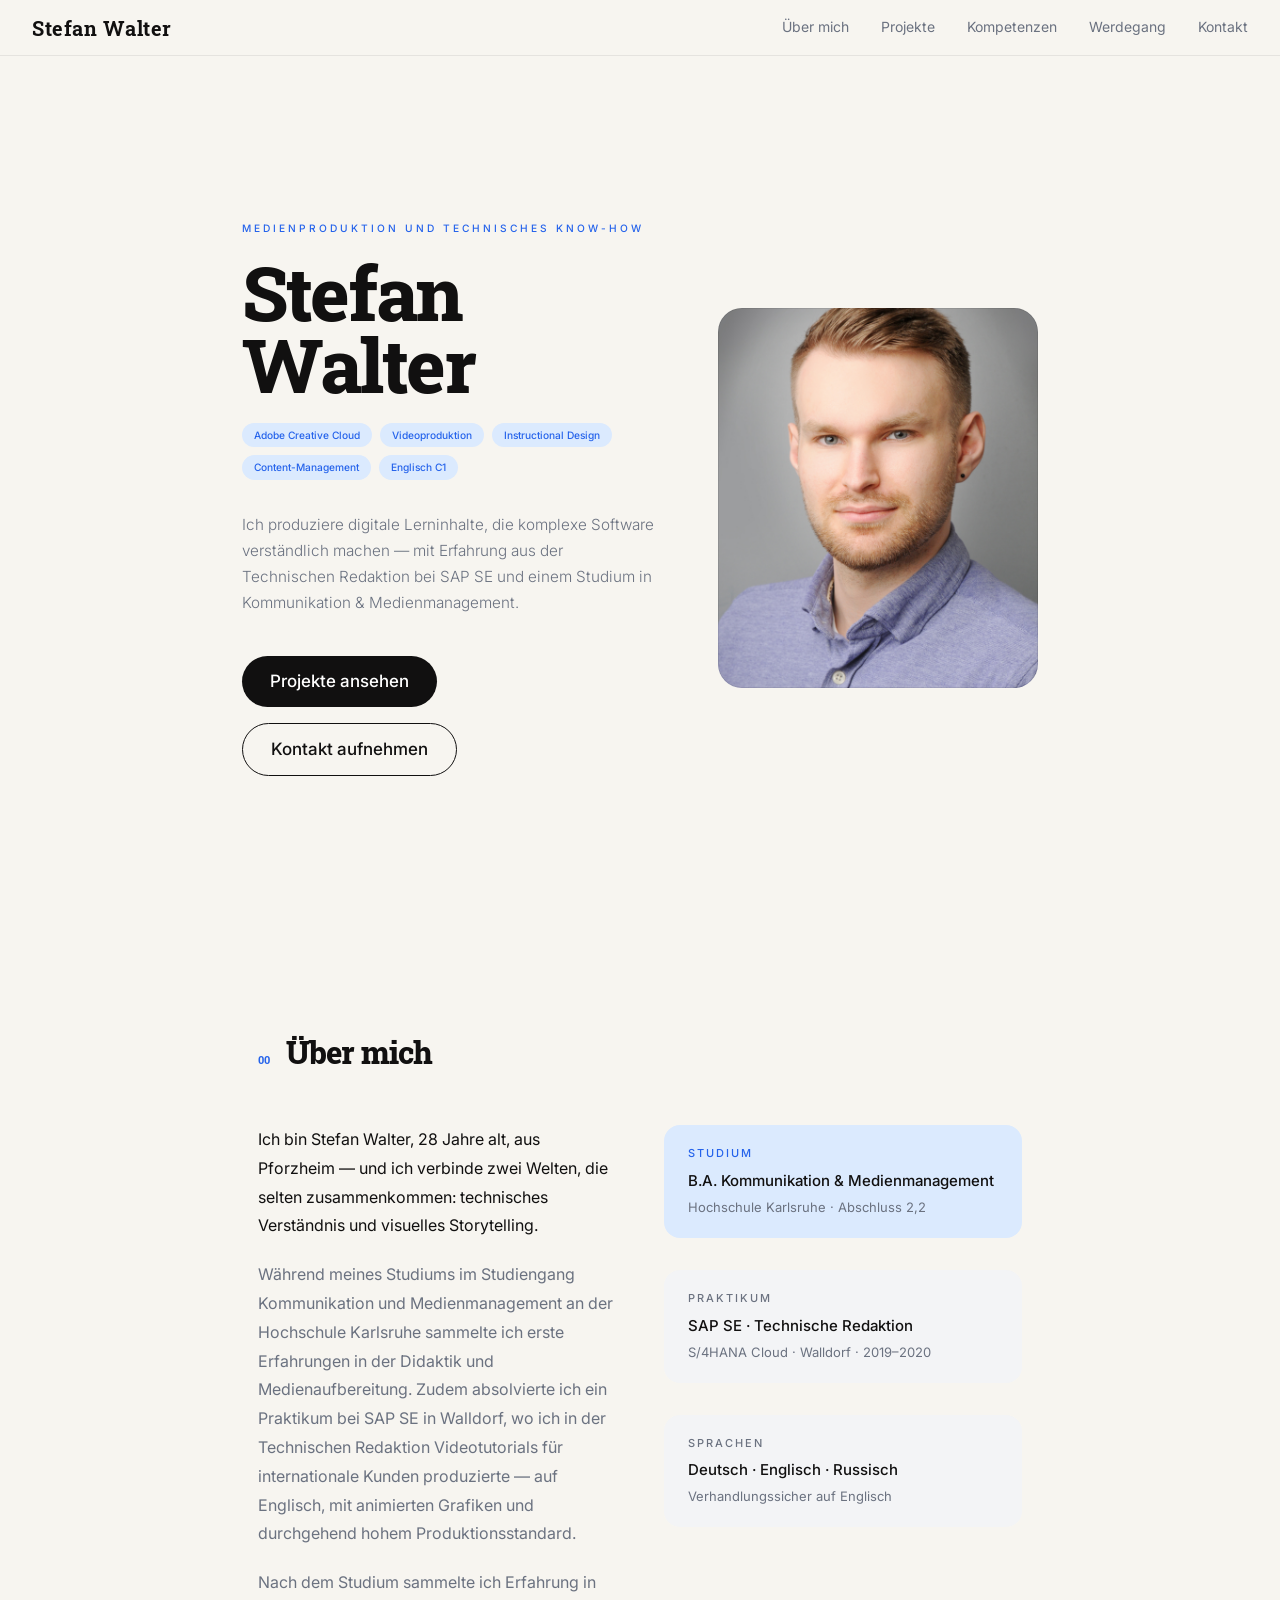
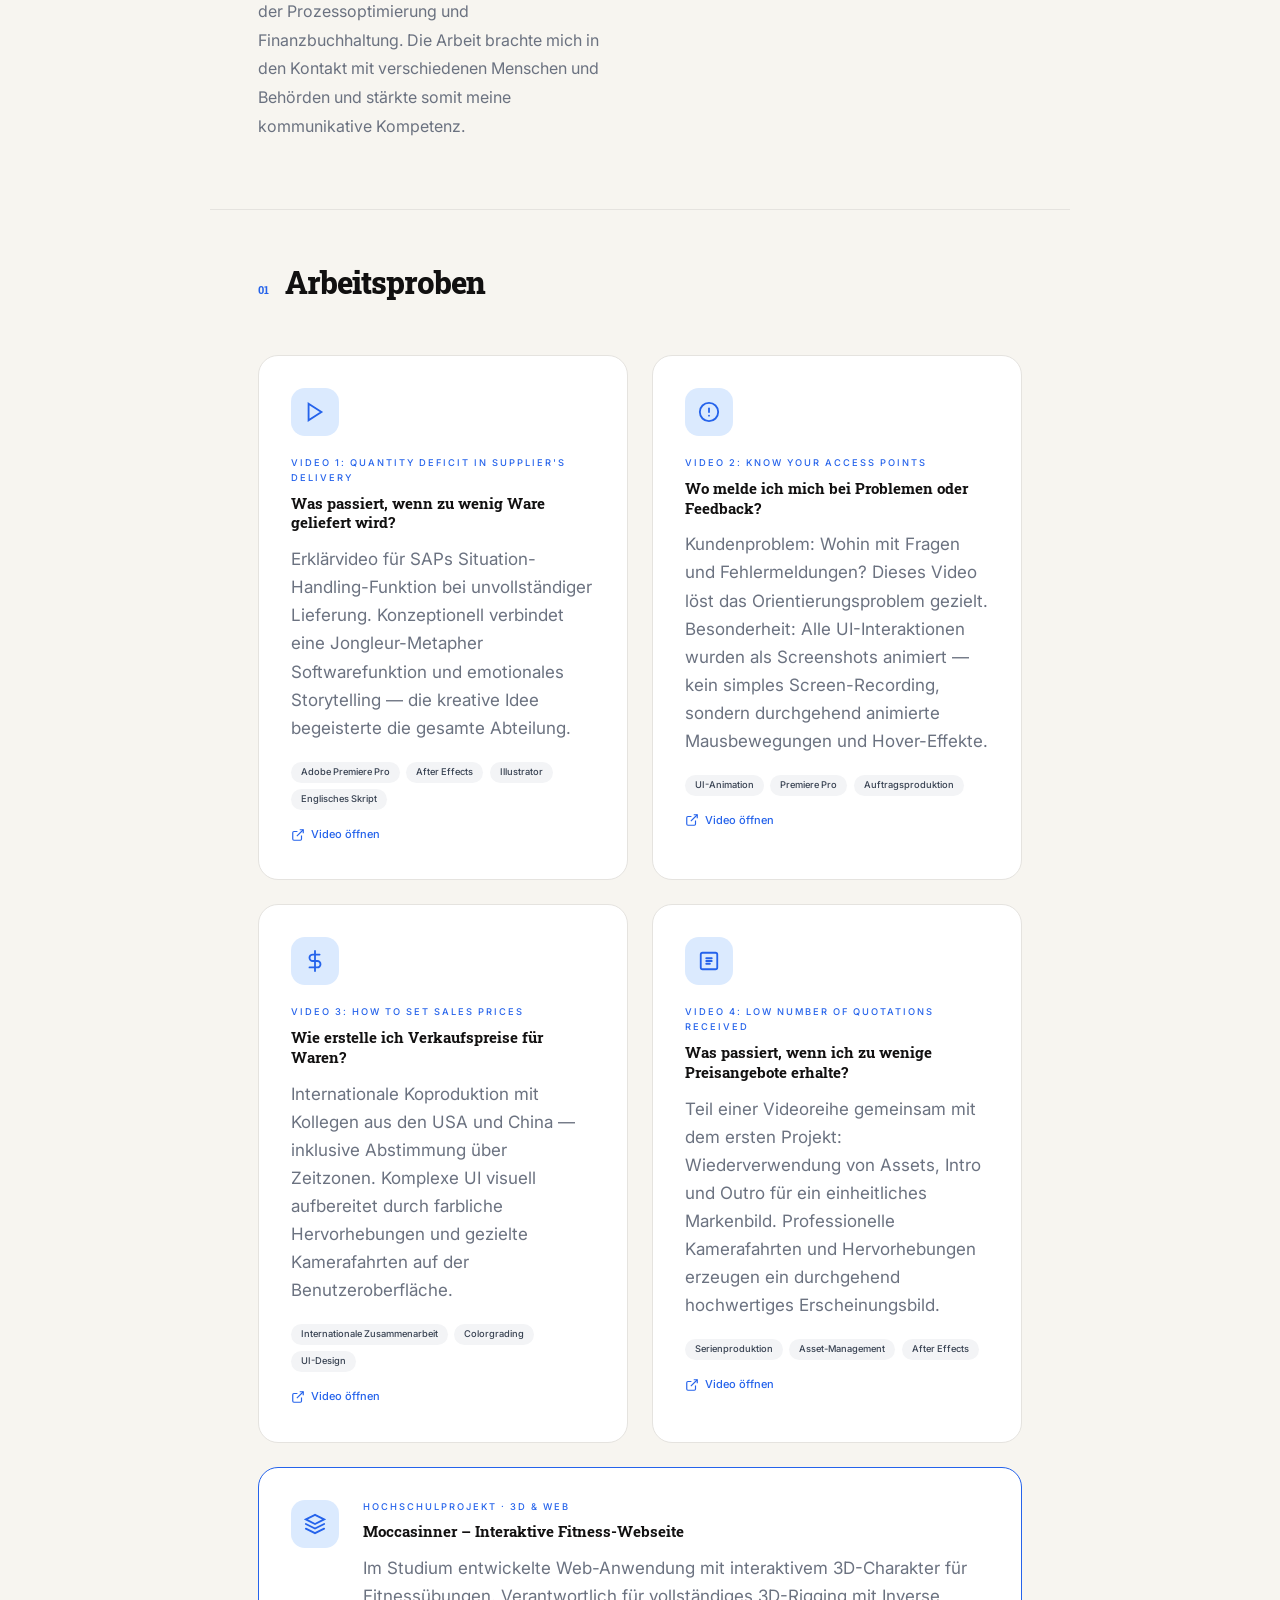
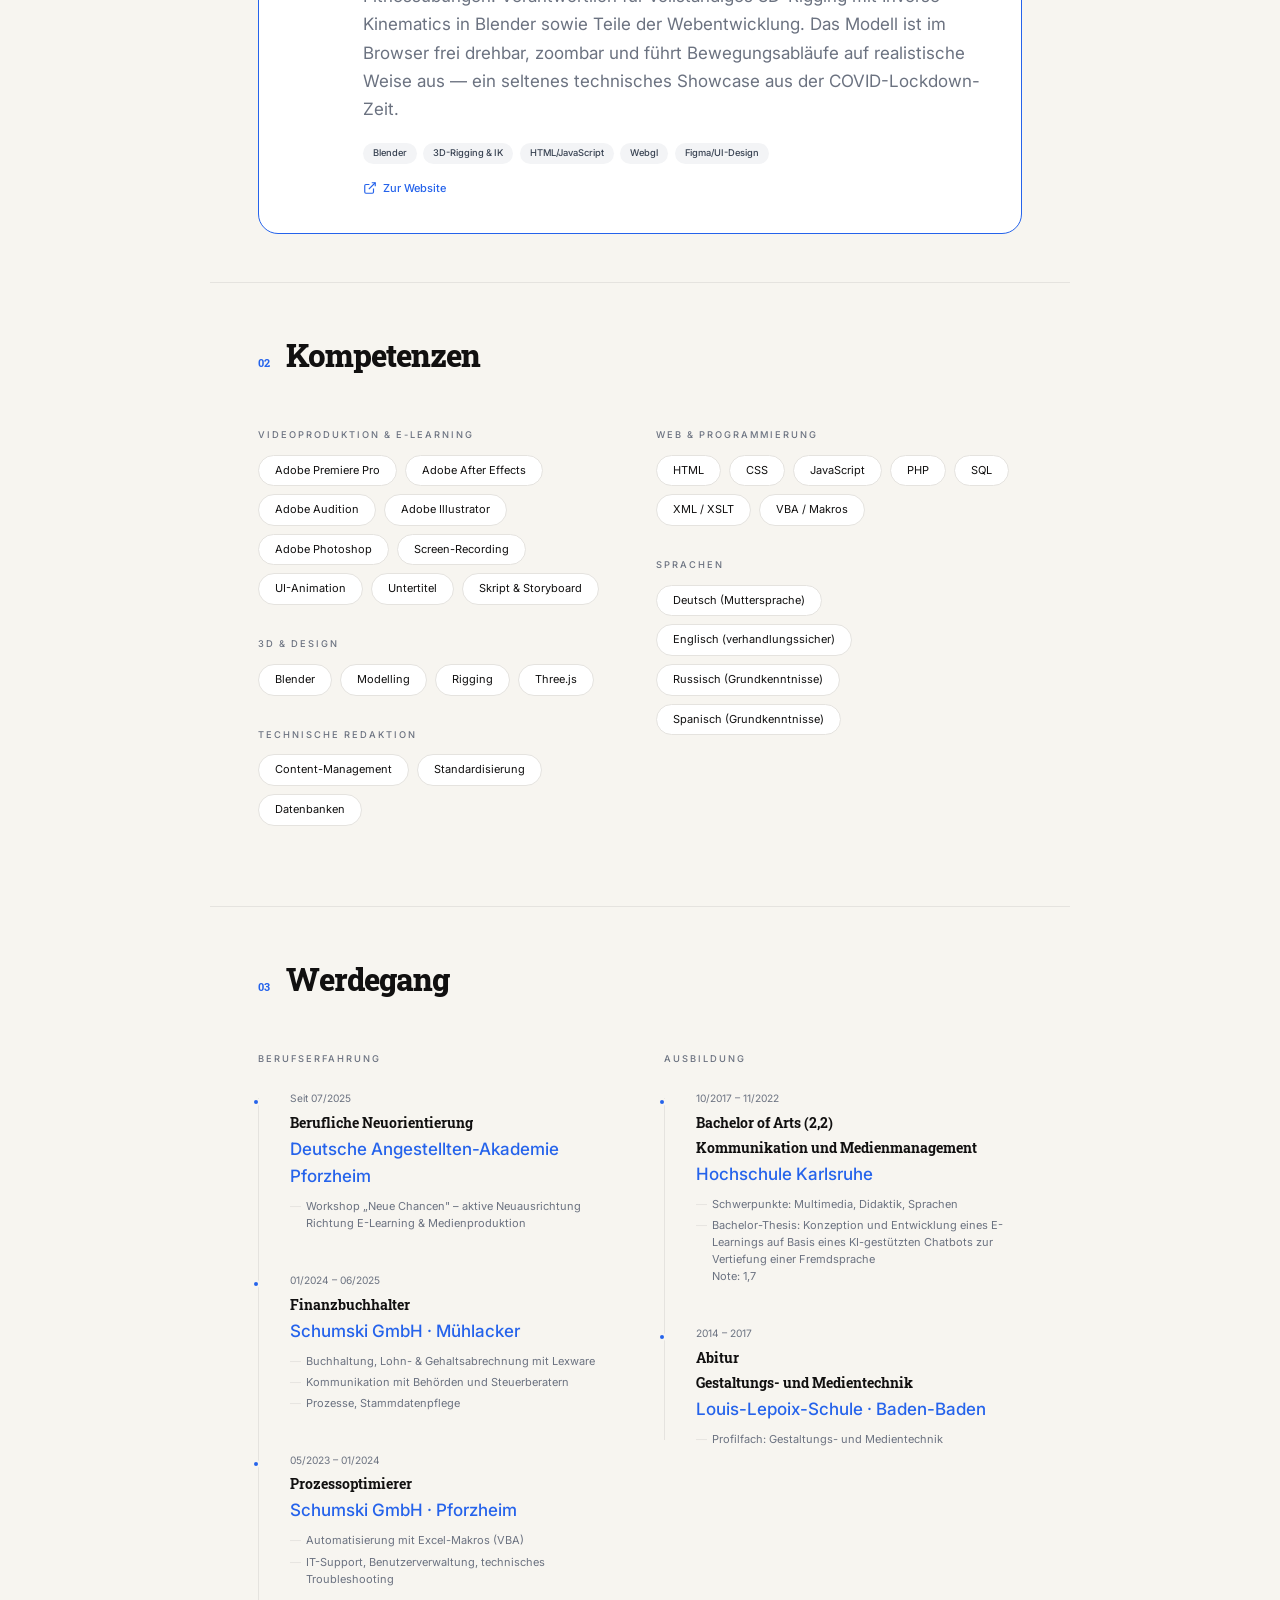
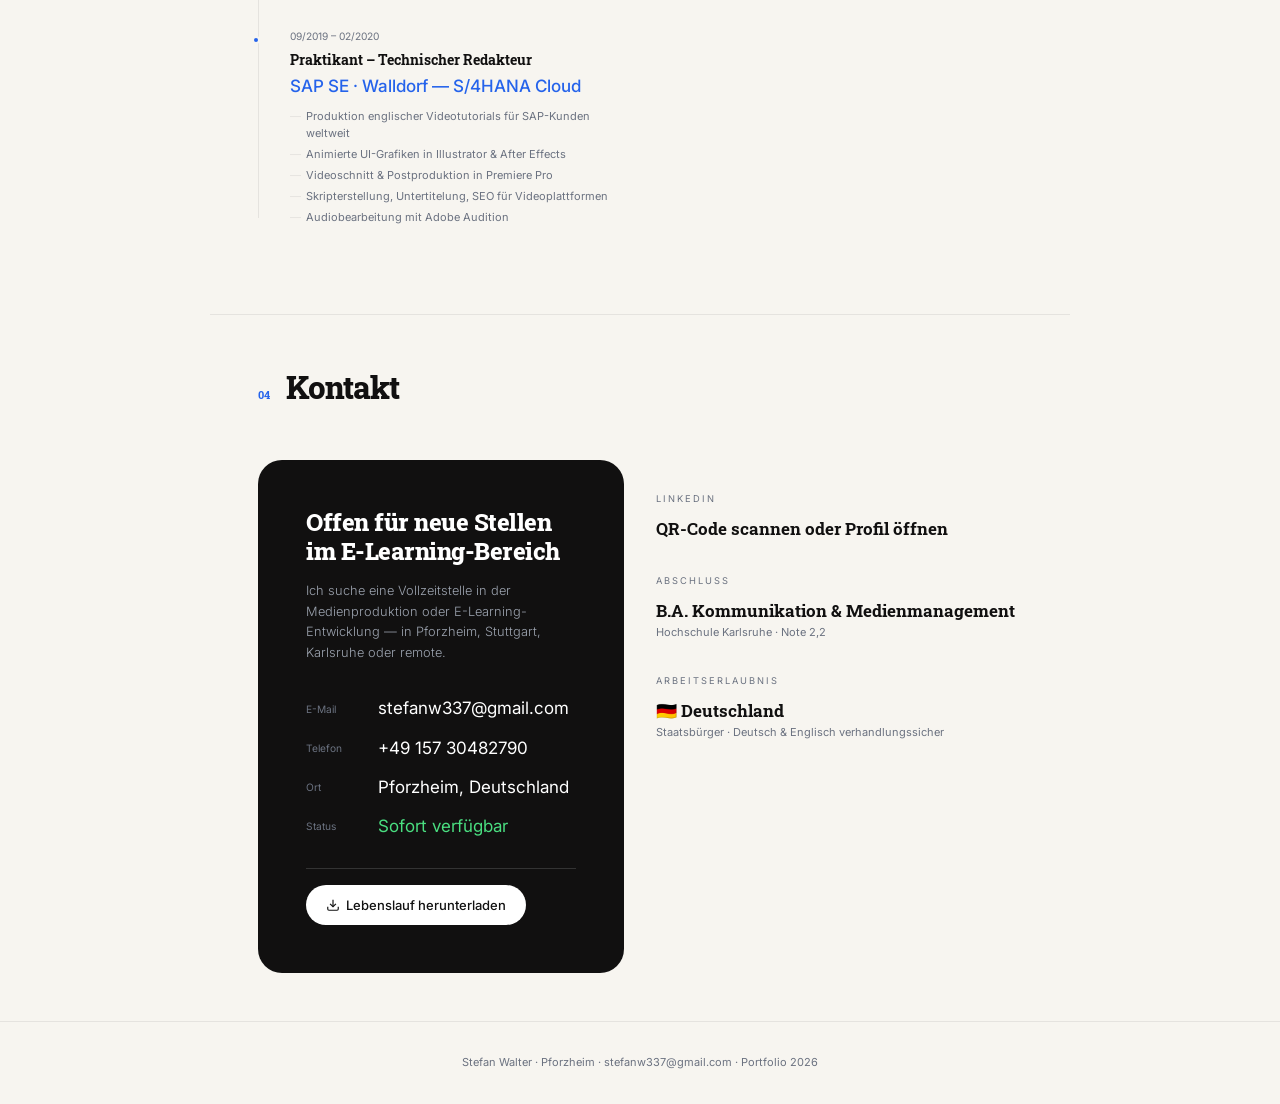
==== index.html @ 639756c4 "Add files via upload" ====
<!DOCTYPE html>
<html lang="de">
<head>
<meta charset="UTF-8">
<meta name="viewport" content="width=device-width, initial-scale=1.0">
<title>Stefan Walter Portfolio</title>
<link rel="icon" type="image/svg+xml" href="data:image/svg+xml,<svg xmlns='http://www.w3.org/2000/svg' viewBox='0 0 32 32'><rect width='32' height='32' rx='8' fill='%23111'/><rect x='4' y='10' width='24' height='16' rx='2' fill='%232563eb'/><rect x='4' y='10' width='24' height='5' fill='%231d4ed8'/><line x1='10' y1='10' x2='8' y2='6' stroke='white' stroke-width='2'/><line x1='16' y1='10' x2='14' y2='6' stroke='white' stroke-width='2'/><line x1='22' y1='10' x2='20' y2='6' stroke='white' stroke-width='2'/></svg>">
<link rel="preconnect" href="https://fonts.googleapis.com">
<link href="https://fonts.googleapis.com/css2?family=Syne:wght@400;500;700;800&family=Inter:wght@300;400;500&display=swap" rel="stylesheet">
<link rel="preconnect" href="https://fonts.googleapis.com">
<link rel="preconnect" href="https://fonts.gstatic.com" crossorigin>
<link href="https://fonts.googleapis.com/css2?family=Roboto+Slab:wght@100..900&display=swap" rel="stylesheet">
<link rel="stylesheet" href="styles.css">
</head>
<body>

<nav>
  <div class="nav-name">Stefan Walter</div>
  <ul class="nav-links">
    <li><a href="#ueber-mich">Über mich</a></li>
    <li><a href="#projekte">Projekte</a></li>
    <li><a href="#kompetenzen">Kompetenzen</a></li>
    <li><a href="#werdegang">Werdegang</a></li>
    <li><a href="#kontakt">Kontakt</a></li>
  </ul>
</nav>

<!-- HERO -->
<div class="container" style="padding: 80px 2rem 0;">
<div class="hero" style="padding: 0 0 4rem 0;">
  <div class="hero-text">
    <div class="hero-eyebrow">Medienproduktion und Technisches Know-How</div>
    <h1 class="hero-name">Stefan<br>Walter</h1>
    <div class="hero-tags">
      <span class="tag">Adobe Creative Cloud</span>
      <span class="tag">Videoproduktion</span>
      <span class="tag">Instructional Design</span>
      <span class="tag">Content-Management</span>
      <span class="tag">Englisch C1</span>
    </div>
    <p class="hero-sub">Ich produziere digitale Lerninhalte, die komplexe Software verständlich machen — mit Erfahrung aus der Technischen Redaktion bei SAP SE und einem Studium in Kommunikation & Medienmanagement.</p>
    <div class="hero-cta">
      <a href="#projekte" class="btn-primary">Projekte ansehen</a>
      <a href="#kontakt" class="btn-secondary">Kontakt aufnehmen</a>
    </div>
  </div>
  <div class="hero-photo">
    <img src="Stefan_.JPG" alt="">
  </div>
</div>
</div>


<section id="ueber-mich">
  <div class="section-header">
    <span class="section-num">00</span>
    <h2 class="section-title">Über mich</h2>
  </div>
  <div class="cv-grid">
    <div>
      <p class="text-lg">Ich bin Stefan Walter, 28 Jahre alt, aus Pforzheim — und ich verbinde zwei Welten, die selten zusammenkommen: technisches Verständnis und visuelles Storytelling.</p>
      <p class="text-lg text-muted">Während meines Studiums im Studiengang Kommunikation und Medienmanagement an der Hochschule Karlsruhe sammelte ich erste Erfahrungen in der Didaktik und Medienaufbereitung. Zudem absolvierte ich ein Praktikum bei SAP SE in Walldorf, wo ich in der Technischen Redaktion Videotutorials für internationale Kunden produzierte — auf Englisch, mit animierten Grafiken und durchgehend hohem Produktionsstandard.</p>
      <p class="text-lg text-muted">Nach dem Studium sammelte ich Erfahrung in der Prozessoptimierung und Finanzbuchhaltung. Die Arbeit brachte mich in den Kontakt mit verschiedenen Menschen und Behörden und stärkte somit meine kommunikative Kompetenz.</p>
    </div>
    <div class="flex-column">
      <div class="info-box info-box--accent">
        <div class="info-box__label">Studium</div>
        <div class="info-box__title">B.A. Kommunikation & Medienmanagement</div>
        <div class="info-box__sub">Hochschule Karlsruhe · Abschluss 2,2</div>
      </div>
      <div class="info-box info-box--neutral">
        <div class="info-box__label">Praktikum</div>
        <div class="info-box__title">SAP SE · Technische Redaktion</div>
        <div class="info-box__sub">S/4HANA Cloud · Walldorf · 2019–2020</div>
      </div>
      <div class="info-box info-box--neutral">
        <div class="info-box__label">Sprachen</div>
        <div class="info-box__title">Deutsch · Englisch · Russisch</div>
        <div class="info-box__sub">Verhandlungssicher auf Englisch</div>
      </div>
    </div>
  </div>
</section>
<div class="divider"></div>

<!-- PROJEKTE -->
<section id="projekte">
  <div class="section-header">
    <span class="section-num">01</span>
    <h2 class="section-title">Arbeitsproben</h2>
  </div>

  <div class="projects-grid">

    <a class="project-card" href="https://sapvideoa35699dc5.hana.ondemand.com/?entry_id=1_6lkx2xf5" target="_blank">
      <div class="project-icon">
        <svg viewBox="0 0 24 24" fill="none" stroke="#2563eb" stroke-width="2" stroke-linecap="round"><polygon points="5,3 19,12 5,21"/></svg>
      </div>
      <div class="project-type">Video 1: Quantity Deficit in Supplier's Delivery</div>
      <div class="project-title"> Was passiert, wenn zu wenig Ware geliefert wird?</div>
      <p class="project-desc">Erklärvideo für SAPs Situation-Handling-Funktion bei unvollständiger Lieferung. Konzeptionell verbindet eine Jongleur-Metapher Softwarefunktion und emotionales Storytelling — die kreative Idee begeisterte die gesamte Abteilung.</p>
      <div class="project-badges">
        <span class="badge">Adobe Premiere Pro</span>
        <span class="badge">After Effects</span>
        <span class="badge">Illustrator</span>
        <span class="badge">Englisches Skript</span>
      </div>
      <div class="project-link">
        <svg width="14" height="14" viewBox="0 0 24 24" fill="none" stroke="currentColor" stroke-width="2"><path d="M18 13v6a2 2 0 0 1-2 2H5a2 2 0 0 1-2-2V8a2 2 0 0 1 2-2h6"/><polyline points="15,3 21,3 21,9"/><line x1="10" y1="14" x2="21" y2="3"/></svg>
        Video öffnen
      </div>
    </a>

    <a class="project-card" href="https://sapvideoa35699dc5.hana.ondemand.com/?entry_id=1_t5j2ogti" target="_blank">
      <div class="project-icon">
        <svg viewBox="0 0 24 24" fill="none" stroke="#2563eb" stroke-width="2" stroke-linecap="round"><circle cx="12" cy="12" r="10"/><line x1="12" y1="8" x2="12" y2="12"/><line x1="12" y1="16" x2="12.01" y2="16"/></svg>
      </div>
      <div class="project-type">Video 2: Know Your Access Points</div>
      <div class="project-title">Wo melde ich mich bei Problemen oder Feedback?</div>
      <p class="project-desc">Kundenproblem: Wohin mit Fragen und Fehlermeldungen? Dieses Video löst das Orientierungsproblem gezielt. Besonderheit: Alle UI-Interaktionen wurden als Screenshots animiert — kein simples Screen-Recording, sondern durchgehend animierte Mausbewegungen und Hover-Effekte.</p>
      <div class="project-badges">
        <span class="badge">UI-Animation</span>
        <span class="badge">Premiere Pro</span>
        <span class="badge">Auftragsproduktion</span>
      </div>
      <div class="project-link">
        <svg width="14" height="14" viewBox="0 0 24 24" fill="none" stroke="currentColor" stroke-width="2"><path d="M18 13v6a2 2 0 0 1-2 2H5a2 2 0 0 1-2-2V8a2 2 0 0 1 2-2h6"/><polyline points="15,3 21,3 21,9"/><line x1="10" y1="14" x2="21" y2="3"/></svg>
        Video öffnen
      </div>
    </a>

    <a class="project-card" href="https://sapvideoa35699dc5.hana.ondemand.com/?entry_id=1_t6ssh8dl" target="_blank">
      <div class="project-icon">
        <svg viewBox="0 0 24 24" fill="none" stroke="#2563eb" stroke-width="2" stroke-linecap="round"><line x1="12" y1="1" x2="12" y2="23"/><path d="M17 5H9.5a3.5 3.5 0 0 0 0 7h5a3.5 3.5 0 0 1 0 7H6"/></svg>
      </div>
      <div class="project-type">Video 3: How to Set Sales Prices</div>
      <div class="project-title">Wie erstelle ich Verkaufspreise für Waren? </div>
      <p class="project-desc">Internationale Koproduktion mit Kollegen aus den USA und China — inklusive Abstimmung über Zeitzonen. Komplexe UI visuell aufbereitet durch farbliche Hervorhebungen und gezielte Kamerafahrten auf der Benutzeroberfläche.</p>
      <div class="project-badges">
        <span class="badge">Internationale Zusammenarbeit</span>
        <span class="badge">Colorgrading</span>
        <span class="badge">UI-Design</span>
      </div>
      <div class="project-link">
        <svg width="14" height="14" viewBox="0 0 24 24" fill="none" stroke="currentColor" stroke-width="2"><path d="M18 13v6a2 2 0 0 1-2 2H5a2 2 0 0 1-2-2V8a2 2 0 0 1 2-2h6"/><polyline points="15,3 21,3 21,9"/><line x1="10" y1="14" x2="21" y2="3"/></svg>
        Video öffnen
      </div>
    </a>

    <a class="project-card" href="https://sapvideoa35699dc5.hana.ondemand.com/?entry_id=0_01muxt21" target="_blank">
      <div class="project-icon">
        <svg viewBox="0 0 24 24" fill="none" stroke="#2563eb" stroke-width="2" stroke-linecap="round"><rect x="3" y="3" width="18" height="18" rx="2"/><path d="M9 9h6M9 12h6M9 15h4"/></svg>
      </div>
      <div class="project-type">Video 4: Low Number of Quotations Received</div>
      <div class="project-title">Was passiert, wenn ich zu wenige Preisangebote erhalte? </div>
      <p class="project-desc">Teil einer Videoreihe gemeinsam mit dem ersten Projekt: Wiederverwendung von Assets, Intro und Outro für ein einheitliches Markenbild. Professionelle Kamerafahrten und Hervorhebungen erzeugen ein durchgehend hochwertiges Erscheinungsbild.</p>
      <div class="project-badges">
        <span class="badge">Serienproduktion</span>
        <span class="badge">Asset-Management</span>
        <span class="badge">After Effects</span>
      </div>
      <div class="project-link">
        <svg width="14" height="14" viewBox="0 0 24 24" fill="none" stroke="currentColor" stroke-width="2"><path d="M18 13v6a2 2 0 0 1-2 2H5a2 2 0 0 1-2-2V8a2 2 0 0 1 2-2h6"/><polyline points="15,3 21,3 21,9"/><line x1="10" y1="14" x2="21" y2="3"/></svg>
        Video öffnen
      </div>
    </a>

  </div>

  <!-- Bonus project -->
  <div class="bonus-project">
    <a class="project-card" href="https://desaforo.github.io/Moccasinner/Website/" target="_blank">
      <div class="flex-row">
        <div class="project-icon flex-shrink-0">
          <svg viewBox="0 0 24 24" fill="none" stroke="#2563eb" stroke-width="2" stroke-linecap="round"><path d="M12 2L2 7l10 5 10-5-10-5z"/><path d="M2 17l10 5 10-5"/><path d="M2 12l10 5 10-5"/></svg>
        </div>
        <div>
          <div class="project-type">Hochschulprojekt · 3D & Web</div>
          <div class="project-title">Moccasinner – Interaktive Fitness-Webseite</div>
          <p class="project-desc">Im Studium entwickelte Web-Anwendung mit interaktivem 3D-Charakter für Fitnessübungen. Verantwortlich für vollständiges 3D-Rigging mit Inverse Kinematics in Blender sowie Teile der Webentwicklung. Das Modell ist im Browser frei drehbar, zoombar und führt Bewegungsabläufe auf realistische Weise aus — ein seltenes technisches Showcase aus der COVID-Lockdown-Zeit.</p>
          <div class="project-badges">
            <span class="badge">Blender</span>
            <span class="badge">3D-Rigging & IK</span>
            <span class="badge">HTML/JavaScript</span>
            <span class="badge">Webgl</span>
            <span class="badge">Figma/UI-Design</span>
          </div>
          <div class="project-link">
            <svg width="14" height="14" viewBox="0 0 24 24" fill="none" stroke="currentColor" stroke-width="2"><path d="M18 13v6a2 2 0 0 1-2 2H5a2 2 0 0 1-2-2V8a2 2 0 0 1 2-2h6"/><polyline points="15,3 21,3 21,9"/><line x1="10" y1="14" x2="21" y2="3"/></svg>
            Zur Website
          </div>
        </div>
      </div>
    </a>
  </div>

</section>

<div class="divider"></div>

<!-- KOMPETENZEN -->
<section id="kompetenzen">
  <div class="section-header">
    <span class="section-num">02</span>
    <h2 class="section-title">Kompetenzen</h2>
  </div>

  <div class="skills-layout">
    <div>
      <div class="skill-group">
        <div class="skill-group-label">Videoproduktion & E-Learning</div>
        <div class="skill-list">
          <span class="skill-pill">Adobe Premiere Pro</span>
          <span class="skill-pill">Adobe After Effects</span>
          <span class="skill-pill">Adobe Audition</span>
          <span class="skill-pill">Adobe Illustrator</span>
          <span class="skill-pill">Adobe Photoshop</span>
          <span class="skill-pill">Screen-Recording</span>
          <span class="skill-pill">UI-Animation</span>
          <span class="skill-pill">Untertitel</span>
          <span class="skill-pill">Skript & Storyboard</span>
        </div>
      </div>
      <div class="skill-group">
        <div class="skill-group-label">3D & Design</div>
        <div class="skill-list">
          <span class="skill-pill">Blender</span>
          <span class="skill-pill">Modelling</span>
          <span class="skill-pill">Rigging</span>          
          <span class="skill-pill">Three.js</span>
        </div>
      </div>
      <div class="skill-group">
        <div class="skill-group-label">Technische Redaktion</div>
        <div class="skill-list">
          <span class="skill-pill">Content-Management</span>
          <span class="skill-pill">Standardisierung</span>
          <span class="skill-pill">Datenbanken</span>
        </div>
      </div>
    </div>
    <div>
      <div class="skill-group">
        <div class="skill-group-label">Web & Programmierung</div>
        <div class="skill-list">
          <span class="skill-pill">HTML</span>
          <span class="skill-pill">CSS</span>
          <span class="skill-pill">JavaScript</span>
          <span class="skill-pill">PHP</span>
          <span class="skill-pill">SQL</span>
          <span class="skill-pill">XML / XSLT</span>
          <span class="skill-pill">VBA / Makros</span>
        </div>
      </div>
      <div class="skill-group">
        <div class="skill-group-label">Sprachen</div>
        <div class="skill-list">
          <span class="skill-pill">Deutsch (Muttersprache)</span>
          <span class="skill-pill">Englisch (verhandlungssicher)</span>
          <span class="skill-pill">Russisch (Grundkenntnisse)</span>
          <span class="skill-pill">Spanisch (Grundkenntnisse)</span>
        </div>
      </div>
    </div>
  </div>
</section>

<div class="divider"></div>

<!-- WERDEGANG -->
<section id="werdegang">
  <div class="section-header">
    <span class="section-num">03</span>
    <h2 class="section-title">Werdegang</h2>
  </div>

  <div class="cv-grid">
    <div>
      <div class="section-subheading">Berufserfahrung</div>
      <div class="cv-timeline">

        <div class="cv-item">
          <div class="cv-period">Seit 07/2025</div>
          <div class="cv-role">Berufliche Neuorientierung</div>
          <div class="cv-org">Deutsche Angestellten-Akademie Pforzheim</div>
          <ul class="cv-bullets">
            <li>Workshop „Neue Chancen" – aktive Neuausrichtung Richtung E-Learning & Medienproduktion</li>
          </ul>
        </div>

        <div class="cv-item">
          <div class="cv-period">01/2024 – 06/2025</div>
          <div class="cv-role">Finanzbuchhalter</div>
          <div class="cv-org">Schumski GmbH · Mühlacker</div>
          <ul class="cv-bullets">
            <li>Buchhaltung, Lohn- & Gehaltsabrechnung mit Lexware</li>
            <li>Kommunikation mit Behörden und Steuerberatern</li>
            <li>Prozesse, Stammdatenpflege</li>
          </ul>
        </div>

        <div class="cv-item">
          <div class="cv-period">05/2023 – 01/2024</div>
          <div class="cv-role">Prozessoptimierer</div>
          <div class="cv-org">Schumski GmbH · Pforzheim</div>
          <ul class="cv-bullets">
            <li>Automatisierung mit Excel-Makros (VBA)</li>
            <li>IT-Support, Benutzerverwaltung, technisches Troubleshooting</li>
          </ul>
        </div>

        <div class="cv-item">
          <div class="cv-period">09/2019 – 02/2020</div>
          <div class="cv-role">Praktikant – Technischer Redakteur</div>
          <div class="cv-org">SAP SE · Walldorf — S/4HANA Cloud</div>
          <ul class="cv-bullets">
            <li>Produktion englischer Videotutorials für SAP-Kunden weltweit</li>
            <li>Animierte UI-Grafiken in Illustrator & After Effects</li>
            <li>Videoschnitt & Postproduktion in Premiere Pro</li>
            <li>Skripterstellung, Untertitelung, SEO für Videoplattformen</li>
            <li>Audiobearbeitung mit Adobe Audition</li>
          </ul>
        </div>

      </div>
    </div>

    <div>
      <div class="section-subheading">Ausbildung</div>
      <div class="cv-timeline">

        <div class="cv-item">
          <div class="cv-period">10/2017 – 11/2022</div>
          <div class="cv-role">Bachelor of Arts (2,2)</div>
          <div class="cv-role">Kommunikation und Medienmanagement</div>
          <div class="cv-org">Hochschule Karlsruhe</div>
          <ul class="cv-bullets">
            <li>Schwerpunkte: Multimedia, Didaktik, Sprachen</li>
            <li>Bachelor-Thesis: Konzeption und Entwicklung eines E-Learnings auf Basis eines KI-gestützten Chatbots zur Vertiefung einer Fremdsprache <br> Note: 1,7 </li>
          </ul>
        </div>

        <div class="cv-item">
          <div class="cv-period">2014 – 2017</div>
          <div class="cv-role">Abitur</div>
          <div class="cv-role">Gestaltungs- und Medientechnik</div>
          <div class="cv-org">Louis-Lepoix-Schule · Baden-Baden</div>
          <ul class="cv-bullets">
            <li>Profilfach: Gestaltungs- und Medientechnik</li>
          </ul>
        </div>

      </div>
    </div>
  </div>
</section>

<div class="divider"></div>

<!-- KONTAKT -->
<section id="kontakt">
  <div class="section-header">
    <span class="section-num">04</span>
    <h2 class="section-title">Kontakt</h2>
  </div>

  <div class="contact-grid">
    <div class="contact-card">
      <h3>Offen für neue Stellen im E-Learning-Bereich</h3>
      <p>Ich suche eine Vollzeitstelle in der Medienproduktion oder E-Learning-Entwicklung — in Pforzheim, Stuttgart, Karlsruhe oder remote.</p>
      <div class="contact-detail">
        <div class="contact-row">
          <span class="contact-row-label">E-Mail</span>
          <span class="contact-row-val">stefanw337@gmail.com</span>
        </div>
        <div class="contact-row">
          <span class="contact-row-label">Telefon</span>
          <span class="contact-row-val">+49 157 30482790</span>
        </div>
        <div class="contact-row">
          <span class="contact-row-label">Ort</span>
          <span class="contact-row-val">Pforzheim, Deutschland</span>
        </div>
        <div class="contact-row">
          <span class="contact-row-label">Status</span>
          <span class="contact-row-val status-available">Sofort verfügbar</span>
        </div>

        <div class="contact-row" style="margin-top:1rem; padding-top:1rem; border-top:1px solid #333; gap:0.75rem; flex-wrap:wrap;">
          <a href="https://stefanw337.github.io/my-portfolio/Walter_Stefan_Lebenslauf-2025v5.pdf" download class="download-btn">
            <svg width="14" height="14" viewBox="0 0 24 24" fill="none" stroke="currentColor" stroke-width="2"><path d="M21 15v4a2 2 0 0 1-2 2H5a2 2 0 0 1-2-2v-4"/><polyline points="7,10 12,15 17,10"/><line x1="12" y1="15" x2="12" y2="3"/></svg>
            Lebenslauf herunterladen
          </a>
        </div>
      </div>
    </div>

    <div class="contact-info">
      <div class="info-block">
        <div class="info-label">LinkedIn</div>
        <div class="info-value">QR-Code scannen oder Profil öffnen</div>
      </div>
      <div class="info-block">
        <div class="info-label">Abschluss</div>
        <div class="info-value">B.A. Kommunikation & Medienmanagement</div>
        <div class="info-sub">Hochschule Karlsruhe · Note 2,2</div>
      </div>
      <div class="info-block">
        <div class="info-label">Arbeitserlaubnis</div>
        <div class="info-value">🇩🇪 Deutschland</div>
        <div class="info-sub">Staatsbürger · Deutsch & Englisch verhandlungssicher</div>
      </div>
    </div>
  </div>
</section>

<footer>
  Stefan Walter · Pforzheim · stefanw337@gmail.com · Portfolio 2026
</footer>

</body>
</html>
---- styles.css ----
*, *::before, *::after { box-sizing: border-box; margin: 0; padding: 0; }

:root {
  --bg: #f7f5f0;
  --black: #111010;
  --white: #ffffff;
  --accent: #2563eb;
  --accent-light: #dbeafe;
  --gray: #6b7280;
  --border: #e5e3df;
  --card: #ffffff;
}

html { scroll-behavior: smooth; }

body {
  font-family: 'Inter', sans-serif;
  background: var(--bg);
  color: var(--black);
  font-size: 11.6px;
  line-height: 1.6;
}

/* NAV */
nav {
  position: fixed; top: 0; left: 0; right: 0;
  z-index: 100;
  background: rgba(247,245,240,0.92);
  backdrop-filter: blur(12px);
  border-bottom: 1px solid var(--border);
  padding: 0 2rem;
  height: 56px;
  display: flex;
  align-items: center;
  justify-content: space-between;
}

.nav-name {

  font-family: 'Roboto Slab', sans-serif;
  font-weight: 700;
  font-size: 20px;
  letter-spacing: 0.5px;
}

.nav-links {
  display: flex;
  gap: 2rem;
  list-style: none;
}

.nav-links a {
  font-size: 14px;
  color: var(--gray);
  text-decoration: none;
  font-weight: 400;
  transition: color 0.2s;
}
.nav-links a:hover { color: var(--black); }

/* HERO */
.hero {
  min-height: 100vh;
  display: flex;
  align-items: center;
  padding: 80px 2rem 4rem;
  max-width: 860px;
  margin: 0 auto;
  gap: 4rem;
}

.hero-text { flex: 1; }

.hero-eyebrow {
  font-size: 10.2px;
  letter-spacing: 3px;
  text-transform: uppercase;
  color: var(--accent);
  font-weight: 500;
  margin-bottom: 1.25rem;
}

.hero-name {

  font-family: 'Roboto Slab', sans-serif;
  font-size: clamp(44px, 6.8vw, 75px);
  font-weight: 800;
  line-height: 0.95;
  color: var(--black);
  margin-bottom: 1.5rem;
  letter-spacing: -2px;
}

.hero-sub {
  font-size: 15.3px;
  color: var(--gray);
  font-weight: 300;
  max-width: 520px;
  line-height: 1.7;
  margin-bottom: 2.5rem;
}

.hero-cta {
  display: flex;
  gap: 1rem;
  flex-wrap: wrap;
}

.btn-primary {
  background: var(--black);
  color: #fff;
  padding: 0.75rem 1.75rem;
  border-radius: 100px;
  font-size: 17.0px;
  font-weight: 500;
  text-decoration: none;
  transition: background 0.2s, transform 0.15s;
  display: inline-block;
}
.btn-primary:hover { background: #2a2a2a; transform: translateY(-1px); }

.btn-secondary {
  background: transparent;
  color: var(--black);
  padding: 0.75rem 1.75rem;
  border-radius: 100px;
  font-size: 17.0px;
  font-weight: 500;
  text-decoration: none;
  border: 1.5px solid var(--black);
  transition: background 0.2s;
  display: inline-block;
}
.btn-secondary:hover { background: var(--black); color: #fff; }

.hero-photo {
  flex-shrink: 0;
  width: 320px;
  height: 380px;
  border-radius: 24px;
  overflow: hidden;
  position: relative;
}

.hero-photo img {
  width: 100%;
  height: 100%;
  object-fit: cover;
  object-position: center 40%;
}

.hero-photo::after {
  content: '';
  position: absolute;
  inset: 0;
  border-radius: 24px;
  border: 1px solid rgba(0,0,0,0.08);
}

.hero-tags {
  display: flex;
  gap: 0.5rem;
  flex-wrap: wrap;
  margin-bottom: 2rem;
}

.tag {
  background: var(--accent-light);
  color: var(--accent);
  font-size: 10.2px;
  font-weight: 500;
  padding: 4px 12px;
  border-radius: 100px;
}

/* UTILITIES */
.container {
  max-width: 860px;
  margin: 0 auto;
}

.section-subheading {
  font-size: 9.3px;
  letter-spacing: 2px;
  text-transform: uppercase;
  color: var(--gray);
  font-weight: 500;
  margin-bottom: 1.5rem;
}

.text-lg {
  font-size: 16px;
  line-height: 1.8;
  margin-bottom: 1.25rem;
}

.text-lg.text-muted { color: var(--gray); }

.flex-column {
  display: flex;
  flex-direction: column;
  gap: 1rem;
}

.flex-row {
  display: flex;
  gap: 1.5rem;
  align-items: flex-start;
}

.flex-shrink-0 {
  flex-shrink: 0;
}

/* SECTIONS */
section {
  max-width: 860px;
  margin: 0 auto;
  padding: 3rem 3rem;
}

.section-header {
  display: flex;
  align-items: baseline;
  gap: 1rem;
  margin-bottom: 3rem;
}

.section-num {
  font-family: 'Roboto Slab', sans-serif;
  font-size: 11.0px;
  color: var(--accent);
  font-weight: 700;
}

.section-title {

  font-family: 'Roboto Slab', sans-serif;
  font-size: 30.6px;
  font-weight: 800;
  letter-spacing: -1px;
}

.divider {
  height: 1px;
  background: var(--border);
  max-width: 860px;
  margin: 0 auto;
}

/* PROJECTS */
.projects-grid {
  display: grid;
  grid-template-columns: repeat(2, 1fr);
  gap: 1.5rem;
}

.project-card {
  background: var(--card);
  border: 1px solid var(--border);
  border-radius: 20px;
  padding: 2rem;
  transition: transform 0.2s, box-shadow 0.2s;
  text-decoration: none;
  color: inherit;
  display: block;
}

.project-card:hover {
  transform: translateY(-4px);
  box-shadow: 0 20px 40px rgba(0,0,0,0.08);
}

.project-icon {
  width: 48px;
  height: 48px;
  border-radius: 14px;
  background: var(--accent-light);
  display: flex;
  align-items: center;
  justify-content: center;
  margin-bottom: 1.25rem;
}

.project-icon svg { width: 22px; height: 22px; }

.project-type {
  font-size: 9.3px;
  letter-spacing: 2px;
  text-transform: uppercase;
  color: var(--accent);
  font-weight: 500;
  margin-bottom: 0.5rem;
}

.project-title {

  font-family: 'Roboto Slab', sans-serif;
  font-size: 15.3px;
  font-weight: 700;
  margin-bottom: 0.75rem;
  line-height: 1.3;
}

.project-desc {
  font-size: 17.0px;
  color: var(--gray);
  line-height: 1.65;
  margin-bottom: 1.25rem;
}

.project-badges {
  display: flex;
  gap: 0.4rem;
  flex-wrap: wrap;
}

.badge {
  background: #f3f4f6;
  color: #374151;
  font-size: 9.3px;
  padding: 3px 10px;
  border-radius: 100px;
  font-weight: 500;
}

.project-link {
  display: inline-flex;
  align-items: center;
  gap: 6px;
  font-size: 11.0px;
  font-weight: 500;
  color: var(--accent);
  margin-top: 1rem;
}

/* SKILLS */
.skills-layout {
  display: grid;
  grid-template-columns: 1fr 1fr;
  gap: 2rem;
}

.skill-group { margin-bottom: 2rem; }

.skill-group-label {
  font-size: 9.3px;
  letter-spacing: 2px;
  text-transform: uppercase;
  color: var(--gray);
  font-weight: 500;
  margin-bottom: 0.75rem;
}

.skill-list {
  display: flex;
  flex-wrap: wrap;
  gap: 0.5rem;
}

.skill-pill {
  background: var(--white);
  border: 1px solid var(--border);
  border-radius: 100px;
  padding: 6px 16px;
  font-size: 11.0px;
  font-weight: 400;
}

/* CV */
.cv-timeline {
  position: relative;
  padding-left: 2rem;
}

.cv-timeline::before {
  content: '';
  position: absolute;
  left: 0;
  top: 8px;
  bottom: 8px;
  width: 1px;
  background: var(--border);
}

.cv-item {
  position: relative;
  margin-bottom: 2.5rem;
}

.cv-item::before {
  content: '';
  position: absolute;
  left: -2.4rem;
  top: 8px;
  width: 8px;
  height: 8px;
  border-radius: 50%;
  background: var(--accent);
  border: 2px solid var(--bg);
}

.cv-period {
  font-size: 10.2px;
  color: var(--gray);
  font-weight: 400;
  margin-bottom: 4px;
}

.cv-role {

  font-family: 'Roboto Slab', sans-serif;
  font-size: 14.4px;
  font-weight: 700;
  margin-bottom: 2px;
}

.cv-org {
  font-size: 17.0px;
  color: var(--accent);
  font-weight: 500;
  margin-bottom: 0.5rem;
}

.cv-bullets {
  list-style: none;
  padding: 0;
}

.cv-bullets li {
  font-size: 11.0px;
  color: var(--gray);
  padding-left: 1rem;
  position: relative;
  margin-bottom: 4px;
  line-height: 1.55;
}
.cv-bullets li::before {
  content: '—';
  position: absolute;
  left: 0;
  color: var(--border);
}

.cv-grid {
  display: grid;
  grid-template-columns: 1fr 1fr;
  gap: 3rem;
}

/* CONTACT */
.contact-grid {
  display: grid;
  grid-template-columns: 1fr 1fr;
  gap: 2rem;
  align-items: start;
}

.contact-card {
  background: var(--black);
  border-radius: 24px;
  padding: 3rem;
  color: #fff;
}

.contact-card h3 {

  font-family: 'Roboto Slab', sans-serif;
  font-size: 23.8px;
  font-weight: 800;
  letter-spacing: -0.5px;
  margin-bottom: 1rem;
  line-height: 1.2;
}

.contact-card p {
  font-size: 12.8px;
  color: #9ca3af;
  margin-bottom: 2rem;
  font-weight: 300;
}

.contact-detail {
  display: flex;
  flex-direction: column;
  gap: 0.75rem;
}

.contact-row {
  display: flex;
  align-items: center;
  gap: 0.75rem;
  font-size: 17.0px;
}

.contact-row-label { color: #6b7280; font-size: 10.2px; min-width: 60px; }
.contact-row-val { color: #fff; font-weight: 400; }

.contact-info {
  padding: 2rem 0;
}

.info-block {
  margin-bottom: 2rem;
}

.info-label {
  font-size: 9.3px;
  letter-spacing: 2px;
  text-transform: uppercase;
  color: var(--gray);
  margin-bottom: 0.5rem;
}

.info-value {

  font-family: 'Roboto Slab', sans-serif;
  font-size: 17.0px;
  font-weight: 700;
}

.info-sub {
  font-size: 11.0px;
  color: var(--gray);
}

/* INFO BOXES */
.info-box {
  border-radius: 16px;
  padding: 1.25rem 1.5rem;
  margin-bottom: 1rem;
}

.info-box--accent {
  background: var(--accent-light);
}

.info-box--accent .info-box__label {
  color: var(--accent);
}

.info-box--neutral {
  background: #f3f4f6;
}

.info-box__label {
  font-size: 11px;
  letter-spacing: 2px;
  text-transform: uppercase;
  color: var(--gray);
  font-weight: 500;
  margin-bottom: 0.4rem;
}

.info-box__title {
  font-size: 15px;
  font-weight: 500;
  margin-bottom: 0.25rem;
}

.info-box__sub {
  font-size: 13px;
  color: var(--gray);
}

/* BONUS PROJECT */
.bonus-project {
  margin-top: 1.5rem;
}

.bonus-project .project-card {
  border: 1.5px solid var(--accent);
}

/* DOWNLOAD BUTTON */
.download-btn {
  background: #fff;
  color: #111;
  padding: 0.6rem 1.25rem;
  border-radius: 100px;
  font-size: 13px;
  font-weight: 500;
  text-decoration: none;
  display: inline-flex;
  align-items: center;
  gap: 6px;
}

.status-available {
  color: #4ade80;
}

/* FOOTER */
footer {
  border-top: 1px solid var(--border);
  padding: 2rem;
  text-align: center;
  font-size: 11.0px;
  color: var(--gray);
}

/* RESPONSIVE */
@media (max-width: 768px) {
  .hero { flex-direction: column-reverse; gap: 2rem; }
  .hero-photo { width: 100%; height: 280px; }
  .projects-grid, .skills-layout, .contact-grid, .cv-grid { grid-template-columns: 1fr; }
  .hero-name {
 font-size: 44.2px; }
  nav { padding: 0 1rem; }
  .nav-links { display: none; }
}
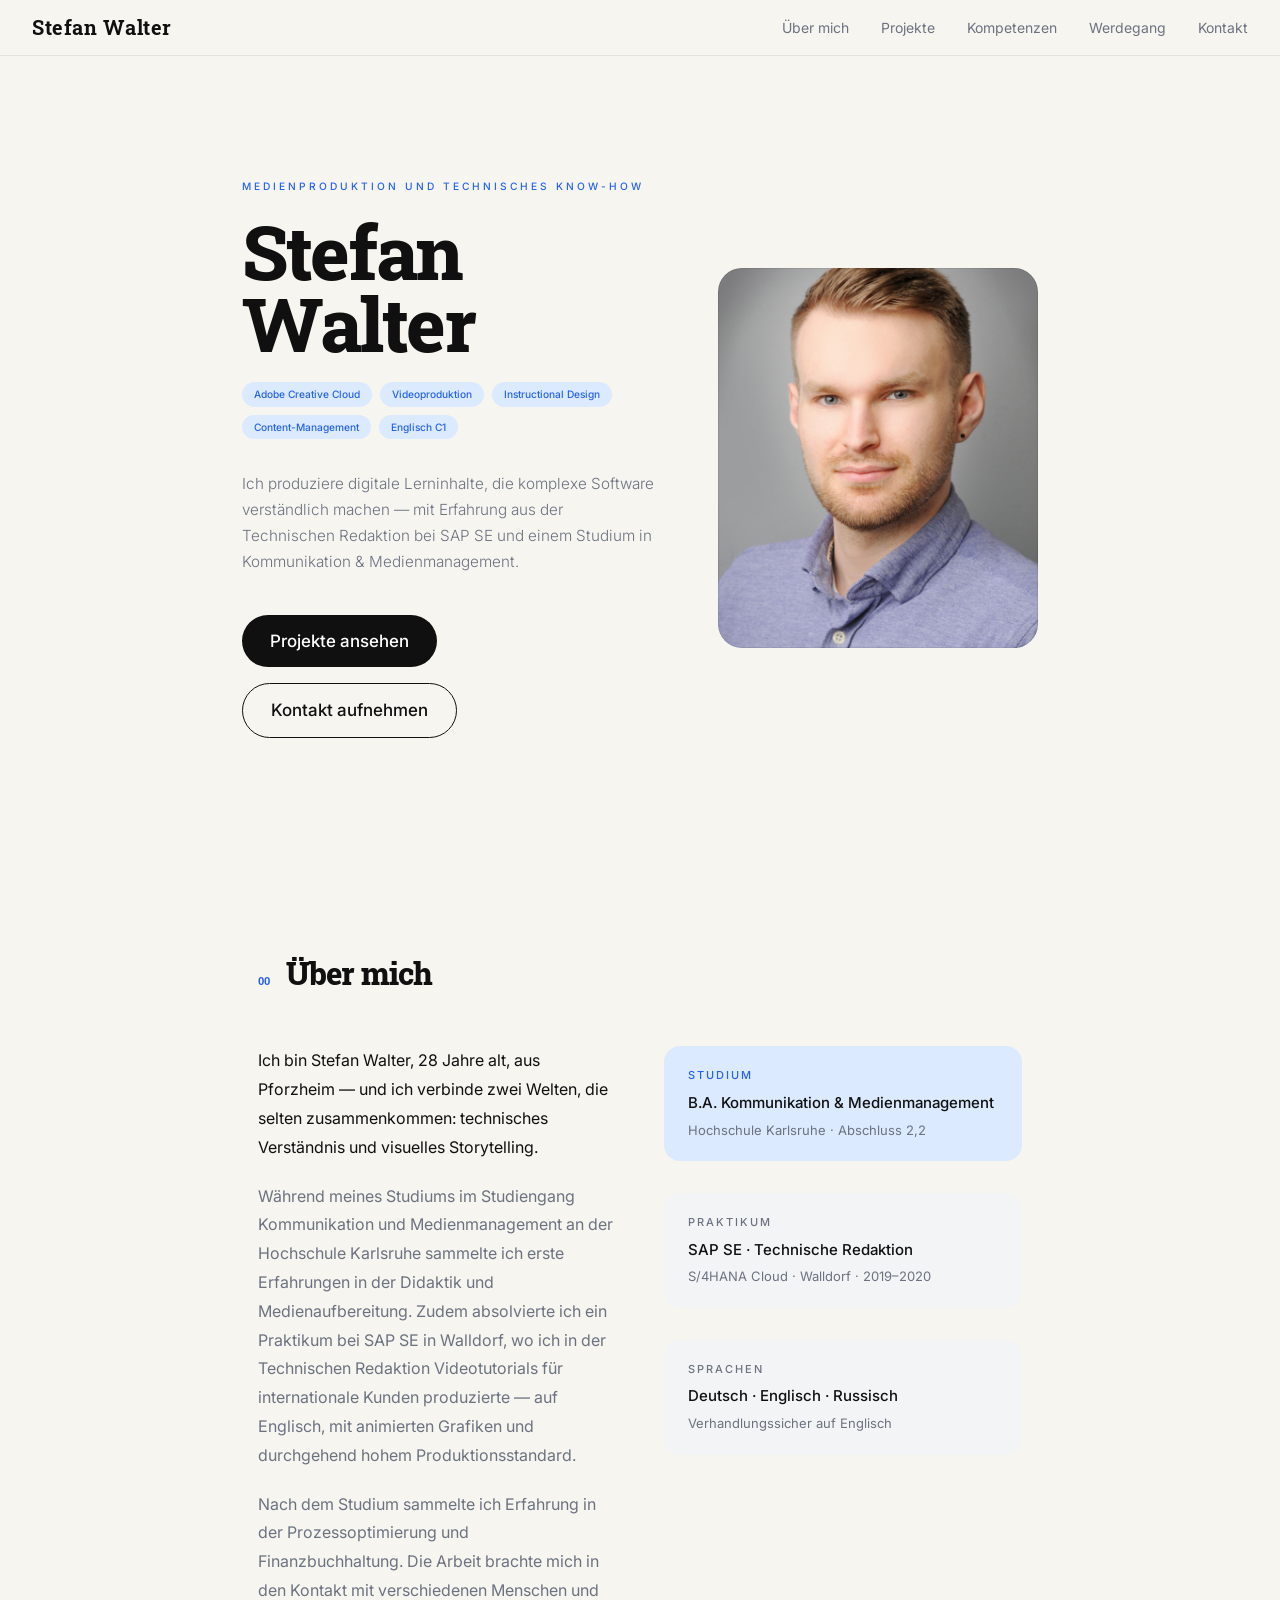
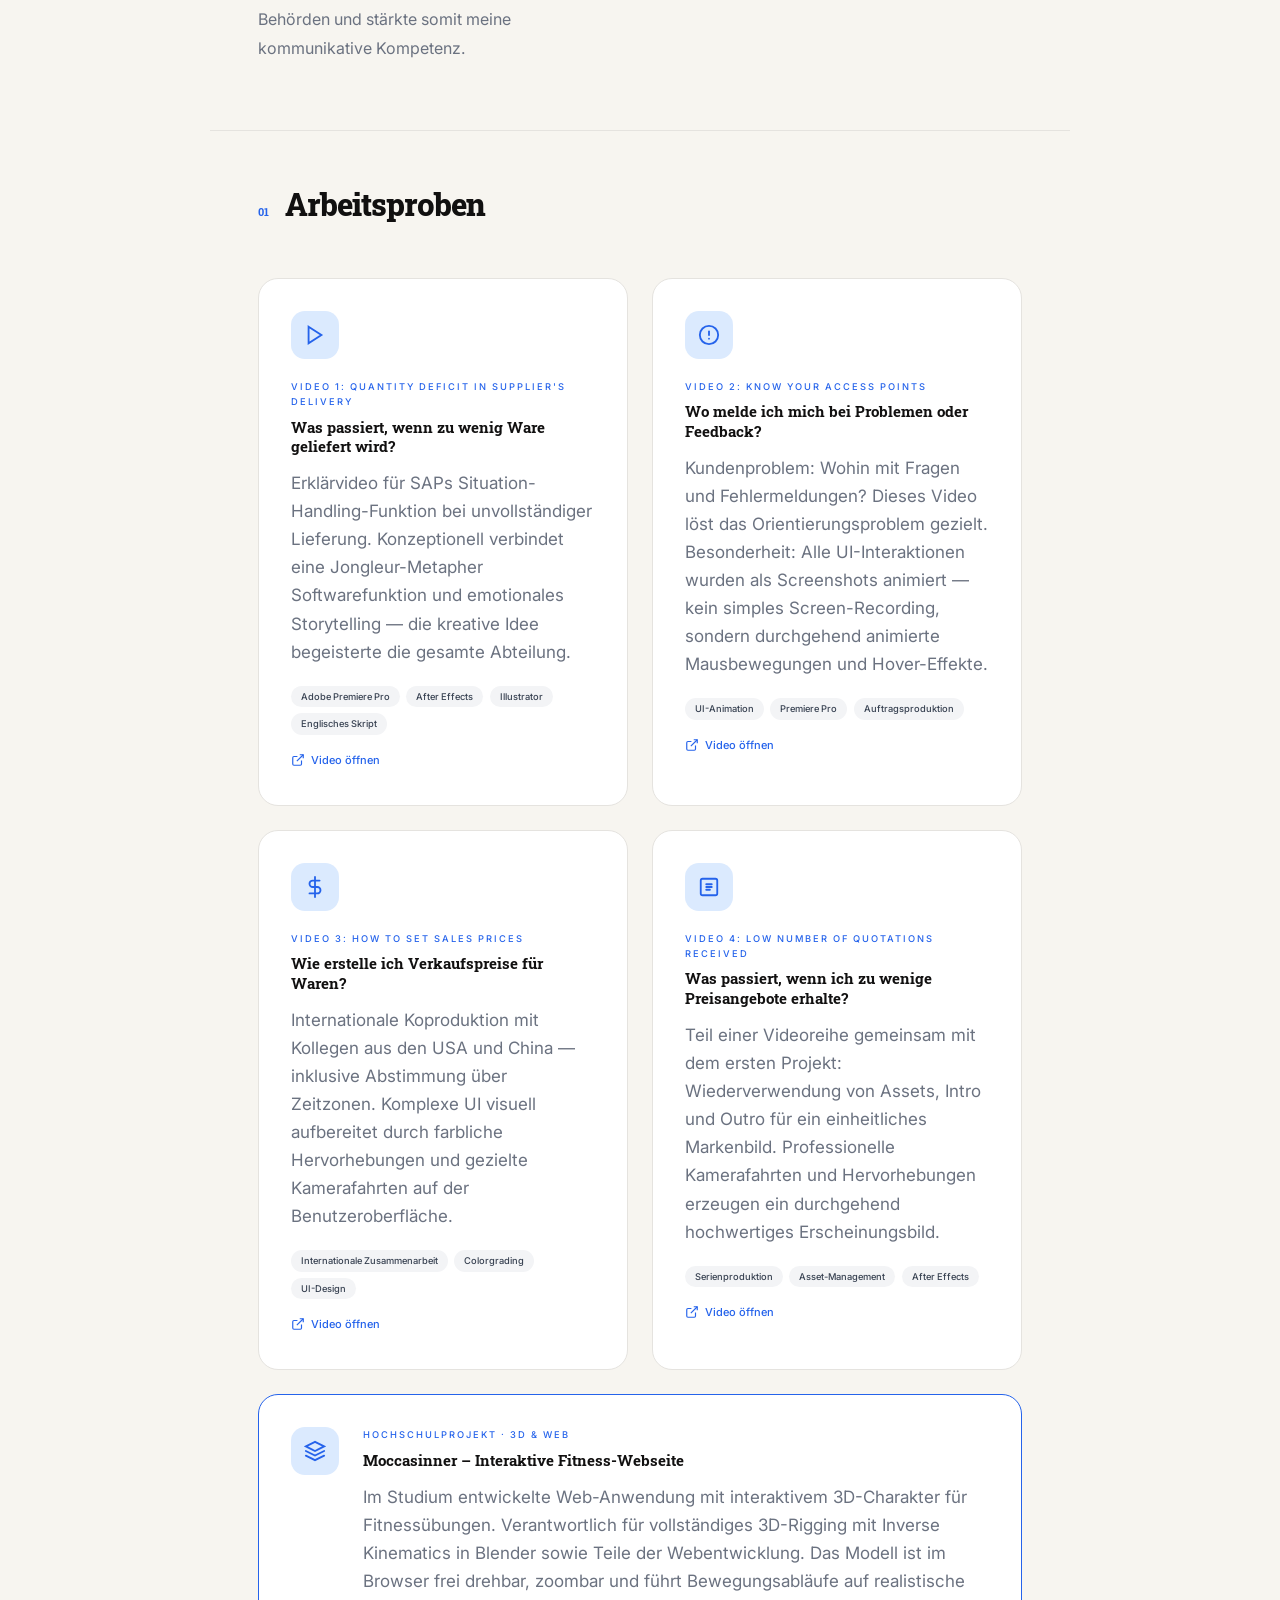
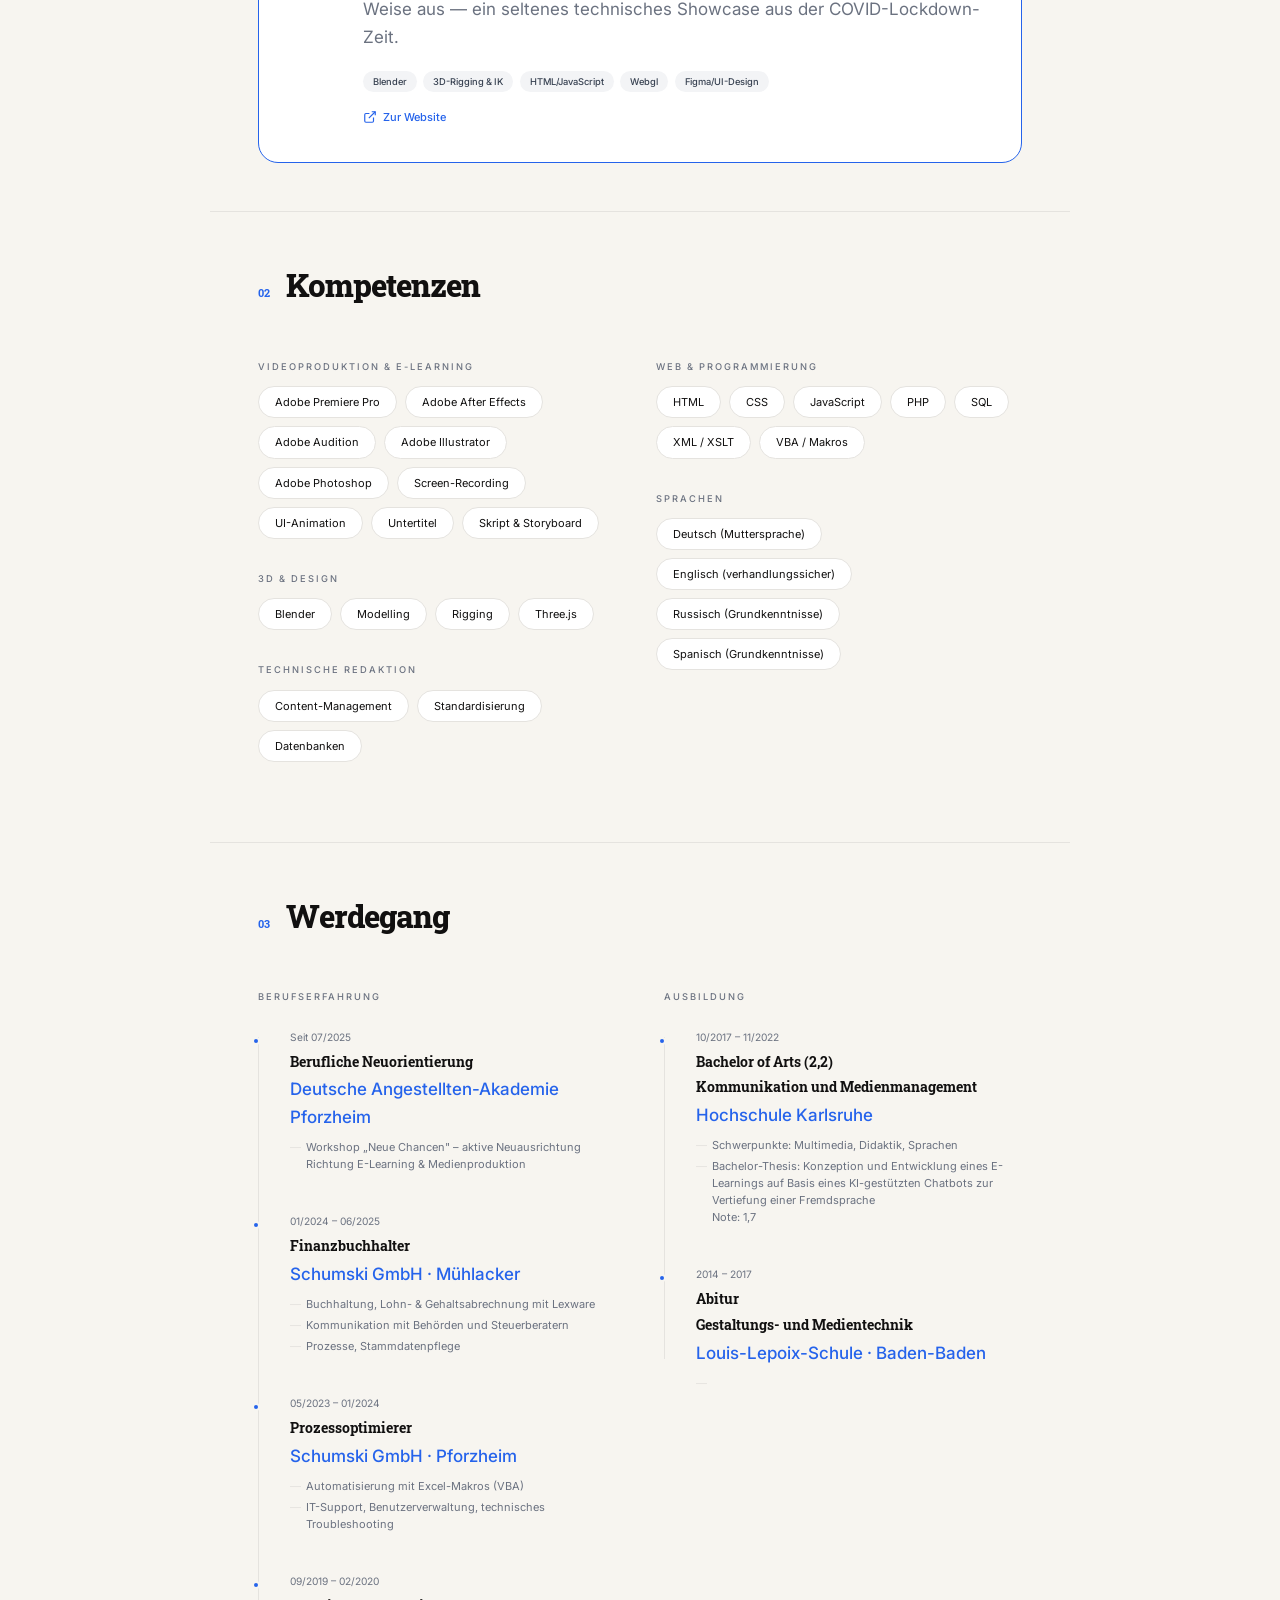
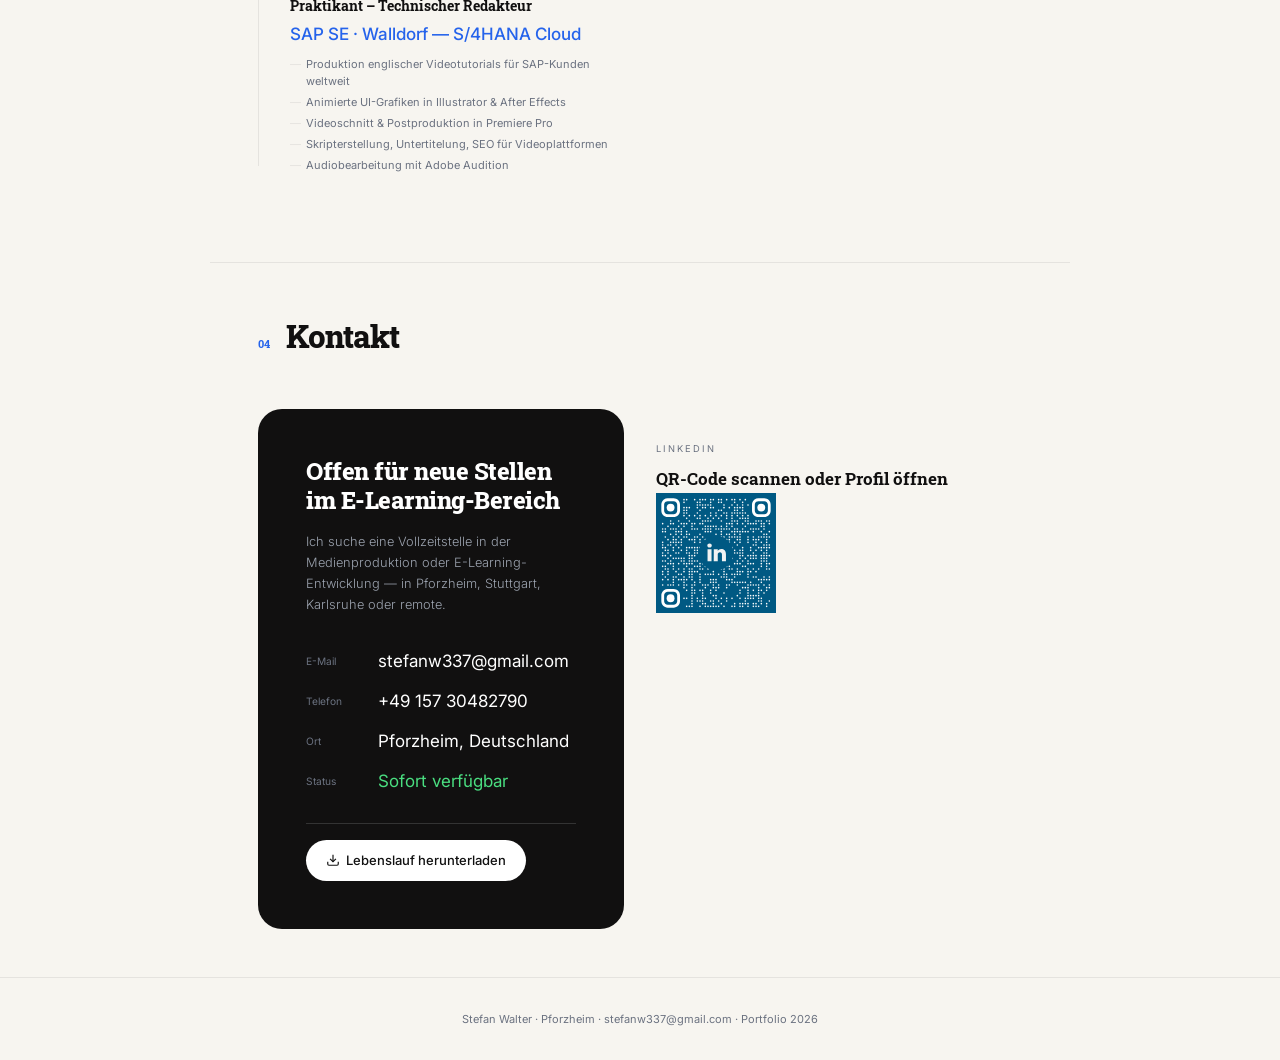
==== commit 52671d52: "Add files via upload" ====
--- a/index.html
+++ b/index.html
@@ -25,9 +25,11 @@
   </ul>
 </nav>
 
+<main>
+
 <!-- HERO -->
-<div class="container" style="padding: 80px 2rem 0;">
-<div class="hero" style="padding: 0 0 4rem 0;">
+<div class="container">
+<div class="hero">
   <div class="hero-text">
     <div class="hero-eyebrow">Medienproduktion und Technisches Know-How</div>
     <h1 class="hero-name">Stefan<br>Walter</h1>
@@ -45,7 +47,7 @@
     </div>
   </div>
   <div class="hero-photo">
-    <img src="Stefan_.JPG" alt="">
+    <img src="Stefan_.JPG" alt="Porträt von Stefan Walter">
   </div>
 </div>
 </div>
@@ -92,7 +94,7 @@
 
   <div class="projects-grid">
 
-    <a class="project-card" href="https://sapvideoa35699dc5.hana.ondemand.com/?entry_id=1_6lkx2xf5" target="_blank">
+    <a class="project-card" href="https://sapvideoa35699dc5.hana.ondemand.com/?entry_id=1_6lkx2xf5" target="_blank" rel="noopener noreferrer">
       <div class="project-icon">
         <svg viewBox="0 0 24 24" fill="none" stroke="#2563eb" stroke-width="2" stroke-linecap="round"><polygon points="5,3 19,12 5,21"/></svg>
       </div>
@@ -111,7 +113,7 @@
       </div>
     </a>
 
-    <a class="project-card" href="https://sapvideoa35699dc5.hana.ondemand.com/?entry_id=1_t5j2ogti" target="_blank">
+    <a class="project-card" href="https://sapvideoa35699dc5.hana.ondemand.com/?entry_id=1_t5j2ogti" target="_blank" rel="noopener noreferrer">
       <div class="project-icon">
         <svg viewBox="0 0 24 24" fill="none" stroke="#2563eb" stroke-width="2" stroke-linecap="round"><circle cx="12" cy="12" r="10"/><line x1="12" y1="8" x2="12" y2="12"/><line x1="12" y1="16" x2="12.01" y2="16"/></svg>
       </div>
@@ -129,7 +131,7 @@
       </div>
     </a>
 
-    <a class="project-card" href="https://sapvideoa35699dc5.hana.ondemand.com/?entry_id=1_t6ssh8dl" target="_blank">
+    <a class="project-card" href="https://sapvideoa35699dc5.hana.ondemand.com/?entry_id=1_t6ssh8dl" target="_blank" rel="noopener noreferrer">
       <div class="project-icon">
         <svg viewBox="0 0 24 24" fill="none" stroke="#2563eb" stroke-width="2" stroke-linecap="round"><line x1="12" y1="1" x2="12" y2="23"/><path d="M17 5H9.5a3.5 3.5 0 0 0 0 7h5a3.5 3.5 0 0 1 0 7H6"/></svg>
       </div>
@@ -147,7 +149,7 @@
       </div>
     </a>
 
-    <a class="project-card" href="https://sapvideoa35699dc5.hana.ondemand.com/?entry_id=0_01muxt21" target="_blank">
+    <a class="project-card" href="https://sapvideoa35699dc5.hana.ondemand.com/?entry_id=0_01muxt21" target="_blank" rel="noopener noreferrer">
       <div class="project-icon">
         <svg viewBox="0 0 24 24" fill="none" stroke="#2563eb" stroke-width="2" stroke-linecap="round"><rect x="3" y="3" width="18" height="18" rx="2"/><path d="M9 9h6M9 12h6M9 15h4"/></svg>
       </div>
@@ -169,7 +171,7 @@
 
   <!-- Bonus project -->
   <div class="bonus-project">
-    <a class="project-card" href="https://desaforo.github.io/Moccasinner/Website/" target="_blank">
+    <a class="project-card" href="https://desaforo.github.io/Moccasinner/Website/" target="_blank" rel="noopener noreferrer">
       <div class="flex-row">
         <div class="project-icon flex-shrink-0">
           <svg viewBox="0 0 24 24" fill="none" stroke="#2563eb" stroke-width="2" stroke-linecap="round"><path d="M12 2L2 7l10 5 10-5-10-5z"/><path d="M2 17l10 5 10-5"/><path d="M2 12l10 5 10-5"/></svg>
@@ -346,7 +348,7 @@
           <div class="cv-role">Gestaltungs- und Medientechnik</div>
           <div class="cv-org">Louis-Lepoix-Schule · Baden-Baden</div>
           <ul class="cv-bullets">
-            <li>Profilfach: Gestaltungs- und Medientechnik</li>
+            <li></li>
           </ul>
         </div>
 
@@ -386,7 +388,7 @@
           <span class="contact-row-val status-available">Sofort verfügbar</span>
         </div>
 
-        <div class="contact-row" style="margin-top:1rem; padding-top:1rem; border-top:1px solid #333; gap:0.75rem; flex-wrap:wrap;">
+        <div class="contact-row contact-row--divider">
           <a href="https://stefanw337.github.io/my-portfolio/Walter_Stefan_Lebenslauf-2025v5.pdf" download class="download-btn">
             <svg width="14" height="14" viewBox="0 0 24 24" fill="none" stroke="currentColor" stroke-width="2"><path d="M21 15v4a2 2 0 0 1-2 2H5a2 2 0 0 1-2-2v-4"/><polyline points="7,10 12,15 17,10"/><line x1="12" y1="15" x2="12" y2="3"/></svg>
             Lebenslauf herunterladen
@@ -399,20 +401,15 @@
       <div class="info-block">
         <div class="info-label">LinkedIn</div>
         <div class="info-value">QR-Code scannen oder Profil öffnen</div>
-      </div>
-      <div class="info-block">
-        <div class="info-label">Abschluss</div>
-        <div class="info-value">B.A. Kommunikation & Medienmanagement</div>
-        <div class="info-sub">Hochschule Karlsruhe · Note 2,2</div>
-      </div>
-      <div class="info-block">
-        <div class="info-label">Arbeitserlaubnis</div>
-        <div class="info-value">🇩🇪 Deutschland</div>
-        <div class="info-sub">Staatsbürger · Deutsch & Englisch verhandlungssicher</div>
+        <a href="https://www.linkedin.com/in/stefan-walter-aaa853203/" target="_blank" rel="noopener noreferrer">
+          <img src="qr-code.svg" alt="LinkedIn QR-Code">
+        </a>
+
       </div>
     </div>
   </div>
 </section>
+</main>
 
 <footer>
   Stefan Walter · Pforzheim · stefanw337@gmail.com · Portfolio 2026
--- a/styles.css
+++ b/styles.css
@@ -17,8 +17,8 @@
   font-family: 'Inter', sans-serif;
   background: var(--bg);
   color: var(--black);
-  font-size: 11.6px;
-  line-height: 1.6;
+  font-size: 14px;
+  line-height: 1.65;
 }
 
 /* NAV */
@@ -56,6 +56,15 @@
   font-weight: 400;
   transition: color 0.2s;
 }
+.nav-links a:hover,
+.nav-links a:focus-visible,
+.btn-primary:focus-visible,
+.btn-secondary:focus-visible,
+.download-btn:focus-visible {
+  outline: 3px solid rgba(37, 99, 235, 0.45);
+  outline-offset: 3px;
+}
+
 .nav-links a:hover { color: var(--black); }
 
 /* HERO */
@@ -251,7 +260,7 @@
 /* PROJECTS */
 .projects-grid {
   display: grid;
-  grid-template-columns: repeat(2, 1fr);
+  grid-template-columns: repeat(auto-fit, minmax(280px, 1fr));
   gap: 1.5rem;
 }
 
@@ -337,7 +346,7 @@
 /* SKILLS */
 .skills-layout {
   display: grid;
-  grid-template-columns: 1fr 1fr;
+  grid-template-columns: repeat(auto-fit, minmax(260px, 1fr));
   gap: 2rem;
 }
 
@@ -444,14 +453,14 @@
 
 .cv-grid {
   display: grid;
-  grid-template-columns: 1fr 1fr;
+  grid-template-columns: repeat(auto-fit, minmax(300px, 1fr));
   gap: 3rem;
 }
 
 /* CONTACT */
 .contact-grid {
   display: grid;
-  grid-template-columns: 1fr 1fr;
+  grid-template-columns: repeat(auto-fit, minmax(280px, 1fr));
   gap: 2rem;
   align-items: start;
 }
@@ -493,6 +502,13 @@
   font-size: 17.0px;
 }
 
+.contact-row--divider {
+  margin-top: 1rem;
+  padding-top: 1rem;
+  border-top: 1px solid #333;
+  flex-wrap: wrap;
+}
+
 .contact-row-label { color: #6b7280; font-size: 10.2px; min-width: 60px; }
 .contact-row-val { color: #fff; font-weight: 400; }
 
@@ -502,6 +518,13 @@
 
 .info-block {
   margin-bottom: 2rem;
+}
+
+.info-block img {
+  max-width: 120px;
+  width: 100%;
+  height: auto;
+  display: block;
 }
 
 .info-label {
@@ -605,7 +628,17 @@
   .hero-photo { width: 100%; height: 280px; }
   .projects-grid, .skills-layout, .contact-grid, .cv-grid { grid-template-columns: 1fr; }
   .hero-name {
- font-size: 44.2px; }
-  nav { padding: 0 1rem; }
-  .nav-links { display: none; }
+    font-size: 44.2px;
+  }
+  nav {
+    padding: 1rem;
+    height: auto;
+    flex-wrap: wrap;
+    align-items: flex-start;
+  }
+  .nav-links {
+    flex-wrap: wrap;
+    gap: 0.75rem;
+    margin-top: 0.75rem;
+  }
 }
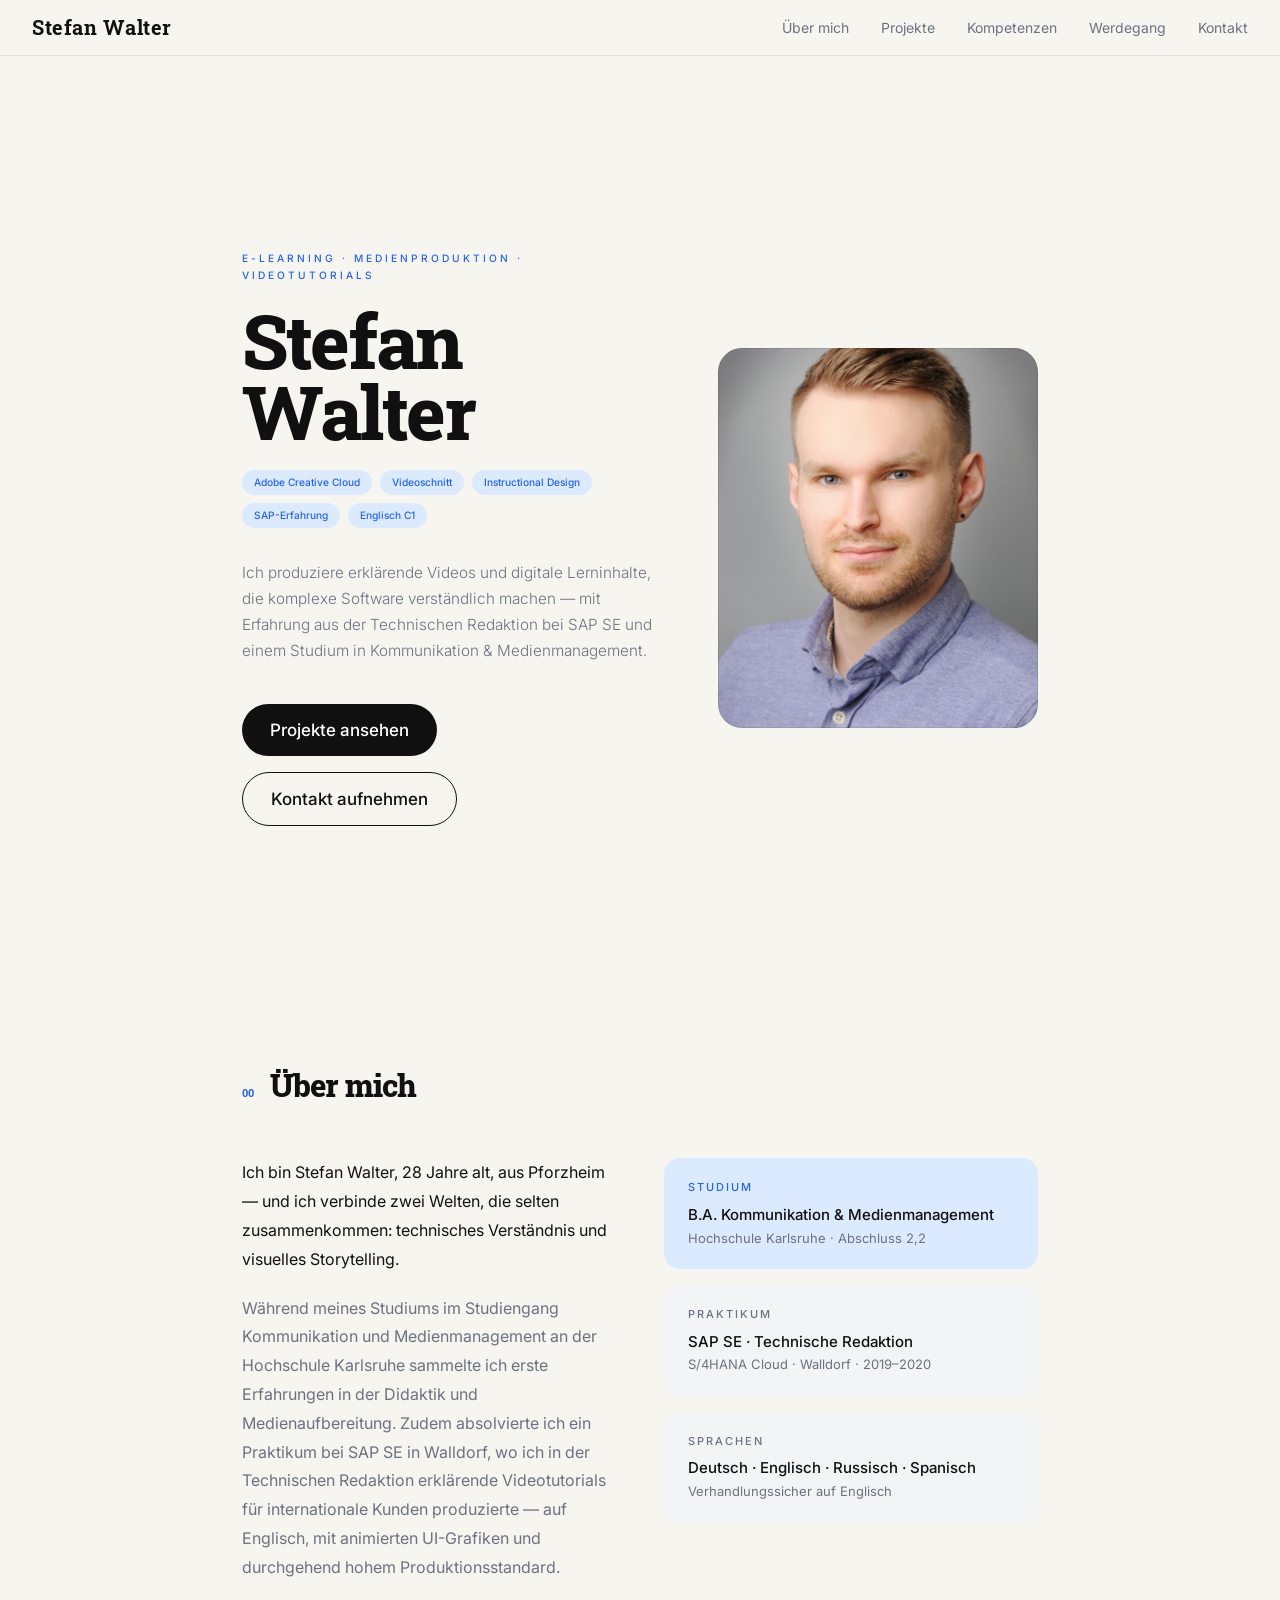
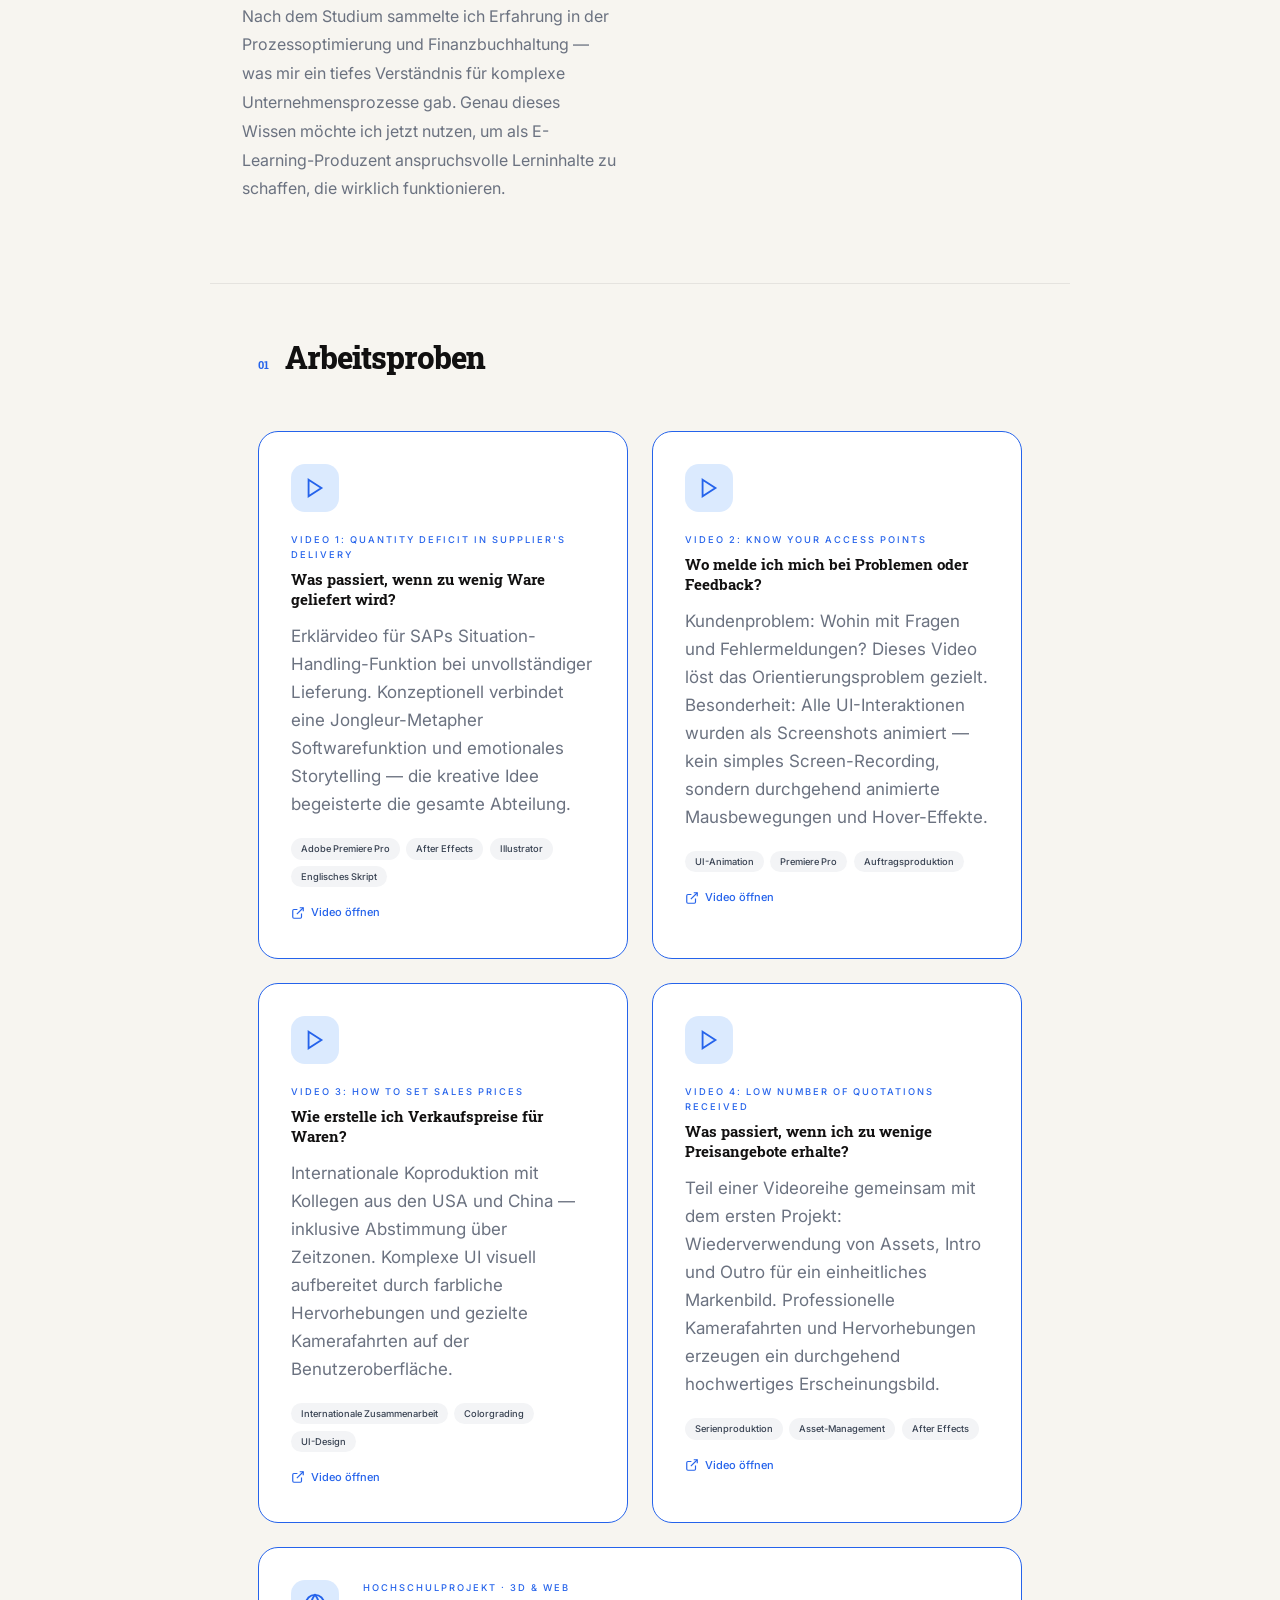
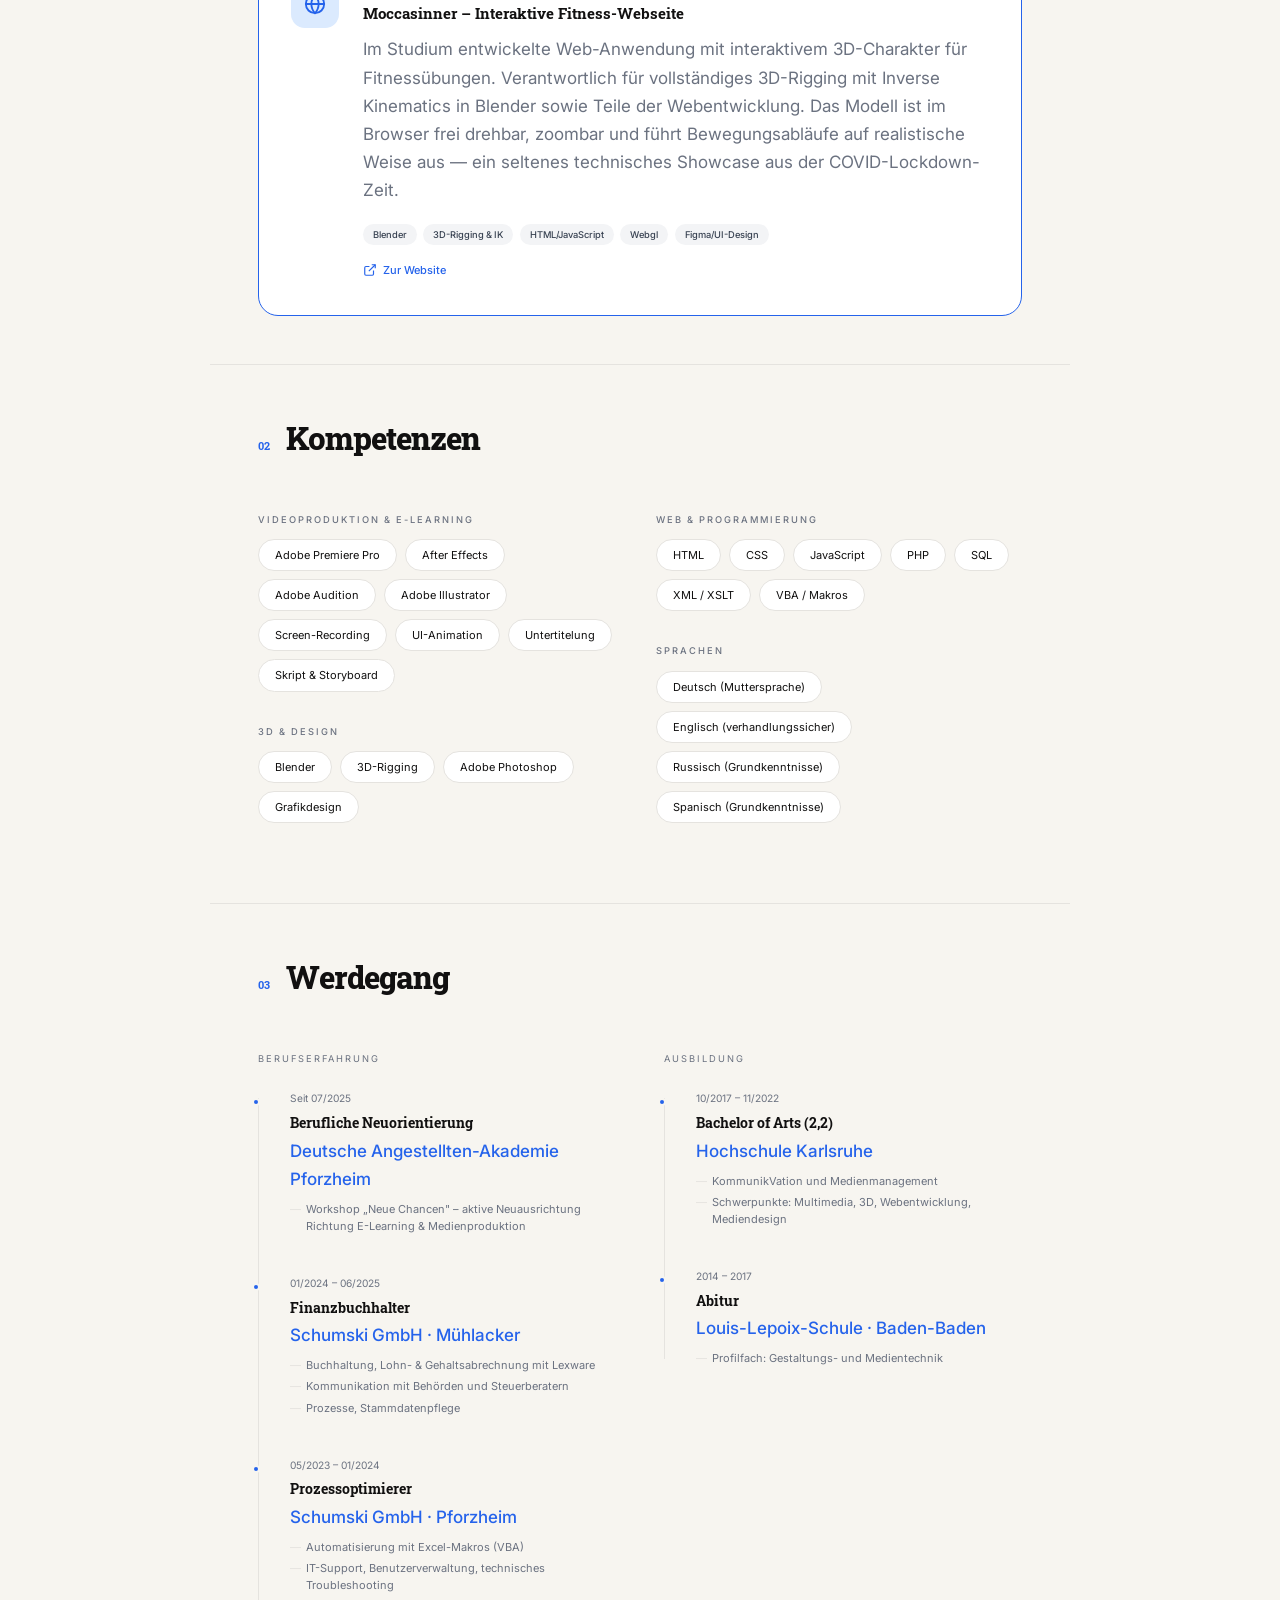
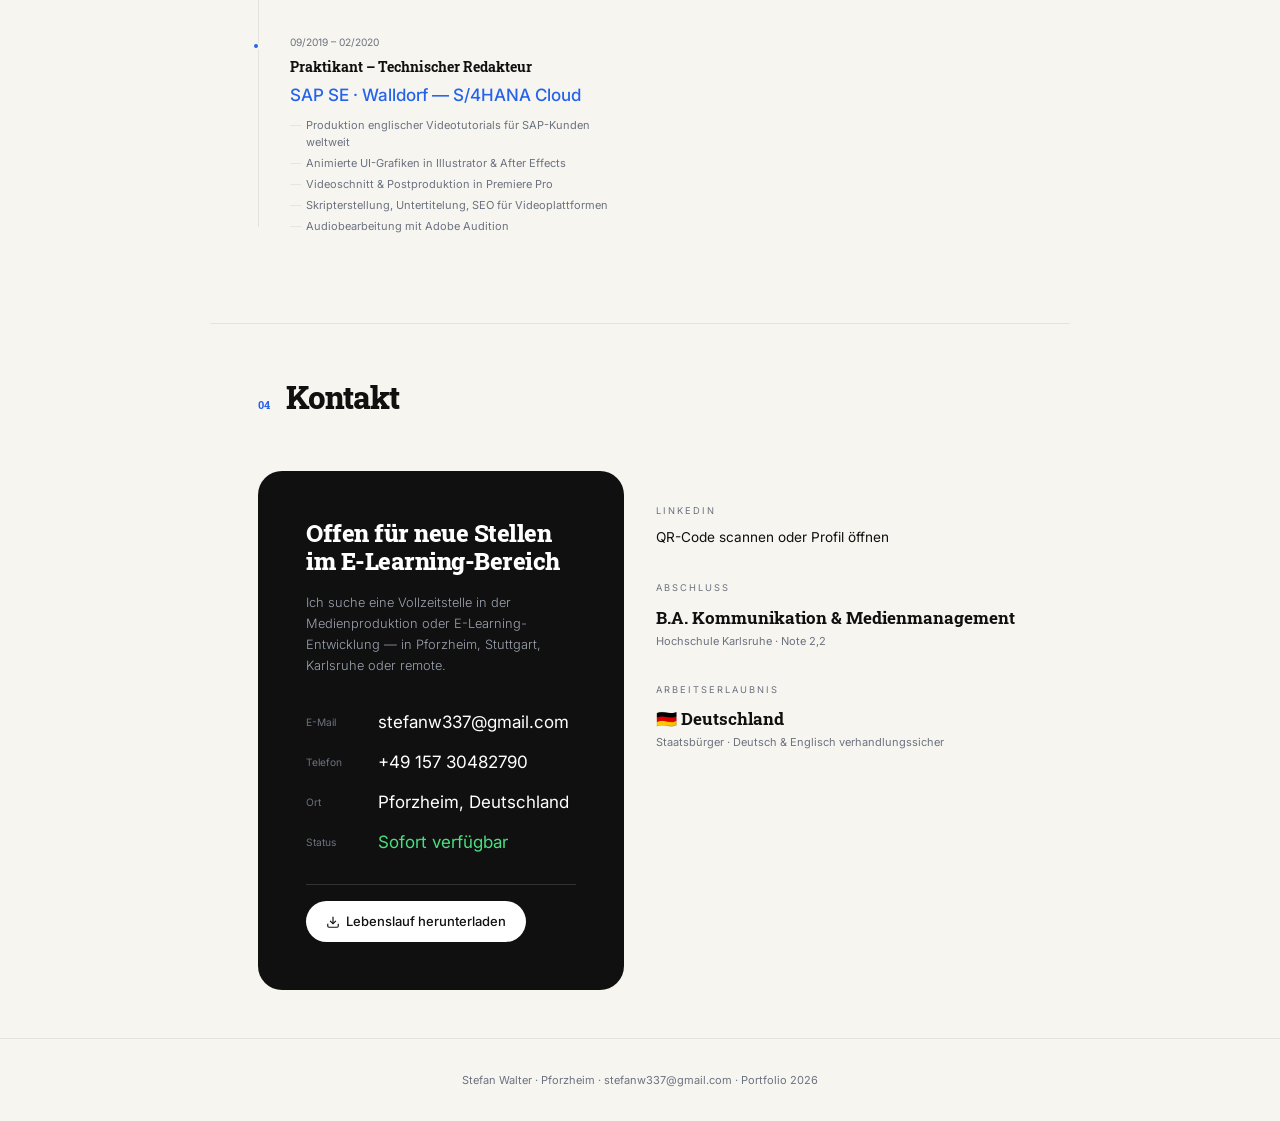
==== commit a3aab7b7: "nice visuals" ====
--- a/index.html
+++ b/index.html
@@ -3,7 +3,7 @@
 <head>
 <meta charset="UTF-8">
 <meta name="viewport" content="width=device-width, initial-scale=1.0">
-<title>Stefan Walter Portfolio</title>
+<title>Stefan Walter – E-Learning & Medienproduktion</title>
 <link rel="icon" type="image/svg+xml" href="data:image/svg+xml,<svg xmlns='http://www.w3.org/2000/svg' viewBox='0 0 32 32'><rect width='32' height='32' rx='8' fill='%23111'/><rect x='4' y='10' width='24' height='16' rx='2' fill='%232563eb'/><rect x='4' y='10' width='24' height='5' fill='%231d4ed8'/><line x1='10' y1='10' x2='8' y2='6' stroke='white' stroke-width='2'/><line x1='16' y1='10' x2='14' y2='6' stroke='white' stroke-width='2'/><line x1='22' y1='10' x2='20' y2='6' stroke='white' stroke-width='2'/></svg>">
 <link rel="preconnect" href="https://fonts.googleapis.com">
 <link href="https://fonts.googleapis.com/css2?family=Syne:wght@400;500;700;800&family=Inter:wght@300;400;500&display=swap" rel="stylesheet">
@@ -25,60 +25,64 @@
   </ul>
 </nav>
 
-<main>
-
 <!-- HERO -->
-<div class="container">
-<div class="hero">
+<div style="max-width:860px; margin:0 auto; padding: 80px 2rem 0;">
+<div class="hero" style="padding:0; padding-top: 80px; padding-bottom: 4rem;">
   <div class="hero-text">
-    <div class="hero-eyebrow">Medienproduktion und Technisches Know-How</div>
+    <div class="hero-eyebrow">E-Learning · Medienproduktion · Videotutorials</div>
     <h1 class="hero-name">Stefan<br>Walter</h1>
     <div class="hero-tags">
       <span class="tag">Adobe Creative Cloud</span>
-      <span class="tag">Videoproduktion</span>
+      <span class="tag">Videoschnitt</span>
       <span class="tag">Instructional Design</span>
-      <span class="tag">Content-Management</span>
+      <span class="tag">SAP-Erfahrung</span>
       <span class="tag">Englisch C1</span>
     </div>
-    <p class="hero-sub">Ich produziere digitale Lerninhalte, die komplexe Software verständlich machen — mit Erfahrung aus der Technischen Redaktion bei SAP SE und einem Studium in Kommunikation & Medienmanagement.</p>
+    <p class="hero-sub">Ich produziere erklärende Videos und digitale Lerninhalte, die komplexe Software verständlich machen — mit Erfahrung aus der Technischen Redaktion bei SAP SE und einem Studium in Kommunikation & Medienmanagement.</p>
     <div class="hero-cta">
       <a href="#projekte" class="btn-primary">Projekte ansehen</a>
       <a href="#kontakt" class="btn-secondary">Kontakt aufnehmen</a>
     </div>
   </div>
   <div class="hero-photo">
-    <img src="Stefan_.JPG" alt="Porträt von Stefan Walter">
+    <img src="Stefan_.JPG" alt="">
   </div>
 </div>
 </div>
 
 
-<section id="ueber-mich">
+<section id="ueber-mich" style="max-width:860px; margin:0 auto; padding: 5rem 2rem;">
   <div class="section-header">
     <span class="section-num">00</span>
     <h2 class="section-title">Über mich</h2>
   </div>
-  <div class="cv-grid">
+  <div style="display:grid; grid-template-columns:1fr 1fr; gap:3rem; align-items:start;">
     <div>
-      <p class="text-lg">Ich bin Stefan Walter, 28 Jahre alt, aus Pforzheim — und ich verbinde zwei Welten, die selten zusammenkommen: technisches Verständnis und visuelles Storytelling.</p>
-      <p class="text-lg text-muted">Während meines Studiums im Studiengang Kommunikation und Medienmanagement an der Hochschule Karlsruhe sammelte ich erste Erfahrungen in der Didaktik und Medienaufbereitung. Zudem absolvierte ich ein Praktikum bei SAP SE in Walldorf, wo ich in der Technischen Redaktion Videotutorials für internationale Kunden produzierte — auf Englisch, mit animierten Grafiken und durchgehend hohem Produktionsstandard.</p>
-      <p class="text-lg text-muted">Nach dem Studium sammelte ich Erfahrung in der Prozessoptimierung und Finanzbuchhaltung. Die Arbeit brachte mich in den Kontakt mit verschiedenen Menschen und Behörden und stärkte somit meine kommunikative Kompetenz.</p>
-    </div>
-    <div class="flex-column">
-      <div class="info-box info-box--accent">
-        <div class="info-box__label">Studium</div>
-        <div class="info-box__title">B.A. Kommunikation & Medienmanagement</div>
-        <div class="info-box__sub">Hochschule Karlsruhe · Abschluss 2,2</div>
-      </div>
-      <div class="info-box info-box--neutral">
-        <div class="info-box__label">Praktikum</div>
-        <div class="info-box__title">SAP SE · Technische Redaktion</div>
-        <div class="info-box__sub">S/4HANA Cloud · Walldorf · 2019–2020</div>
-      </div>
-      <div class="info-box info-box--neutral">
-        <div class="info-box__label">Sprachen</div>
-        <div class="info-box__title">Deutsch · Englisch · Russisch</div>
-        <div class="info-box__sub">Verhandlungssicher auf Englisch</div>
+      <p style="font-size:16px; line-height:1.8; color:var(--color-text-primary, #111); margin-bottom:1.25rem;">
+        Ich bin Stefan Walter, 28 Jahre alt, aus Pforzheim — und ich verbinde zwei Welten, die selten zusammenkommen: technisches Verständnis und visuelles Storytelling.
+      </p>
+      <p style="font-size:16px; line-height:1.8; color:var(--gray); margin-bottom:1.25rem;">
+        Während meines Studiums im Studiengang Kommunikation und Medienmanagement an der Hochschule Karlsruhe sammelte ich erste Erfahrungen in der Didaktik und Medienaufbereitung. Zudem absolvierte ich ein Praktikum bei SAP SE in Walldorf, wo ich in der Technischen Redaktion erklärende Videotutorials für internationale Kunden produzierte — auf Englisch, mit animierten UI-Grafiken und durchgehend hohem Produktionsstandard.
+      </p>
+      <p style="font-size:16px; line-height:1.8; color:var(--gray);">
+        Nach dem Studium sammelte ich Erfahrung in der Prozessoptimierung und Finanzbuchhaltung — was mir ein tiefes Verständnis für komplexe Unternehmensprozesse gab. Genau dieses Wissen möchte ich jetzt nutzen, um als E-Learning-Produzent anspruchsvolle Lerninhalte zu schaffen, die wirklich funktionieren.
+      </p>
+    </div>
+    <div style="display:flex; flex-direction:column; gap:1rem;">
+      <div style="background:var(--accent-light); border-radius:16px; padding:1.25rem 1.5rem;">
+        <div style="font-size:11px; letter-spacing:2px; text-transform:uppercase; color:var(--accent); font-weight:500; margin-bottom:0.4rem;">Studium</div>
+        <div style="font-size:15px; font-weight:500;">B.A. Kommunikation & Medienmanagement</div>
+        <div style="font-size:13px; color:var(--gray);">Hochschule Karlsruhe · Abschluss 2,2</div>
+      </div>
+      <div style="background:#f3f4f6; border-radius:16px; padding:1.25rem 1.5rem;">
+        <div style="font-size:11px; letter-spacing:2px; text-transform:uppercase; color:var(--gray); font-weight:500; margin-bottom:0.4rem;">Praktikum</div>
+        <div style="font-size:15px; font-weight:500;">SAP SE · Technische Redaktion</div>
+        <div style="font-size:13px; color:var(--gray);">S/4HANA Cloud · Walldorf · 2019–2020</div>
+      </div>
+      <div style="background:#f3f4f6; border-radius:16px; padding:1.25rem 1.5rem;">
+        <div style="font-size:11px; letter-spacing:2px; text-transform:uppercase; color:var(--gray); font-weight:500; margin-bottom:0.4rem;">Sprachen</div>
+        <div style="font-size:15px; font-weight:500;">Deutsch · Englisch · Russisch · Spanisch</div>
+        <div style="font-size:13px; color:var(--gray);">Verhandlungssicher auf Englisch</div>
       </div>
     </div>
   </div>
@@ -94,7 +98,7 @@
 
   <div class="projects-grid">
 
-    <a class="project-card" href="https://sapvideoa35699dc5.hana.ondemand.com/?entry_id=1_6lkx2xf5" target="_blank" rel="noopener noreferrer">
+    <a class="project-card" href="https://sapvideoa35699dc5.hana.ondemand.com/?entry_id=1_6lkx2xf5" target="_blank" style="border: 1.5px solid var(--accent);">
       <div class="project-icon">
         <svg viewBox="0 0 24 24" fill="none" stroke="#2563eb" stroke-width="2" stroke-linecap="round"><polygon points="5,3 19,12 5,21"/></svg>
       </div>
@@ -113,9 +117,9 @@
       </div>
     </a>
 
-    <a class="project-card" href="https://sapvideoa35699dc5.hana.ondemand.com/?entry_id=1_t5j2ogti" target="_blank" rel="noopener noreferrer">
+    <a class="project-card" href="https://sapvideoa35699dc5.hana.ondemand.com/?entry_id=1_t5j2ogti" target="_blank" style="border: 1.5px solid var(--accent);">
       <div class="project-icon">
-        <svg viewBox="0 0 24 24" fill="none" stroke="#2563eb" stroke-width="2" stroke-linecap="round"><circle cx="12" cy="12" r="10"/><line x1="12" y1="8" x2="12" y2="12"/><line x1="12" y1="16" x2="12.01" y2="16"/></svg>
+        <svg viewBox="0 0 24 24" fill="none" stroke="#2563eb" stroke-width="2" stroke-linecap="round"><polygon points="5,3 19,12 5,21"/></svg>
       </div>
       <div class="project-type">Video 2: Know Your Access Points</div>
       <div class="project-title">Wo melde ich mich bei Problemen oder Feedback?</div>
@@ -131,9 +135,9 @@
       </div>
     </a>
 
-    <a class="project-card" href="https://sapvideoa35699dc5.hana.ondemand.com/?entry_id=1_t6ssh8dl" target="_blank" rel="noopener noreferrer">
+    <a class="project-card" href="https://sapvideoa35699dc5.hana.ondemand.com/?entry_id=1_t6ssh8dl" target="_blank" style="border: 1.5px solid var(--accent);">
       <div class="project-icon">
-        <svg viewBox="0 0 24 24" fill="none" stroke="#2563eb" stroke-width="2" stroke-linecap="round"><line x1="12" y1="1" x2="12" y2="23"/><path d="M17 5H9.5a3.5 3.5 0 0 0 0 7h5a3.5 3.5 0 0 1 0 7H6"/></svg>
+        <svg viewBox="0 0 24 24" fill="none" stroke="#2563eb" stroke-width="2" stroke-linecap="round"><polygon points="5,3 19,12 5,21"/></svg>
       </div>
       <div class="project-type">Video 3: How to Set Sales Prices</div>
       <div class="project-title">Wie erstelle ich Verkaufspreise für Waren? </div>
@@ -149,9 +153,9 @@
       </div>
     </a>
 
-    <a class="project-card" href="https://sapvideoa35699dc5.hana.ondemand.com/?entry_id=0_01muxt21" target="_blank" rel="noopener noreferrer">
+    <a class="project-card" href="https://sapvideoa35699dc5.hana.ondemand.com/?entry_id=0_01muxt21" target="_blank" style="border: 1.5px solid var(--accent);">
       <div class="project-icon">
-        <svg viewBox="0 0 24 24" fill="none" stroke="#2563eb" stroke-width="2" stroke-linecap="round"><rect x="3" y="3" width="18" height="18" rx="2"/><path d="M9 9h6M9 12h6M9 15h4"/></svg>
+        <svg viewBox="0 0 24 24" fill="none" stroke="#2563eb" stroke-width="2" stroke-linecap="round"><polygon points="5,3 19,12 5,21"/></svg>
       </div>
       <div class="project-type">Video 4: Low Number of Quotations Received</div>
       <div class="project-title">Was passiert, wenn ich zu wenige Preisangebote erhalte? </div>
@@ -170,11 +174,11 @@
   </div>
 
   <!-- Bonus project -->
-  <div class="bonus-project">
-    <a class="project-card" href="https://desaforo.github.io/Moccasinner/Website/" target="_blank" rel="noopener noreferrer">
-      <div class="flex-row">
-        <div class="project-icon flex-shrink-0">
-          <svg viewBox="0 0 24 24" fill="none" stroke="#2563eb" stroke-width="2" stroke-linecap="round"><path d="M12 2L2 7l10 5 10-5-10-5z"/><path d="M2 17l10 5 10-5"/><path d="M2 12l10 5 10-5"/></svg>
+  <div style="margin-top: 1.5rem;">
+    <a class="project-card" href="https://desaforo.github.io/Moccasinner/Website/" target="_blank" style="display:block; border: 1.5px solid var(--accent);">
+      <div style="display:flex; gap:1.5rem; align-items:flex-start;">
+        <div class="project-icon" style="flex-shrink:0;">
+          <svg viewBox="0 0 24 24" fill="none" stroke="#2563eb" stroke-width="2" stroke-linecap="round"><circle cx="12" cy="12" r="10"/><path d="M2 12h20"/><path d="M12 2a15.3 15.3 0 0 1 4 10 15.3 15.3 0 0 1-4 10 15.3 15.3 0 0 1-4-10 15.3 15.3 0 0 1 4-10z"/></svg>
         </div>
         <div>
           <div class="project-type">Hochschulprojekt · 3D & Web</div>
@@ -213,13 +217,12 @@
         <div class="skill-group-label">Videoproduktion & E-Learning</div>
         <div class="skill-list">
           <span class="skill-pill">Adobe Premiere Pro</span>
-          <span class="skill-pill">Adobe After Effects</span>
+          <span class="skill-pill">After Effects</span>
           <span class="skill-pill">Adobe Audition</span>
           <span class="skill-pill">Adobe Illustrator</span>
-          <span class="skill-pill">Adobe Photoshop</span>
           <span class="skill-pill">Screen-Recording</span>
           <span class="skill-pill">UI-Animation</span>
-          <span class="skill-pill">Untertitel</span>
+          <span class="skill-pill">Untertitelung</span>
           <span class="skill-pill">Skript & Storyboard</span>
         </div>
       </div>
@@ -227,17 +230,9 @@
         <div class="skill-group-label">3D & Design</div>
         <div class="skill-list">
           <span class="skill-pill">Blender</span>
-          <span class="skill-pill">Modelling</span>
-          <span class="skill-pill">Rigging</span>          
-          <span class="skill-pill">Three.js</span>
-        </div>
-      </div>
-      <div class="skill-group">
-        <div class="skill-group-label">Technische Redaktion</div>
-        <div class="skill-list">
-          <span class="skill-pill">Content-Management</span>
-          <span class="skill-pill">Standardisierung</span>
-          <span class="skill-pill">Datenbanken</span>
+          <span class="skill-pill">3D-Rigging</span>
+          <span class="skill-pill">Adobe Photoshop</span>
+          <span class="skill-pill">Grafikdesign</span>
         </div>
       </div>
     </div>
@@ -276,9 +271,9 @@
     <h2 class="section-title">Werdegang</h2>
   </div>
 
-  <div class="cv-grid">
+  <div style="display:grid; grid-template-columns:1fr 1fr; gap:3rem;" class="werdegang-grid">
     <div>
-      <div class="section-subheading">Berufserfahrung</div>
+      <div style="font-size: 9.3px; letter-spacing:2px; text-transform:uppercase; color:var(--gray); margin-bottom:1.5rem;">Berufserfahrung</div>
       <div class="cv-timeline">
 
         <div class="cv-item">
@@ -328,27 +323,25 @@
     </div>
 
     <div>
-      <div class="section-subheading">Ausbildung</div>
+      <div style="font-size: 9.3px; letter-spacing:2px; text-transform:uppercase; color:var(--gray); margin-bottom:1.5rem;">Ausbildung</div>
       <div class="cv-timeline">
 
         <div class="cv-item">
           <div class="cv-period">10/2017 – 11/2022</div>
           <div class="cv-role">Bachelor of Arts (2,2)</div>
-          <div class="cv-role">Kommunikation und Medienmanagement</div>
           <div class="cv-org">Hochschule Karlsruhe</div>
           <ul class="cv-bullets">
-            <li>Schwerpunkte: Multimedia, Didaktik, Sprachen</li>
-            <li>Bachelor-Thesis: Konzeption und Entwicklung eines E-Learnings auf Basis eines KI-gestützten Chatbots zur Vertiefung einer Fremdsprache <br> Note: 1,7 </li>
+            <li>KommunikVation und Medienmanagement</li>
+            <li>Schwerpunkte: Multimedia, 3D, Webentwicklung, Mediendesign</li>
           </ul>
         </div>
 
         <div class="cv-item">
           <div class="cv-period">2014 – 2017</div>
           <div class="cv-role">Abitur</div>
-          <div class="cv-role">Gestaltungs- und Medientechnik</div>
           <div class="cv-org">Louis-Lepoix-Schule · Baden-Baden</div>
           <ul class="cv-bullets">
-            <li></li>
+            <li>Profilfach: Gestaltungs- und Medientechnik</li>
           </ul>
         </div>
 
@@ -385,11 +378,11 @@
         </div>
         <div class="contact-row">
           <span class="contact-row-label">Status</span>
-          <span class="contact-row-val status-available">Sofort verfügbar</span>
-        </div>
-
-        <div class="contact-row contact-row--divider">
-          <a href="https://stefanw337.github.io/my-portfolio/Walter_Stefan_Lebenslauf-2025v5.pdf" download class="download-btn">
+          <span class="contact-row-val" style="color:#4ade80;">Sofort verfügbar</span>
+        </div>
+
+        <div class="contact-row" style="margin-top:1rem; padding-top:1rem; border-top:1px solid #333; gap:0.75rem; flex-wrap:wrap;">
+          <a href="https://stefanw337.github.io/my-portfolio/Walter_Stefan_Lebenslauf-2025v5.pdf" download style="background:#fff; color:#111; padding:0.6rem 1.25rem; border-radius:100px; font-size:13px; font-weight:500; text-decoration:none; display:inline-flex; align-items:center; gap:6px;">
             <svg width="14" height="14" viewBox="0 0 24 24" fill="none" stroke="currentColor" stroke-width="2"><path d="M21 15v4a2 2 0 0 1-2 2H5a2 2 0 0 1-2-2v-4"/><polyline points="7,10 12,15 17,10"/><line x1="12" y1="15" x2="12" y2="3"/></svg>
             Lebenslauf herunterladen
           </a>
@@ -400,16 +393,21 @@
     <div class="contact-info">
       <div class="info-block">
         <div class="info-label">LinkedIn</div>
-        <div class="info-value">QR-Code scannen oder Profil öffnen</div>
-        <a href="https://www.linkedin.com/in/stefan-walter-aaa853203/" target="_blank" rel="noopener noreferrer">
-          <img src="qr-code.svg" alt="LinkedIn QR-Code">
-        </a>
-
+        <div class="info-value" style="font-size: 13.6px; font-family:'Inter',sans-serif; font-weight:400;">QR-Code scannen oder Profil öffnen</div>
+      </div>
+      <div class="info-block">
+        <div class="info-label">Abschluss</div>
+        <div class="info-value">B.A. Kommunikation & Medienmanagement</div>
+        <div class="info-sub">Hochschule Karlsruhe · Note 2,2</div>
+      </div>
+      <div class="info-block">
+        <div class="info-label">Arbeitserlaubnis</div>
+        <div class="info-value">🇩🇪 Deutschland</div>
+        <div class="info-sub">Staatsbürger · Deutsch & Englisch verhandlungssicher</div>
       </div>
     </div>
   </div>
 </section>
-</main>
 
 <footer>
   Stefan Walter · Pforzheim · stefanw337@gmail.com · Portfolio 2026
--- a/styles.css
+++ b/styles.css
@@ -19,6 +19,8 @@
   color: var(--black);
   font-size: 14px;
   line-height: 1.65;
+  overflow-wrap: break-word;
+  word-break: break-word;
 }
 
 /* NAV */
@@ -470,6 +472,8 @@
   border-radius: 24px;
   padding: 3rem;
   color: #fff;
+  overflow-wrap: break-word;
+  word-break: break-word;
 }
 
 .contact-card h3 {
@@ -510,7 +514,12 @@
 }
 
 .contact-row-label { color: #6b7280; font-size: 10.2px; min-width: 60px; }
-.contact-row-val { color: #fff; font-weight: 400; }
+.contact-row-val { 
+  color: #fff; 
+  font-weight: 400;
+  word-break: break-word;
+  overflow-wrap: break-word;
+}
 
 .contact-info {
   padding: 2rem 0;
@@ -624,12 +633,7 @@
 
 /* RESPONSIVE */
 @media (max-width: 768px) {
-  .hero { flex-direction: column-reverse; gap: 2rem; }
-  .hero-photo { width: 100%; height: 280px; }
-  .projects-grid, .skills-layout, .contact-grid, .cv-grid { grid-template-columns: 1fr; }
-  .hero-name {
-    font-size: 44.2px;
-  }
+  /* Navigation */
   nav {
     padding: 1rem;
     height: auto;
@@ -641,4 +645,209 @@
     gap: 0.75rem;
     margin-top: 0.75rem;
   }
+  .nav-links a {
+    font-size: 13px;
+  }
+  
+  /* Hero Section */
+  .hero { 
+    flex-direction: column-reverse; 
+    gap: 2rem;
+    padding: 60px 1.5rem 2rem !important;
+  }
+  .hero-photo { width: 100%; height: 250px; }
+  .hero-name {
+    font-size: 40px;
+  }
+  .hero-eyebrow {
+    font-size: 9px;
+  }
+  .hero-sub {
+    font-size: 15px;
+  }
+  .hero-tags {
+    flex-wrap: wrap;
+    gap: 0.5rem;
+  }
+  .tag {
+    font-size: 12px;
+    padding: 0.4rem 0.8rem;
+  }
+  .hero-cta {
+    flex-wrap: wrap;
+    gap: 0.75rem;
+  }
+  
+  /* All Sections - Mobile Padding */
+  section {
+    padding: 3rem 1.5rem !important;
+  }
+  
+  /* Über mich section */
+  #ueber-mich > div {
+    grid-template-columns: 1fr !important;
+    gap: 2rem !important;
+  }
+  #ueber-mich p {
+    font-size: 15px !important;
+  }
+  
+  /* Projects Grid */
+  .projects-grid { 
+    grid-template-columns: 1fr; 
+    gap: 1.5rem;
+  }
+  .project-card {
+    padding: 1.5rem;
+  }
+  .project-title {
+    font-size: 16px;
+  }
+  .project-desc {
+    font-size: 14px;
+  }
+  
+  /* Bonus Project */
+  .bonus-project a > div {
+    flex-direction: column !important;
+    gap: 1rem !important;
+  }
+  .bonus-project .project-icon {
+    width: 40px !important;
+    height: 40px !important;
+  }
+  
+  /* Skills Layout */
+  .skills-layout { 
+    grid-template-columns: 1fr; 
+    gap: 2rem;
+  }
+  .skill-group-label {
+    font-size: 11px;
+  }
+  .skill-pill {
+    font-size: 12px;
+    padding: 0.4rem 0.8rem;
+  }
+  
+  /* Werdegang */
+  .cv-grid { 
+    grid-template-columns: 1fr; 
+  }
+  .werdegang-grid {
+    grid-template-columns: 1fr !important;
+    gap: 2rem !important;
+  }
+  .cv-timeline {
+    padding-left: 1.5rem;
+  }
+  .cv-timeline::before {
+    left: 0;
+    width: 1px;
+  }
+  .cv-item {
+    margin-bottom: 2rem;
+    padding-left: 0.5rem;
+  }
+  .cv-item::before {
+    left: -2rem;
+    width: 6px;
+    height: 6px;
+    top: 6px;
+  }
+  .cv-period {
+    font-size: 11px;
+    margin-bottom: 4px;
+  }
+  .cv-role {
+    font-size: 13px;
+    margin-bottom: 2px;
+  }
+  .cv-org {
+    font-size: 14px;
+    margin-bottom: 0.5rem;
+  }
+  .cv-bullets li {
+    font-size: 12px;
+    padding-left: 0.75rem;
+    margin-bottom: 3px;
+  }
+  
+  /* Contact Grid */
+  .contact-grid { 
+    grid-template-columns: 1fr; 
+    gap: 1.5rem;
+  }
+  .contact-card {
+    padding: 1.5rem;
+    border-radius: 16px;
+  }
+  .contact-card h3 {
+    font-size: 20px;
+    margin-bottom: 0.75rem;
+  }
+  .contact-card p {
+    font-size: 12px;
+    margin-bottom: 1.5rem;
+  }
+  .contact-detail {
+    gap: 0.5rem;
+  }
+  .contact-row {
+    flex-direction: column;
+    align-items: flex-start;
+    gap: 0.25rem;
+    font-size: 14px;
+  }
+  .contact-row-label {
+    font-size: 9px;
+    min-width: auto;
+  }
+  .contact-row-val {
+    font-size: 13px;
+  }
+  .contact-info {
+    padding: 1.5rem 0;
+  }
+  .info-block {
+    margin-bottom: 1.5rem;
+  }
+  .info-label {
+    font-size: 8px;
+    margin-bottom: 0.3rem;
+  }
+  .info-value {
+    font-size: 14px;
+  }
+  .info-sub {
+    font-size: 10px;
+  }
+  .contact-row[style*="margin-top"] a {
+    width: 100%;
+    justify-content: center;
+    font-size: 12px;
+    padding: 0.5rem 1rem;
+  }
+  
+  /* Divider */
+  .divider {
+    margin: 2rem 0;
+  }
+  
+  /* Section Header */
+  .section-header {
+    margin-bottom: 2rem;
+  }
+  .section-num {
+    font-size: 32px;
+  }
+  .section-title {
+    font-size: 32px;
+  }
+  
+  /* Footer */
+  footer {
+    padding: 1.5rem;
+    font-size: 10px;
+  }
 }
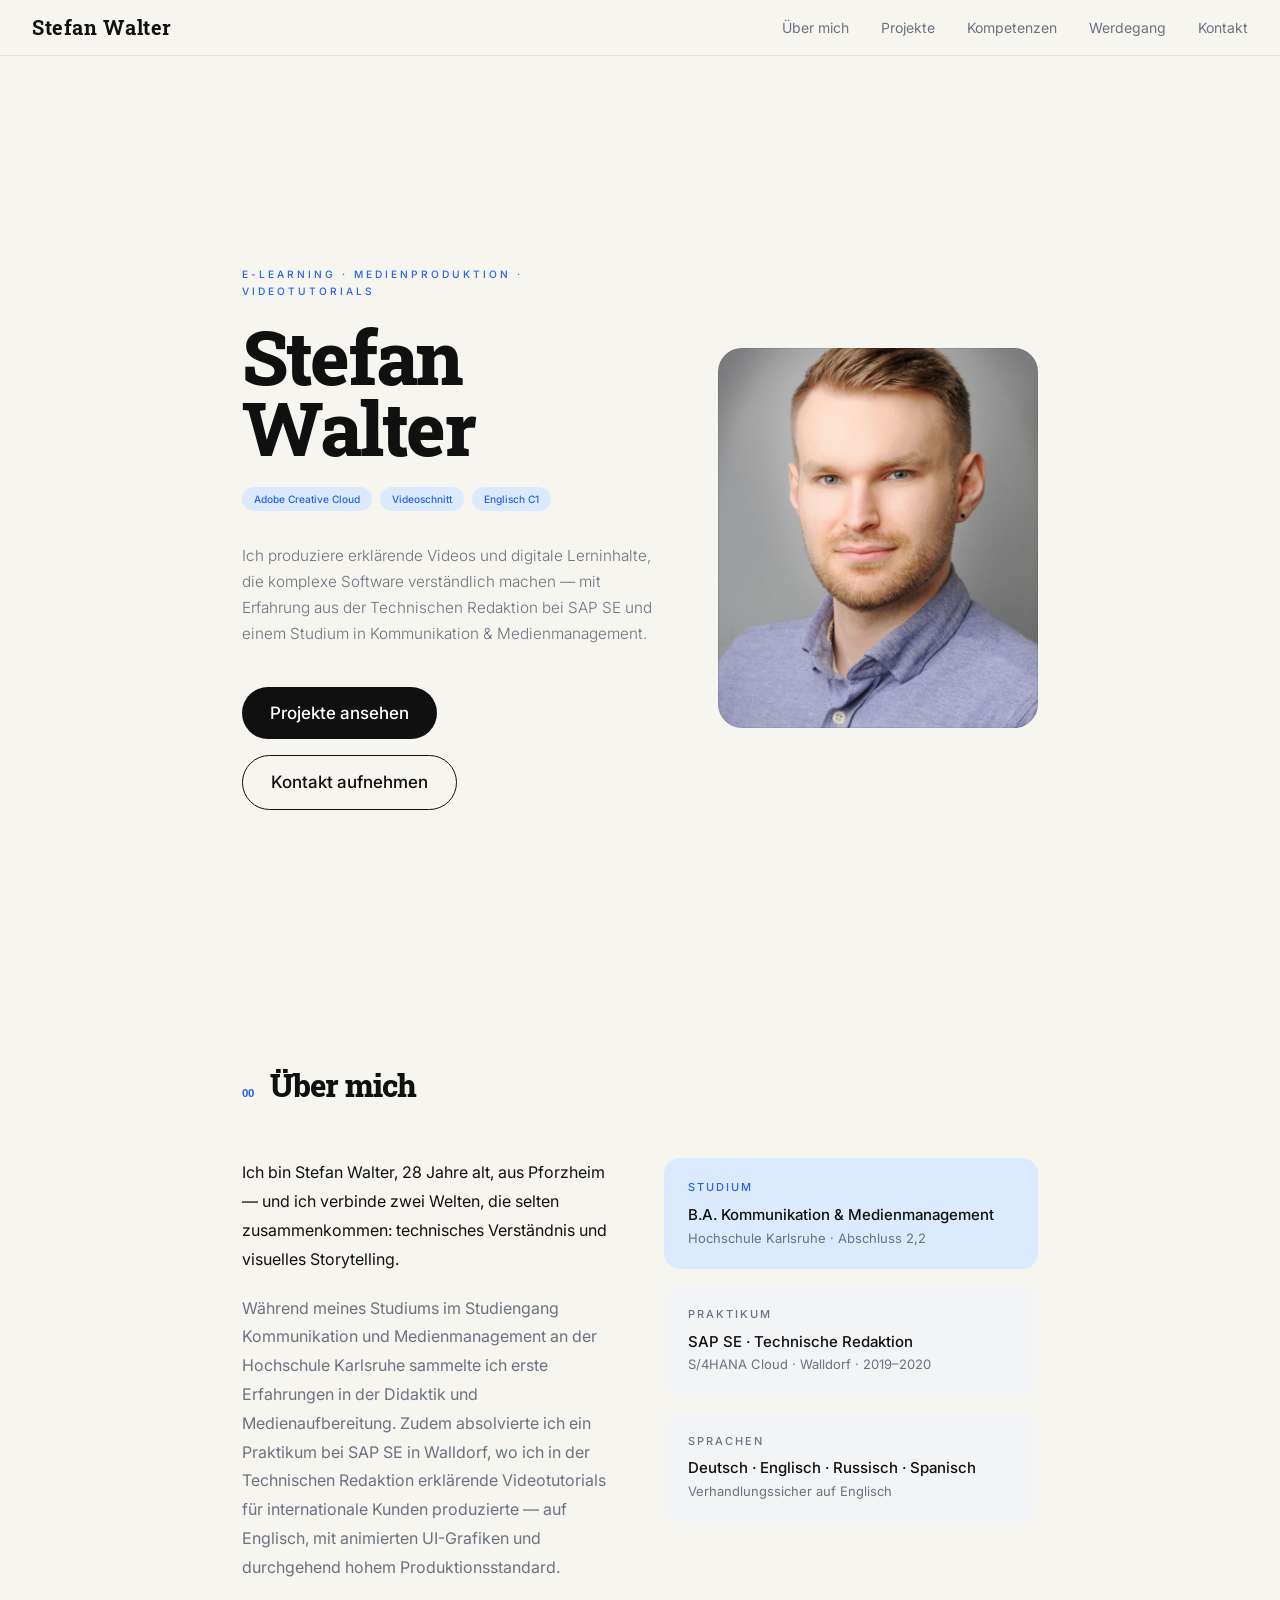
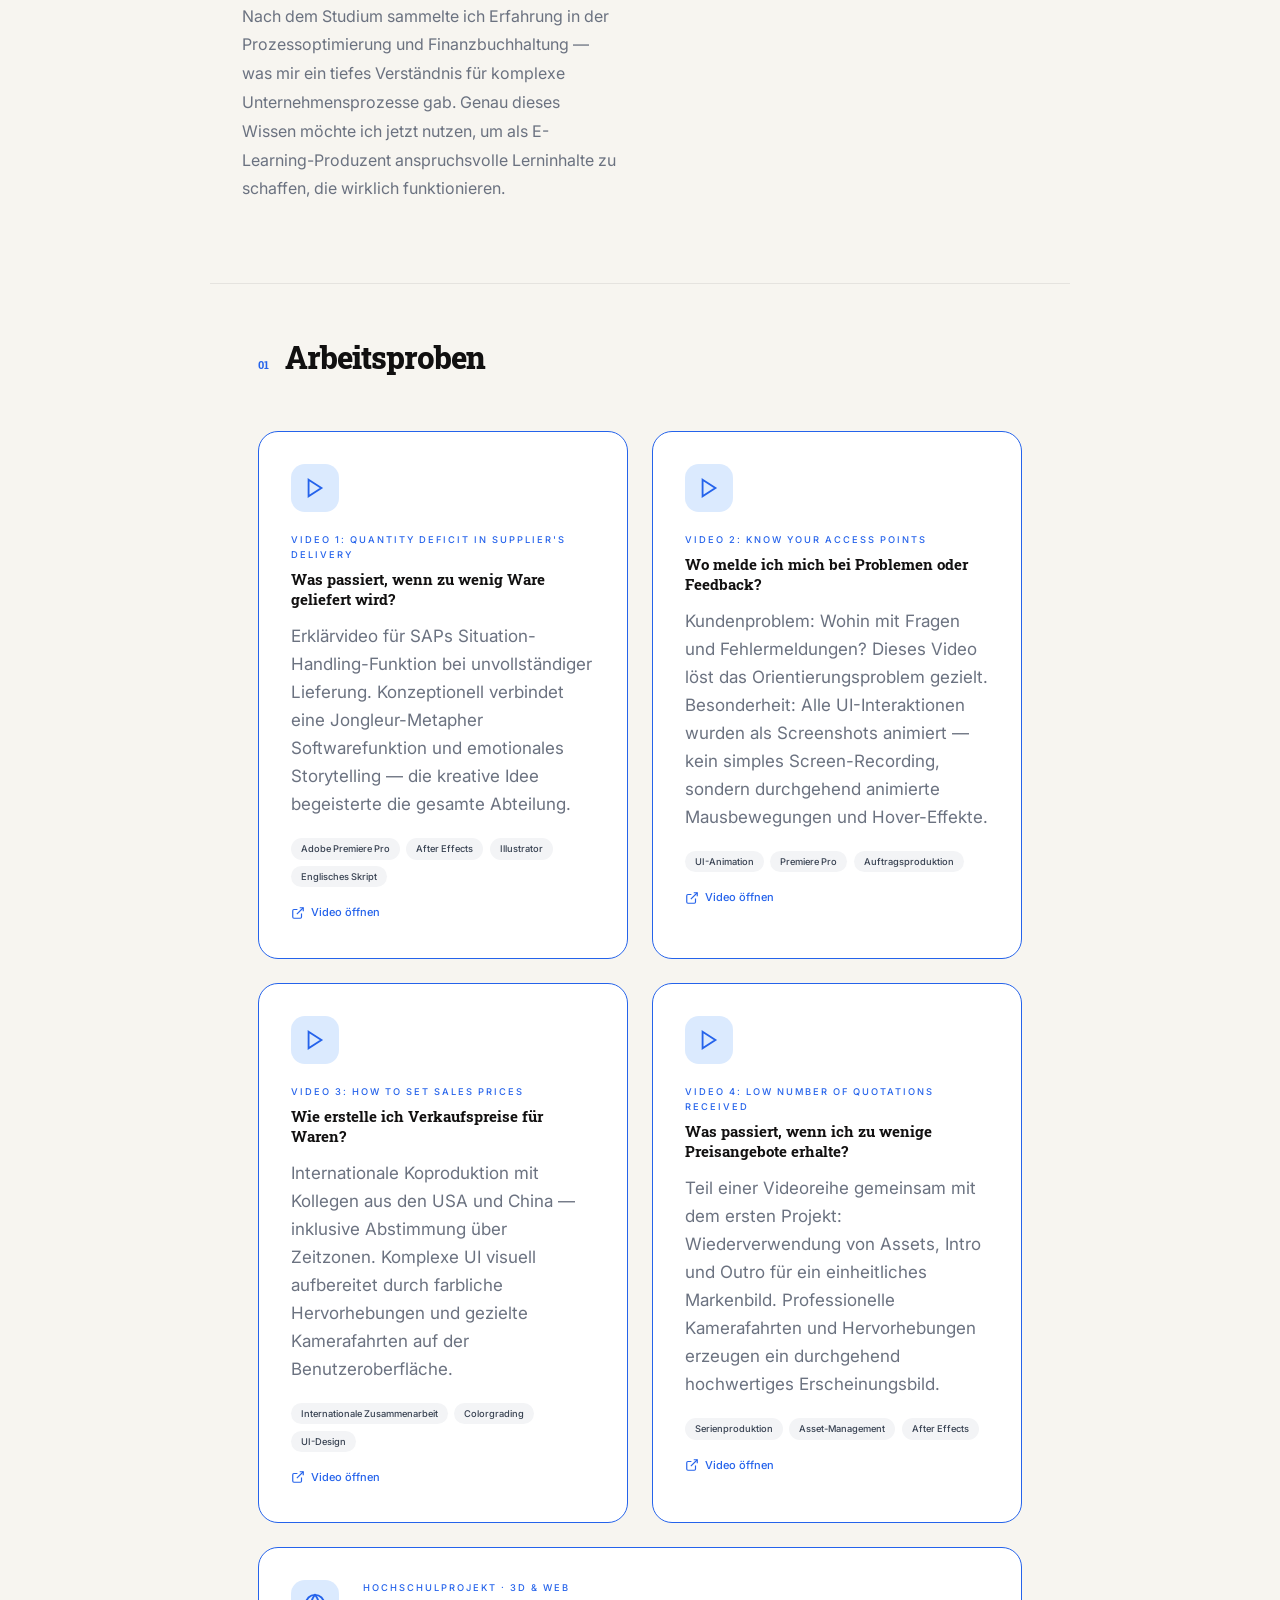
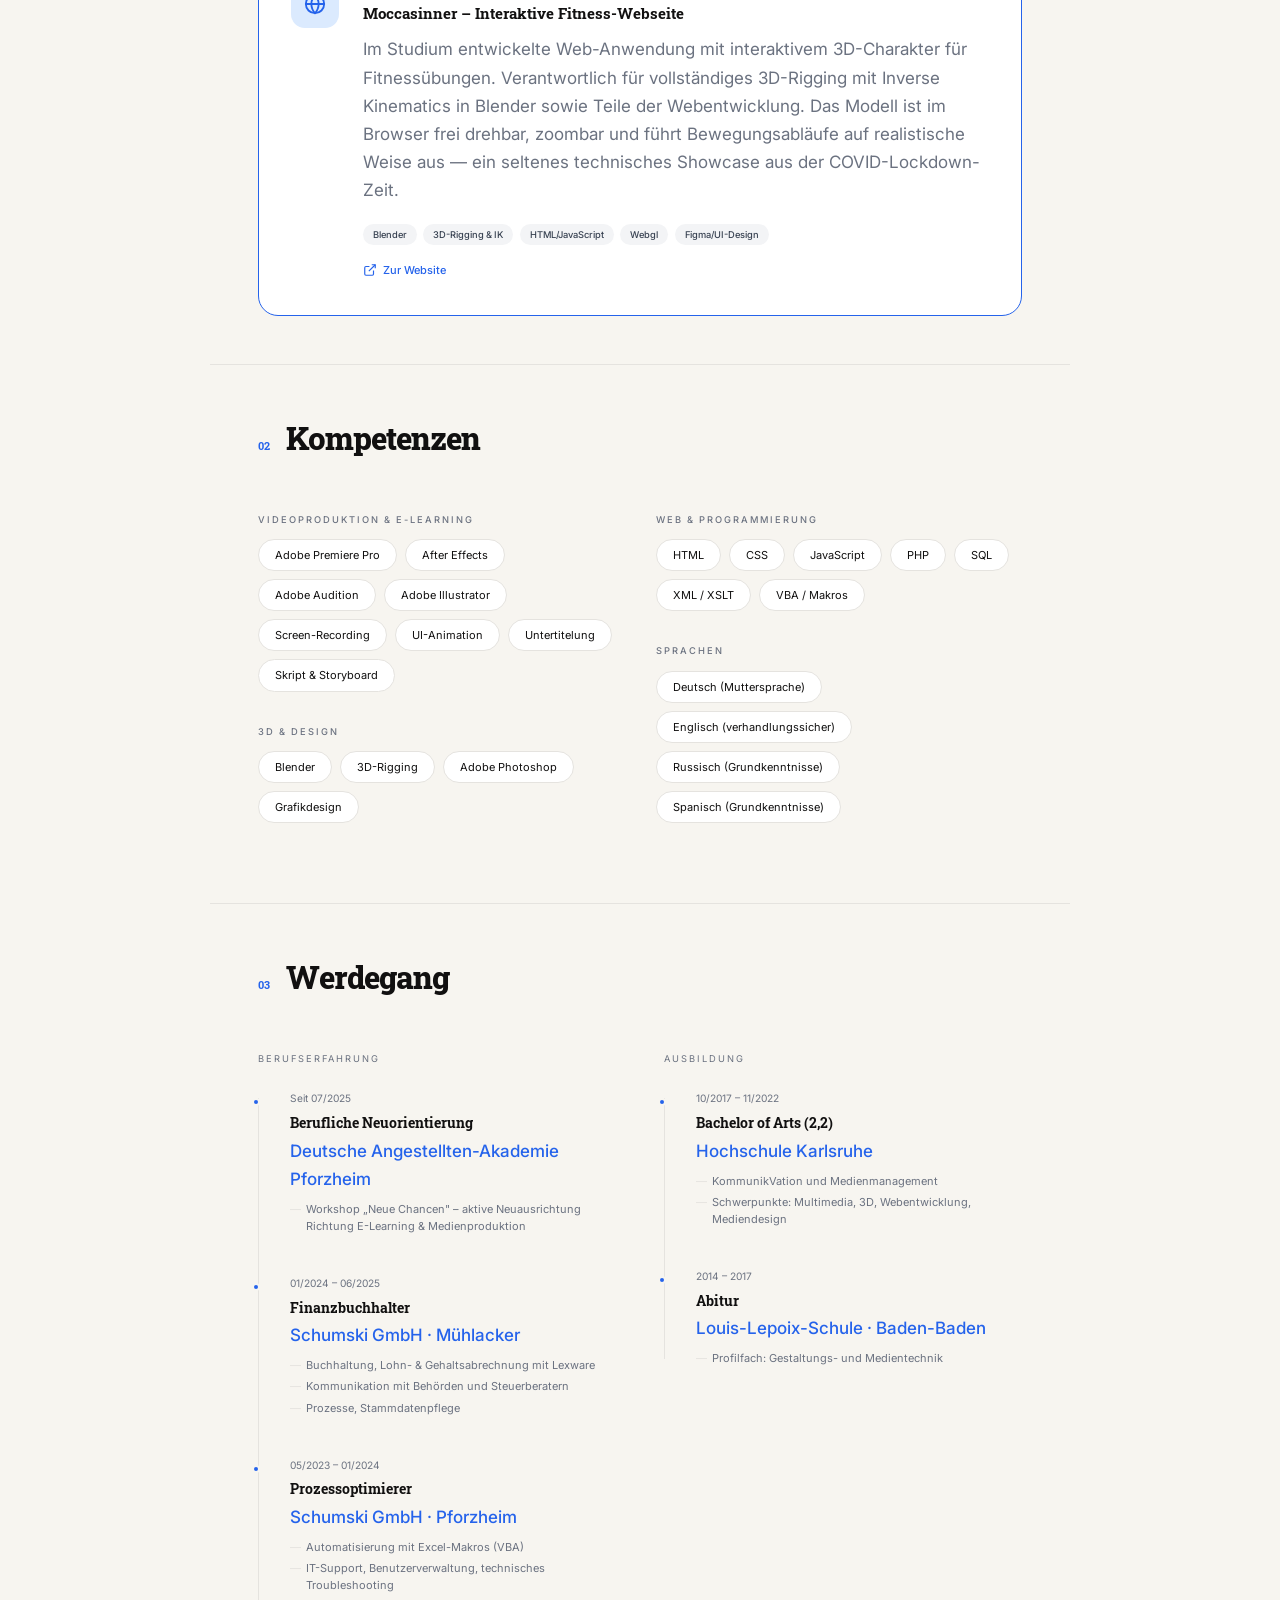
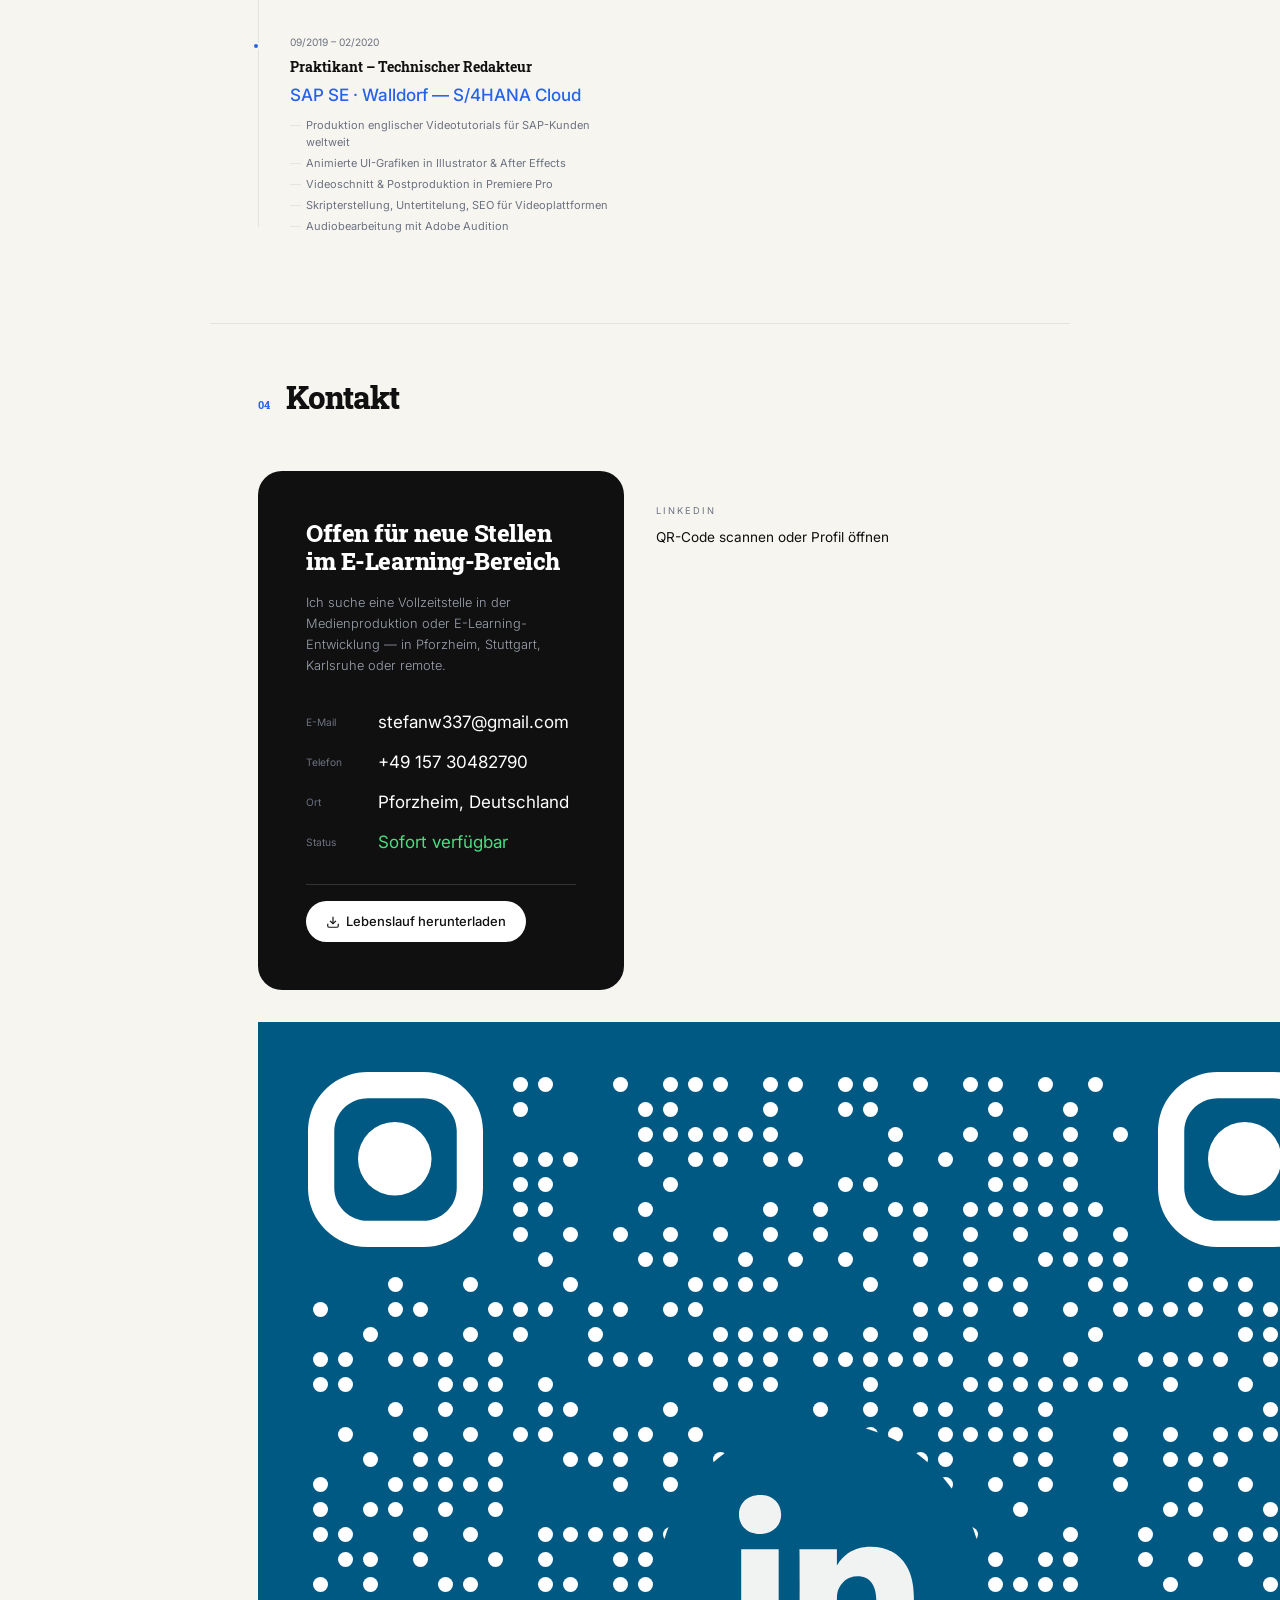
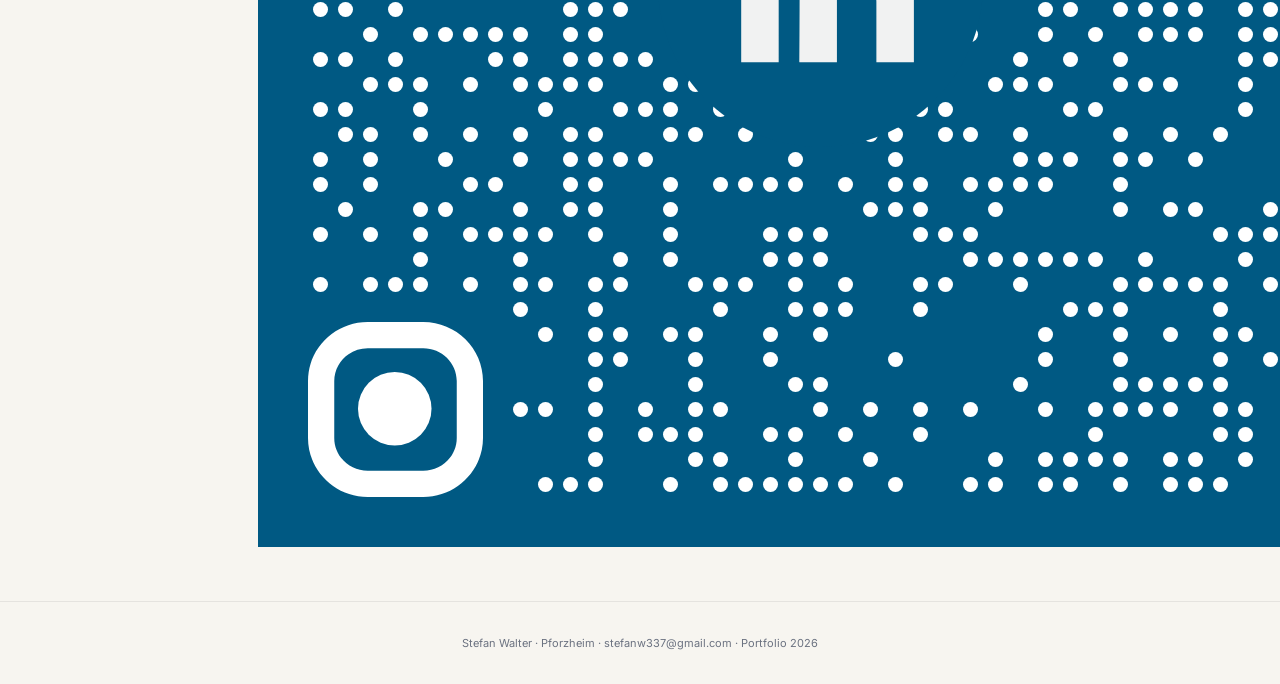
==== commit fb2d9cd8: "Update index.html" ====
--- a/index.html
+++ b/index.html
@@ -34,8 +34,6 @@
     <div class="hero-tags">
       <span class="tag">Adobe Creative Cloud</span>
       <span class="tag">Videoschnitt</span>
-      <span class="tag">Instructional Design</span>
-      <span class="tag">SAP-Erfahrung</span>
       <span class="tag">Englisch C1</span>
     </div>
     <p class="hero-sub">Ich produziere erklärende Videos und digitale Lerninhalte, die komplexe Software verständlich machen — mit Erfahrung aus der Technischen Redaktion bei SAP SE und einem Studium in Kommunikation & Medienmanagement.</p>
@@ -395,17 +393,10 @@
         <div class="info-label">LinkedIn</div>
         <div class="info-value" style="font-size: 13.6px; font-family:'Inter',sans-serif; font-weight:400;">QR-Code scannen oder Profil öffnen</div>
       </div>
-      <div class="info-block">
-        <div class="info-label">Abschluss</div>
-        <div class="info-value">B.A. Kommunikation & Medienmanagement</div>
-        <div class="info-sub">Hochschule Karlsruhe · Note 2,2</div>
-      </div>
-      <div class="info-block">
-        <div class="info-label">Arbeitserlaubnis</div>
-        <div class="info-value">🇩🇪 Deutschland</div>
-        <div class="info-sub">Staatsbürger · Deutsch & Englisch verhandlungssicher</div>
-      </div>
-    </div>
+    </div>
+      <a href="https://www.linkedin.com/in/stefan-walter-aaa853203/" target="_blank" rel="noopener noreferrer">
+        <img src="qr-code.svg" alt="LinkedIn QR-Code">
+      </a>
   </div>
 </section>
 
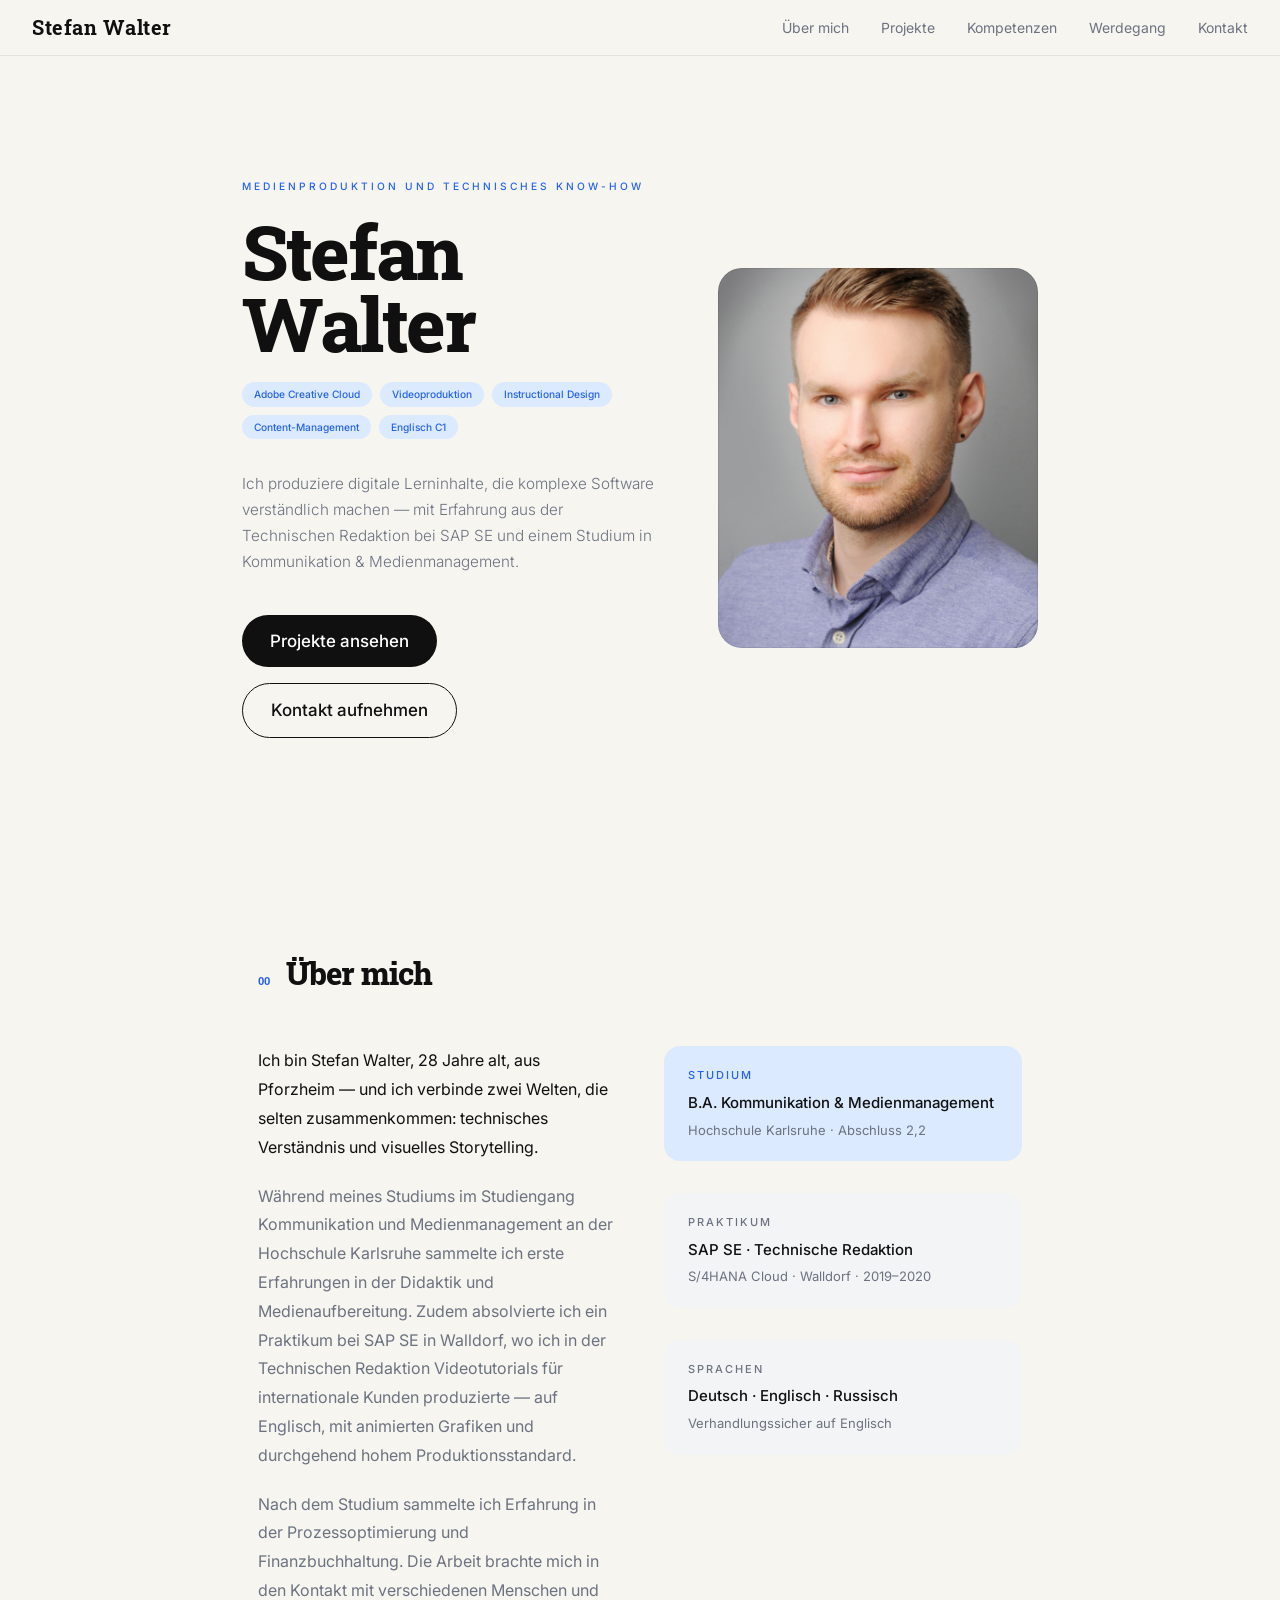
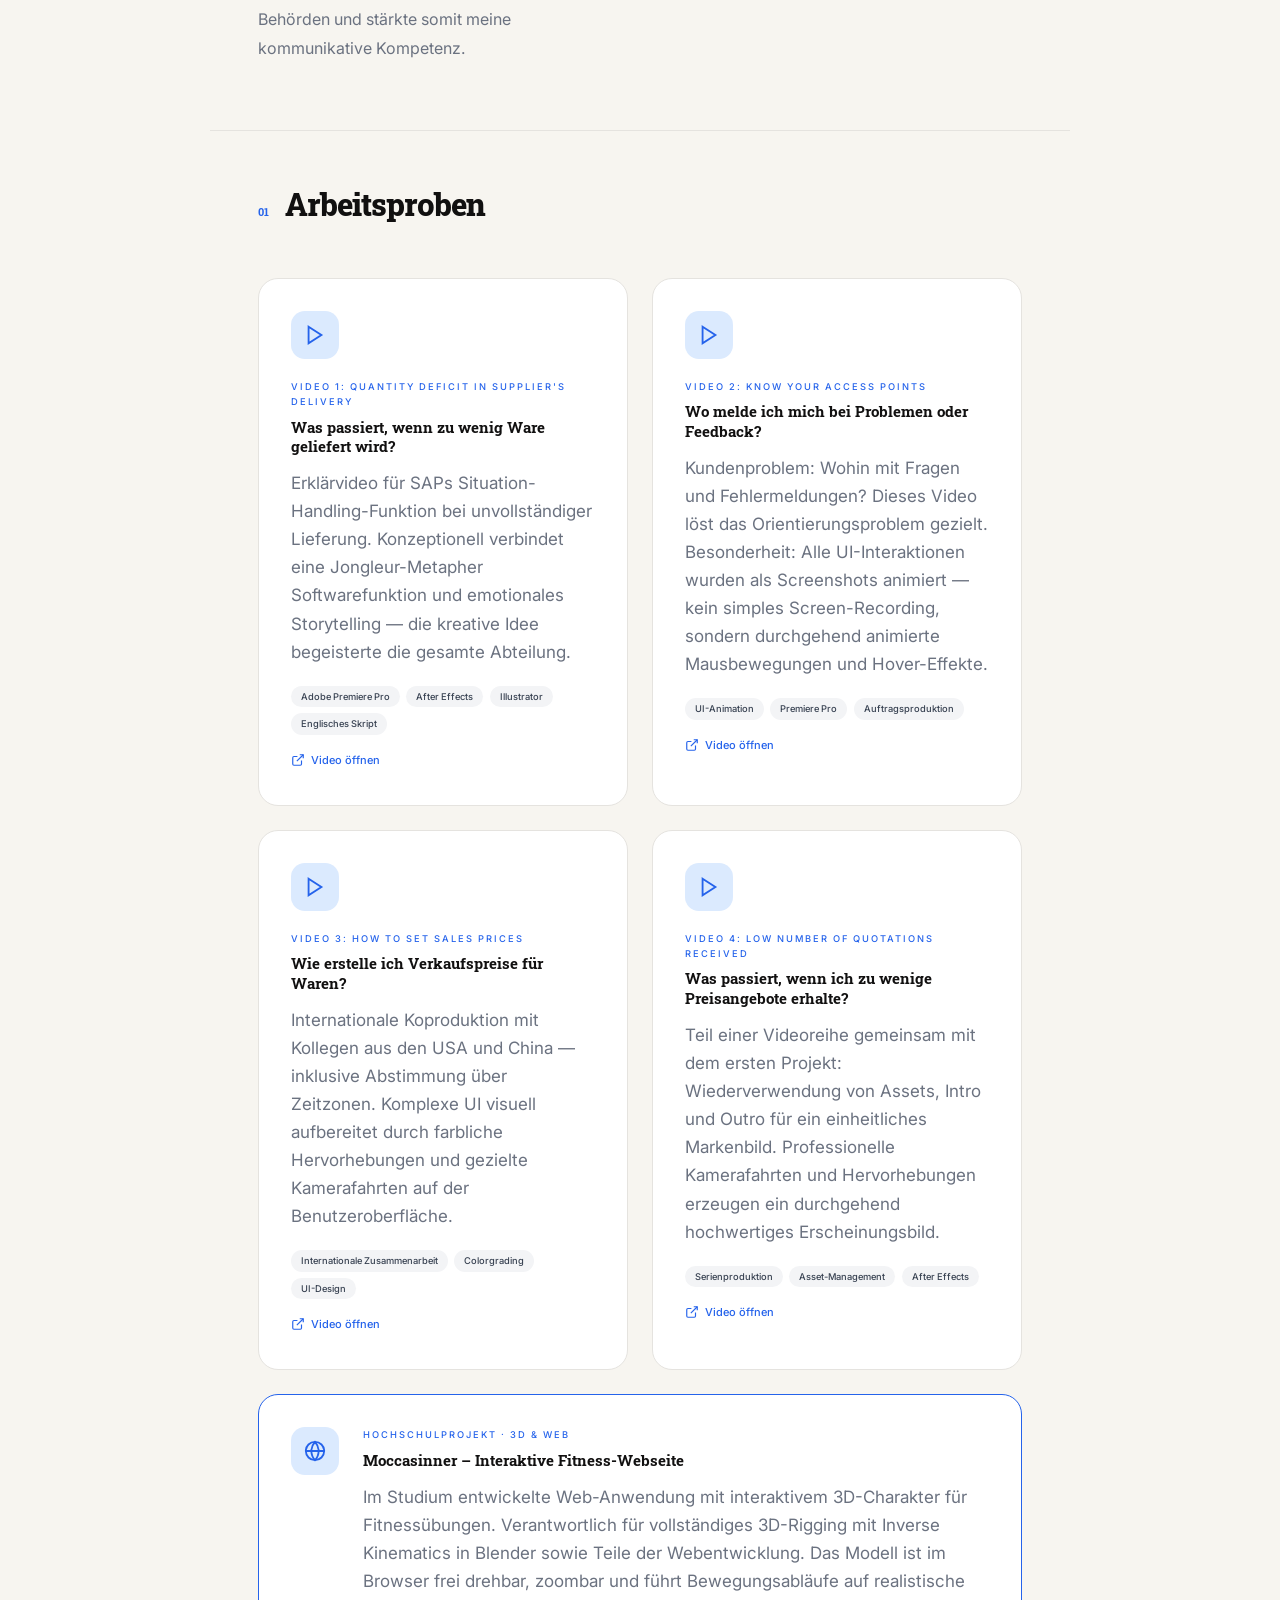
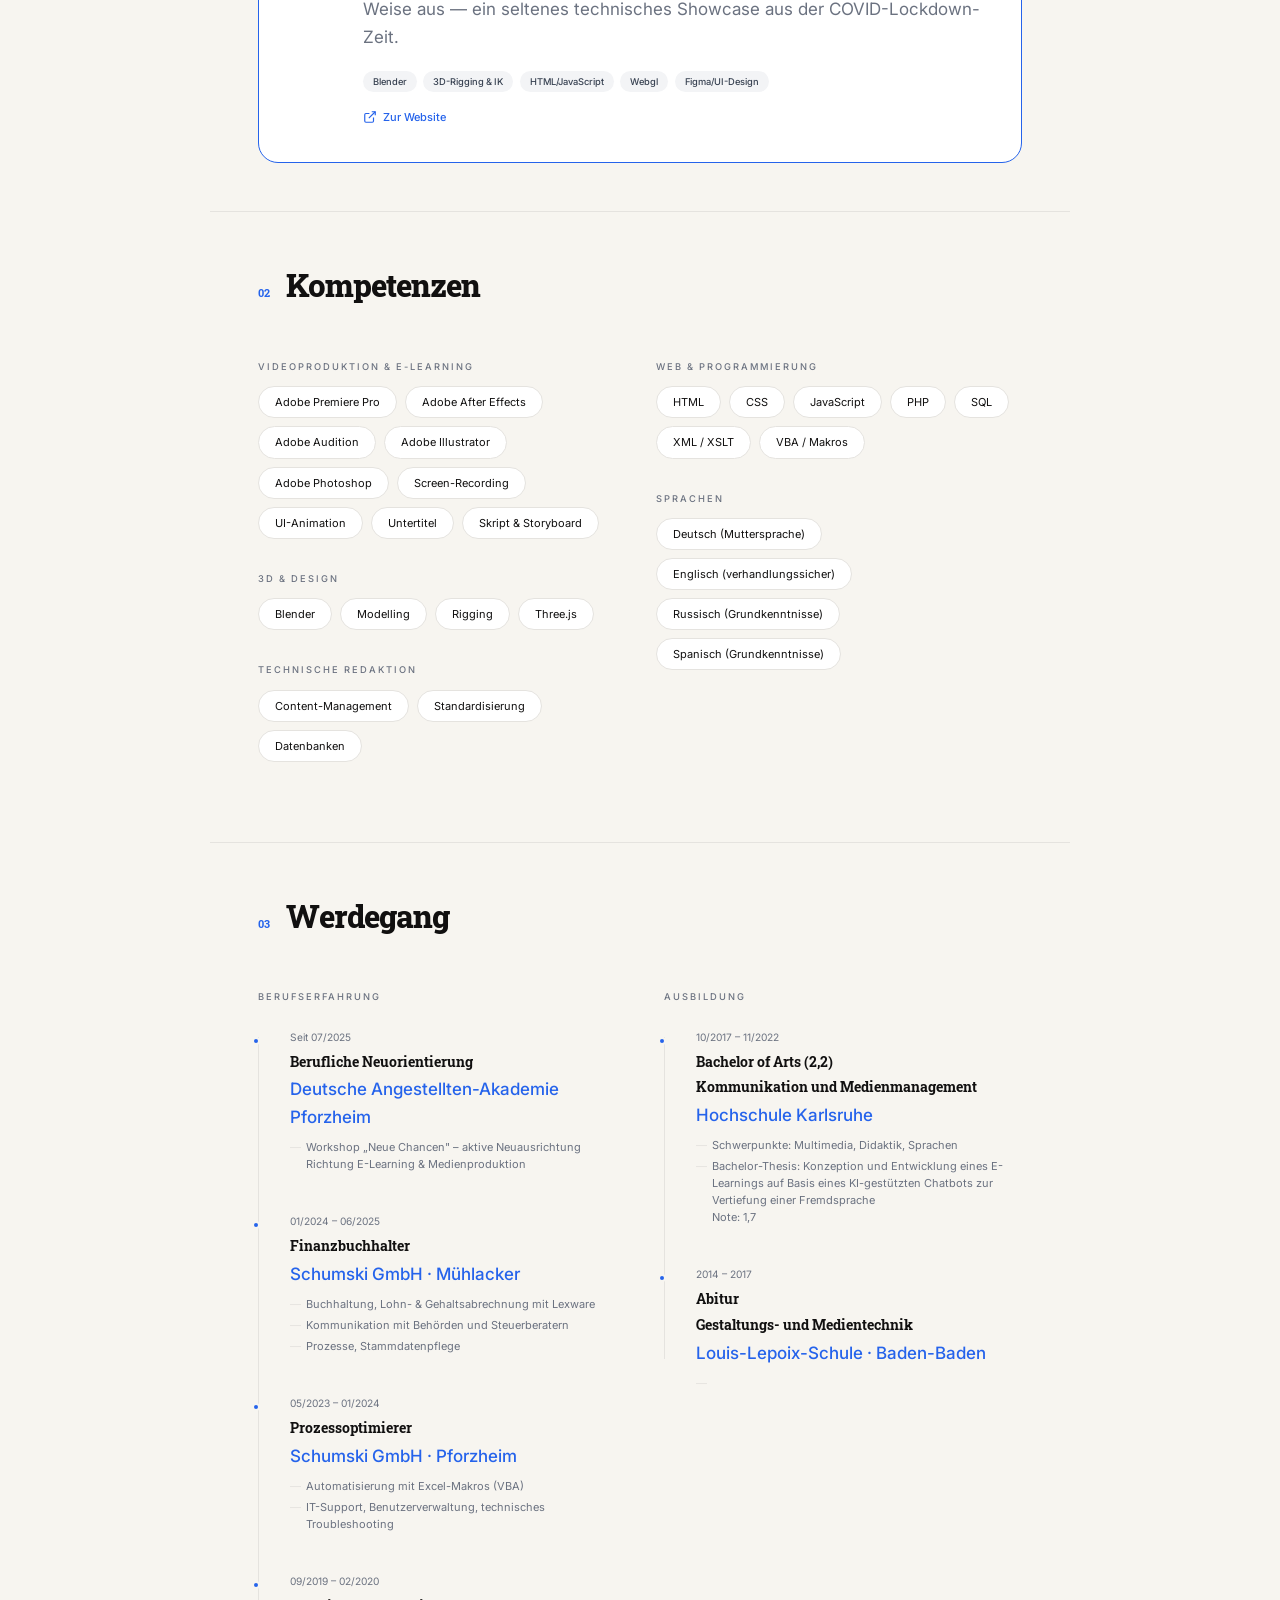
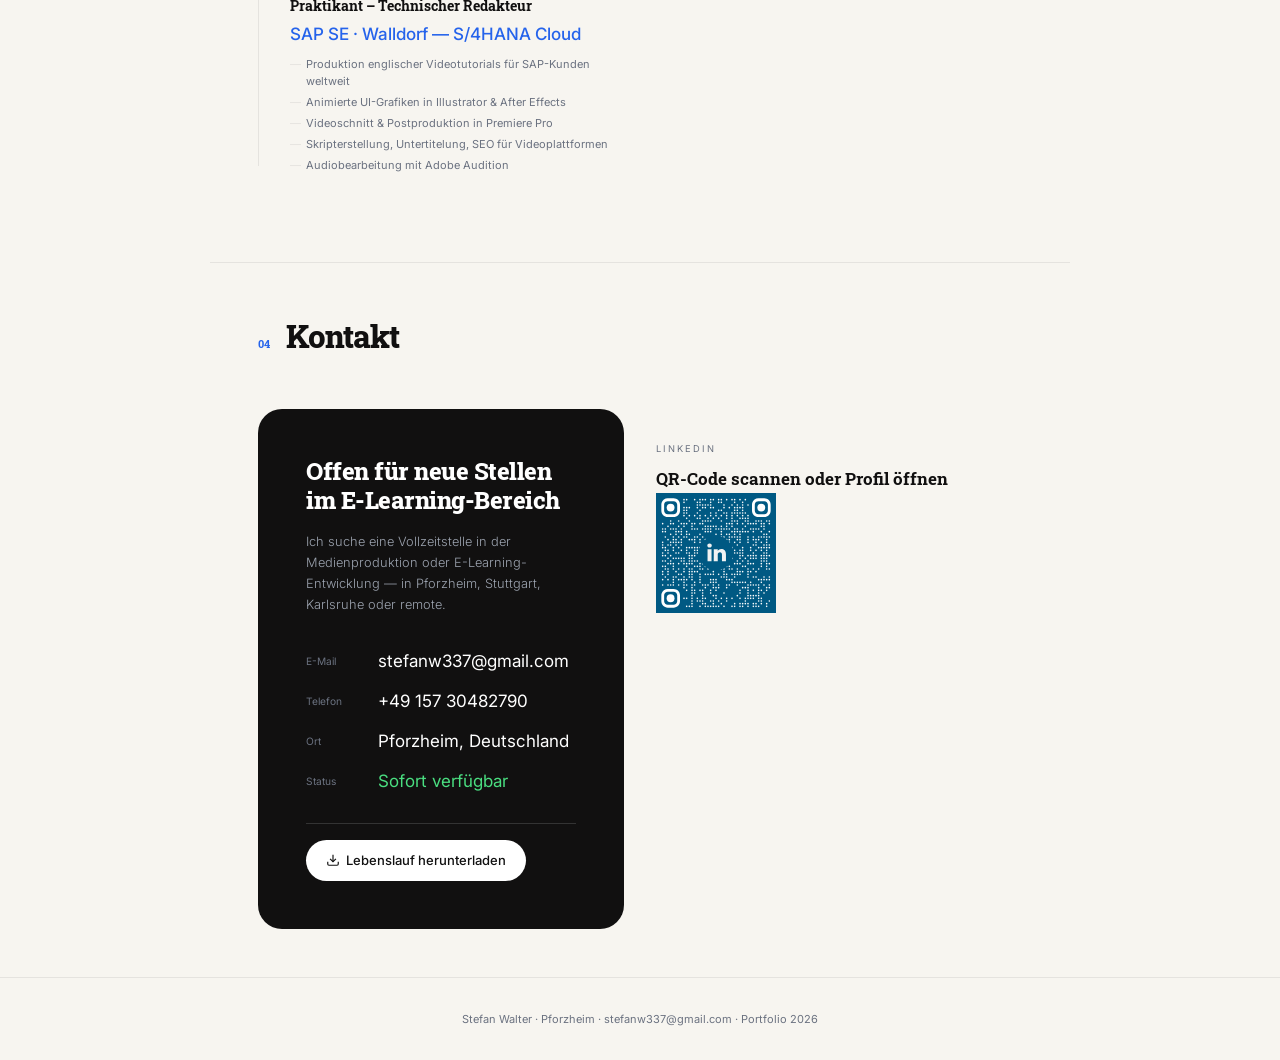
==== commit 30840fc2: "reverted" ====
--- a/index.html
+++ b/index.html
@@ -3,7 +3,7 @@
 <head>
 <meta charset="UTF-8">
 <meta name="viewport" content="width=device-width, initial-scale=1.0">
-<title>Stefan Walter – E-Learning & Medienproduktion</title>
+<title>Stefan Walter Portfolio</title>
 <link rel="icon" type="image/svg+xml" href="data:image/svg+xml,<svg xmlns='http://www.w3.org/2000/svg' viewBox='0 0 32 32'><rect width='32' height='32' rx='8' fill='%23111'/><rect x='4' y='10' width='24' height='16' rx='2' fill='%232563eb'/><rect x='4' y='10' width='24' height='5' fill='%231d4ed8'/><line x1='10' y1='10' x2='8' y2='6' stroke='white' stroke-width='2'/><line x1='16' y1='10' x2='14' y2='6' stroke='white' stroke-width='2'/><line x1='22' y1='10' x2='20' y2='6' stroke='white' stroke-width='2'/></svg>">
 <link rel="preconnect" href="https://fonts.googleapis.com">
 <link href="https://fonts.googleapis.com/css2?family=Syne:wght@400;500;700;800&family=Inter:wght@300;400;500&display=swap" rel="stylesheet">
@@ -25,62 +25,60 @@
   </ul>
 </nav>
 
+<main>
+
 <!-- HERO -->
-<div style="max-width:860px; margin:0 auto; padding: 80px 2rem 0;">
-<div class="hero" style="padding:0; padding-top: 80px; padding-bottom: 4rem;">
+<div class="container">
+<div class="hero">
   <div class="hero-text">
-    <div class="hero-eyebrow">E-Learning · Medienproduktion · Videotutorials</div>
+    <div class="hero-eyebrow">Medienproduktion und Technisches Know-How</div>
     <h1 class="hero-name">Stefan<br>Walter</h1>
     <div class="hero-tags">
       <span class="tag">Adobe Creative Cloud</span>
-      <span class="tag">Videoschnitt</span>
+      <span class="tag">Videoproduktion</span>
+      <span class="tag">Instructional Design</span>
+      <span class="tag">Content-Management</span>
       <span class="tag">Englisch C1</span>
     </div>
-    <p class="hero-sub">Ich produziere erklärende Videos und digitale Lerninhalte, die komplexe Software verständlich machen — mit Erfahrung aus der Technischen Redaktion bei SAP SE und einem Studium in Kommunikation & Medienmanagement.</p>
+    <p class="hero-sub">Ich produziere digitale Lerninhalte, die komplexe Software verständlich machen — mit Erfahrung aus der Technischen Redaktion bei SAP SE und einem Studium in Kommunikation & Medienmanagement.</p>
     <div class="hero-cta">
       <a href="#projekte" class="btn-primary">Projekte ansehen</a>
       <a href="#kontakt" class="btn-secondary">Kontakt aufnehmen</a>
     </div>
   </div>
   <div class="hero-photo">
-    <img src="Stefan_.JPG" alt="">
+    <img src="Stefan_.JPG" alt="Porträt von Stefan Walter">
   </div>
 </div>
 </div>
 
 
-<section id="ueber-mich" style="max-width:860px; margin:0 auto; padding: 5rem 2rem;">
+<section id="ueber-mich">
   <div class="section-header">
     <span class="section-num">00</span>
     <h2 class="section-title">Über mich</h2>
   </div>
-  <div style="display:grid; grid-template-columns:1fr 1fr; gap:3rem; align-items:start;">
+  <div class="cv-grid">
     <div>
-      <p style="font-size:16px; line-height:1.8; color:var(--color-text-primary, #111); margin-bottom:1.25rem;">
-        Ich bin Stefan Walter, 28 Jahre alt, aus Pforzheim — und ich verbinde zwei Welten, die selten zusammenkommen: technisches Verständnis und visuelles Storytelling.
-      </p>
-      <p style="font-size:16px; line-height:1.8; color:var(--gray); margin-bottom:1.25rem;">
-        Während meines Studiums im Studiengang Kommunikation und Medienmanagement an der Hochschule Karlsruhe sammelte ich erste Erfahrungen in der Didaktik und Medienaufbereitung. Zudem absolvierte ich ein Praktikum bei SAP SE in Walldorf, wo ich in der Technischen Redaktion erklärende Videotutorials für internationale Kunden produzierte — auf Englisch, mit animierten UI-Grafiken und durchgehend hohem Produktionsstandard.
-      </p>
-      <p style="font-size:16px; line-height:1.8; color:var(--gray);">
-        Nach dem Studium sammelte ich Erfahrung in der Prozessoptimierung und Finanzbuchhaltung — was mir ein tiefes Verständnis für komplexe Unternehmensprozesse gab. Genau dieses Wissen möchte ich jetzt nutzen, um als E-Learning-Produzent anspruchsvolle Lerninhalte zu schaffen, die wirklich funktionieren.
-      </p>
-    </div>
-    <div style="display:flex; flex-direction:column; gap:1rem;">
-      <div style="background:var(--accent-light); border-radius:16px; padding:1.25rem 1.5rem;">
-        <div style="font-size:11px; letter-spacing:2px; text-transform:uppercase; color:var(--accent); font-weight:500; margin-bottom:0.4rem;">Studium</div>
-        <div style="font-size:15px; font-weight:500;">B.A. Kommunikation & Medienmanagement</div>
-        <div style="font-size:13px; color:var(--gray);">Hochschule Karlsruhe · Abschluss 2,2</div>
-      </div>
-      <div style="background:#f3f4f6; border-radius:16px; padding:1.25rem 1.5rem;">
-        <div style="font-size:11px; letter-spacing:2px; text-transform:uppercase; color:var(--gray); font-weight:500; margin-bottom:0.4rem;">Praktikum</div>
-        <div style="font-size:15px; font-weight:500;">SAP SE · Technische Redaktion</div>
-        <div style="font-size:13px; color:var(--gray);">S/4HANA Cloud · Walldorf · 2019–2020</div>
-      </div>
-      <div style="background:#f3f4f6; border-radius:16px; padding:1.25rem 1.5rem;">
-        <div style="font-size:11px; letter-spacing:2px; text-transform:uppercase; color:var(--gray); font-weight:500; margin-bottom:0.4rem;">Sprachen</div>
-        <div style="font-size:15px; font-weight:500;">Deutsch · Englisch · Russisch · Spanisch</div>
-        <div style="font-size:13px; color:var(--gray);">Verhandlungssicher auf Englisch</div>
+      <p class="text-lg">Ich bin Stefan Walter, 28 Jahre alt, aus Pforzheim — und ich verbinde zwei Welten, die selten zusammenkommen: technisches Verständnis und visuelles Storytelling.</p>
+      <p class="text-lg text-muted">Während meines Studiums im Studiengang Kommunikation und Medienmanagement an der Hochschule Karlsruhe sammelte ich erste Erfahrungen in der Didaktik und Medienaufbereitung. Zudem absolvierte ich ein Praktikum bei SAP SE in Walldorf, wo ich in der Technischen Redaktion Videotutorials für internationale Kunden produzierte — auf Englisch, mit animierten Grafiken und durchgehend hohem Produktionsstandard.</p>
+      <p class="text-lg text-muted">Nach dem Studium sammelte ich Erfahrung in der Prozessoptimierung und Finanzbuchhaltung. Die Arbeit brachte mich in den Kontakt mit verschiedenen Menschen und Behörden und stärkte somit meine kommunikative Kompetenz.</p>
+    </div>
+    <div class="flex-column">
+      <div class="info-box info-box--accent">
+        <div class="info-box__label">Studium</div>
+        <div class="info-box__title">B.A. Kommunikation & Medienmanagement</div>
+        <div class="info-box__sub">Hochschule Karlsruhe · Abschluss 2,2</div>
+      </div>
+      <div class="info-box info-box--neutral">
+        <div class="info-box__label">Praktikum</div>
+        <div class="info-box__title">SAP SE · Technische Redaktion</div>
+        <div class="info-box__sub">S/4HANA Cloud · Walldorf · 2019–2020</div>
+      </div>
+      <div class="info-box info-box--neutral">
+        <div class="info-box__label">Sprachen</div>
+        <div class="info-box__title">Deutsch · Englisch · Russisch</div>
+        <div class="info-box__sub">Verhandlungssicher auf Englisch</div>
       </div>
     </div>
   </div>
@@ -96,7 +94,7 @@
 
   <div class="projects-grid">
 
-    <a class="project-card" href="https://sapvideoa35699dc5.hana.ondemand.com/?entry_id=1_6lkx2xf5" target="_blank" style="border: 1.5px solid var(--accent);">
+    <a class="project-card" href="https://sapvideoa35699dc5.hana.ondemand.com/?entry_id=1_6lkx2xf5" target="_blank" rel="noopener noreferrer">
       <div class="project-icon">
         <svg viewBox="0 0 24 24" fill="none" stroke="#2563eb" stroke-width="2" stroke-linecap="round"><polygon points="5,3 19,12 5,21"/></svg>
       </div>
@@ -115,7 +113,7 @@
       </div>
     </a>
 
-    <a class="project-card" href="https://sapvideoa35699dc5.hana.ondemand.com/?entry_id=1_t5j2ogti" target="_blank" style="border: 1.5px solid var(--accent);">
+    <a class="project-card" href="https://sapvideoa35699dc5.hana.ondemand.com/?entry_id=1_t5j2ogti" target="_blank" rel="noopener noreferrer">
       <div class="project-icon">
         <svg viewBox="0 0 24 24" fill="none" stroke="#2563eb" stroke-width="2" stroke-linecap="round"><polygon points="5,3 19,12 5,21"/></svg>
       </div>
@@ -133,7 +131,7 @@
       </div>
     </a>
 
-    <a class="project-card" href="https://sapvideoa35699dc5.hana.ondemand.com/?entry_id=1_t6ssh8dl" target="_blank" style="border: 1.5px solid var(--accent);">
+    <a class="project-card" href="https://sapvideoa35699dc5.hana.ondemand.com/?entry_id=1_t6ssh8dl" target="_blank" rel="noopener noreferrer">
       <div class="project-icon">
         <svg viewBox="0 0 24 24" fill="none" stroke="#2563eb" stroke-width="2" stroke-linecap="round"><polygon points="5,3 19,12 5,21"/></svg>
       </div>
@@ -151,7 +149,7 @@
       </div>
     </a>
 
-    <a class="project-card" href="https://sapvideoa35699dc5.hana.ondemand.com/?entry_id=0_01muxt21" target="_blank" style="border: 1.5px solid var(--accent);">
+    <a class="project-card" href="https://sapvideoa35699dc5.hana.ondemand.com/?entry_id=0_01muxt21" target="_blank" rel="noopener noreferrer">
       <div class="project-icon">
         <svg viewBox="0 0 24 24" fill="none" stroke="#2563eb" stroke-width="2" stroke-linecap="round"><polygon points="5,3 19,12 5,21"/></svg>
       </div>
@@ -172,10 +170,10 @@
   </div>
 
   <!-- Bonus project -->
-  <div style="margin-top: 1.5rem;">
-    <a class="project-card" href="https://desaforo.github.io/Moccasinner/Website/" target="_blank" style="display:block; border: 1.5px solid var(--accent);">
-      <div style="display:flex; gap:1.5rem; align-items:flex-start;">
-        <div class="project-icon" style="flex-shrink:0;">
+  <div class="bonus-project">
+    <a class="project-card" href="https://desaforo.github.io/Moccasinner/Website/" target="_blank" rel="noopener noreferrer">
+      <div class="flex-row">
+        <div class="project-icon flex-shrink-0">
           <svg viewBox="0 0 24 24" fill="none" stroke="#2563eb" stroke-width="2" stroke-linecap="round"><circle cx="12" cy="12" r="10"/><path d="M2 12h20"/><path d="M12 2a15.3 15.3 0 0 1 4 10 15.3 15.3 0 0 1-4 10 15.3 15.3 0 0 1-4-10 15.3 15.3 0 0 1 4-10z"/></svg>
         </div>
         <div>
@@ -215,12 +213,13 @@
         <div class="skill-group-label">Videoproduktion & E-Learning</div>
         <div class="skill-list">
           <span class="skill-pill">Adobe Premiere Pro</span>
-          <span class="skill-pill">After Effects</span>
+          <span class="skill-pill">Adobe After Effects</span>
           <span class="skill-pill">Adobe Audition</span>
           <span class="skill-pill">Adobe Illustrator</span>
+          <span class="skill-pill">Adobe Photoshop</span>
           <span class="skill-pill">Screen-Recording</span>
           <span class="skill-pill">UI-Animation</span>
-          <span class="skill-pill">Untertitelung</span>
+          <span class="skill-pill">Untertitel</span>
           <span class="skill-pill">Skript & Storyboard</span>
         </div>
       </div>
@@ -228,9 +227,17 @@
         <div class="skill-group-label">3D & Design</div>
         <div class="skill-list">
           <span class="skill-pill">Blender</span>
-          <span class="skill-pill">3D-Rigging</span>
-          <span class="skill-pill">Adobe Photoshop</span>
-          <span class="skill-pill">Grafikdesign</span>
+          <span class="skill-pill">Modelling</span>
+          <span class="skill-pill">Rigging</span>          
+          <span class="skill-pill">Three.js</span>
+        </div>
+      </div>
+      <div class="skill-group">
+        <div class="skill-group-label">Technische Redaktion</div>
+        <div class="skill-list">
+          <span class="skill-pill">Content-Management</span>
+          <span class="skill-pill">Standardisierung</span>
+          <span class="skill-pill">Datenbanken</span>
         </div>
       </div>
     </div>
@@ -269,9 +276,9 @@
     <h2 class="section-title">Werdegang</h2>
   </div>
 
-  <div style="display:grid; grid-template-columns:1fr 1fr; gap:3rem;" class="werdegang-grid">
+  <div class="cv-grid">
     <div>
-      <div style="font-size: 9.3px; letter-spacing:2px; text-transform:uppercase; color:var(--gray); margin-bottom:1.5rem;">Berufserfahrung</div>
+      <div class="section-subheading">Berufserfahrung</div>
       <div class="cv-timeline">
 
         <div class="cv-item">
@@ -321,25 +328,27 @@
     </div>
 
     <div>
-      <div style="font-size: 9.3px; letter-spacing:2px; text-transform:uppercase; color:var(--gray); margin-bottom:1.5rem;">Ausbildung</div>
+      <div class="section-subheading">Ausbildung</div>
       <div class="cv-timeline">
 
         <div class="cv-item">
           <div class="cv-period">10/2017 – 11/2022</div>
           <div class="cv-role">Bachelor of Arts (2,2)</div>
+          <div class="cv-role">Kommunikation und Medienmanagement</div>
           <div class="cv-org">Hochschule Karlsruhe</div>
           <ul class="cv-bullets">
-            <li>KommunikVation und Medienmanagement</li>
-            <li>Schwerpunkte: Multimedia, 3D, Webentwicklung, Mediendesign</li>
+            <li>Schwerpunkte: Multimedia, Didaktik, Sprachen</li>
+            <li>Bachelor-Thesis: Konzeption und Entwicklung eines E-Learnings auf Basis eines KI-gestützten Chatbots zur Vertiefung einer Fremdsprache <br> Note: 1,7 </li>
           </ul>
         </div>
 
         <div class="cv-item">
           <div class="cv-period">2014 – 2017</div>
           <div class="cv-role">Abitur</div>
+          <div class="cv-role">Gestaltungs- und Medientechnik</div>
           <div class="cv-org">Louis-Lepoix-Schule · Baden-Baden</div>
           <ul class="cv-bullets">
-            <li>Profilfach: Gestaltungs- und Medientechnik</li>
+            <li></li>
           </ul>
         </div>
 
@@ -376,11 +385,11 @@
         </div>
         <div class="contact-row">
           <span class="contact-row-label">Status</span>
-          <span class="contact-row-val" style="color:#4ade80;">Sofort verfügbar</span>
-        </div>
-
-        <div class="contact-row" style="margin-top:1rem; padding-top:1rem; border-top:1px solid #333; gap:0.75rem; flex-wrap:wrap;">
-          <a href="https://stefanw337.github.io/my-portfolio/Walter_Stefan_Lebenslauf-2025v5.pdf" download style="background:#fff; color:#111; padding:0.6rem 1.25rem; border-radius:100px; font-size:13px; font-weight:500; text-decoration:none; display:inline-flex; align-items:center; gap:6px;">
+          <span class="contact-row-val status-available">Sofort verfügbar</span>
+        </div>
+
+        <div class="contact-row contact-row--divider">
+          <a href="https://stefanw337.github.io/my-portfolio/Walter_Stefan_Lebenslauf-2025v5.pdf" download class="download-btn">
             <svg width="14" height="14" viewBox="0 0 24 24" fill="none" stroke="currentColor" stroke-width="2"><path d="M21 15v4a2 2 0 0 1-2 2H5a2 2 0 0 1-2-2v-4"/><polyline points="7,10 12,15 17,10"/><line x1="12" y1="15" x2="12" y2="3"/></svg>
             Lebenslauf herunterladen
           </a>
@@ -391,14 +400,16 @@
     <div class="contact-info">
       <div class="info-block">
         <div class="info-label">LinkedIn</div>
-        <div class="info-value" style="font-size: 13.6px; font-family:'Inter',sans-serif; font-weight:400;">QR-Code scannen oder Profil öffnen</div>
-      </div>
-    </div>
-      <a href="https://www.linkedin.com/in/stefan-walter-aaa853203/" target="_blank" rel="noopener noreferrer">
-        <img src="qr-code.svg" alt="LinkedIn QR-Code">
-      </a>
+        <div class="info-value">QR-Code scannen oder Profil öffnen</div>
+        <a href="https://www.linkedin.com/in/stefan-walter-aaa853203/" target="_blank" rel="noopener noreferrer">
+          <img src="qr-code.svg" alt="LinkedIn QR-Code">
+        </a>
+
+      </div>
+    </div>
   </div>
 </section>
+</main>
 
 <footer>
   Stefan Walter · Pforzheim · stefanw337@gmail.com · Portfolio 2026
--- a/styles.css
+++ b/styles.css
@@ -19,8 +19,6 @@
   color: var(--black);
   font-size: 14px;
   line-height: 1.65;
-  overflow-wrap: break-word;
-  word-break: break-word;
 }
 
 /* NAV */
@@ -472,8 +470,6 @@
   border-radius: 24px;
   padding: 3rem;
   color: #fff;
-  overflow-wrap: break-word;
-  word-break: break-word;
 }
 
 .contact-card h3 {
@@ -514,12 +510,7 @@
 }
 
 .contact-row-label { color: #6b7280; font-size: 10.2px; min-width: 60px; }
-.contact-row-val { 
-  color: #fff; 
-  font-weight: 400;
-  word-break: break-word;
-  overflow-wrap: break-word;
-}
+.contact-row-val { color: #fff; font-weight: 400; }
 
 .contact-info {
   padding: 2rem 0;
@@ -633,7 +624,12 @@
 
 /* RESPONSIVE */
 @media (max-width: 768px) {
-  /* Navigation */
+  .hero { flex-direction: column-reverse; gap: 2rem; }
+  .hero-photo { width: 100%; height: 280px; }
+  .projects-grid, .skills-layout, .contact-grid, .cv-grid { grid-template-columns: 1fr; }
+  .hero-name {
+    font-size: 44.2px;
+  }
   nav {
     padding: 1rem;
     height: auto;
@@ -645,209 +641,4 @@
     gap: 0.75rem;
     margin-top: 0.75rem;
   }
-  .nav-links a {
-    font-size: 13px;
-  }
-  
-  /* Hero Section */
-  .hero { 
-    flex-direction: column-reverse; 
-    gap: 2rem;
-    padding: 60px 1.5rem 2rem !important;
-  }
-  .hero-photo { width: 100%; height: 250px; }
-  .hero-name {
-    font-size: 40px;
-  }
-  .hero-eyebrow {
-    font-size: 9px;
-  }
-  .hero-sub {
-    font-size: 15px;
-  }
-  .hero-tags {
-    flex-wrap: wrap;
-    gap: 0.5rem;
-  }
-  .tag {
-    font-size: 12px;
-    padding: 0.4rem 0.8rem;
-  }
-  .hero-cta {
-    flex-wrap: wrap;
-    gap: 0.75rem;
-  }
-  
-  /* All Sections - Mobile Padding */
-  section {
-    padding: 3rem 1.5rem !important;
-  }
-  
-  /* Über mich section */
-  #ueber-mich > div {
-    grid-template-columns: 1fr !important;
-    gap: 2rem !important;
-  }
-  #ueber-mich p {
-    font-size: 15px !important;
-  }
-  
-  /* Projects Grid */
-  .projects-grid { 
-    grid-template-columns: 1fr; 
-    gap: 1.5rem;
-  }
-  .project-card {
-    padding: 1.5rem;
-  }
-  .project-title {
-    font-size: 16px;
-  }
-  .project-desc {
-    font-size: 14px;
-  }
-  
-  /* Bonus Project */
-  .bonus-project a > div {
-    flex-direction: column !important;
-    gap: 1rem !important;
-  }
-  .bonus-project .project-icon {
-    width: 40px !important;
-    height: 40px !important;
-  }
-  
-  /* Skills Layout */
-  .skills-layout { 
-    grid-template-columns: 1fr; 
-    gap: 2rem;
-  }
-  .skill-group-label {
-    font-size: 11px;
-  }
-  .skill-pill {
-    font-size: 12px;
-    padding: 0.4rem 0.8rem;
-  }
-  
-  /* Werdegang */
-  .cv-grid { 
-    grid-template-columns: 1fr; 
-  }
-  .werdegang-grid {
-    grid-template-columns: 1fr !important;
-    gap: 2rem !important;
-  }
-  .cv-timeline {
-    padding-left: 1.5rem;
-  }
-  .cv-timeline::before {
-    left: 0;
-    width: 1px;
-  }
-  .cv-item {
-    margin-bottom: 2rem;
-    padding-left: 0.5rem;
-  }
-  .cv-item::before {
-    left: -2rem;
-    width: 6px;
-    height: 6px;
-    top: 6px;
-  }
-  .cv-period {
-    font-size: 11px;
-    margin-bottom: 4px;
-  }
-  .cv-role {
-    font-size: 13px;
-    margin-bottom: 2px;
-  }
-  .cv-org {
-    font-size: 14px;
-    margin-bottom: 0.5rem;
-  }
-  .cv-bullets li {
-    font-size: 12px;
-    padding-left: 0.75rem;
-    margin-bottom: 3px;
-  }
-  
-  /* Contact Grid */
-  .contact-grid { 
-    grid-template-columns: 1fr; 
-    gap: 1.5rem;
-  }
-  .contact-card {
-    padding: 1.5rem;
-    border-radius: 16px;
-  }
-  .contact-card h3 {
-    font-size: 20px;
-    margin-bottom: 0.75rem;
-  }
-  .contact-card p {
-    font-size: 12px;
-    margin-bottom: 1.5rem;
-  }
-  .contact-detail {
-    gap: 0.5rem;
-  }
-  .contact-row {
-    flex-direction: column;
-    align-items: flex-start;
-    gap: 0.25rem;
-    font-size: 14px;
-  }
-  .contact-row-label {
-    font-size: 9px;
-    min-width: auto;
-  }
-  .contact-row-val {
-    font-size: 13px;
-  }
-  .contact-info {
-    padding: 1.5rem 0;
-  }
-  .info-block {
-    margin-bottom: 1.5rem;
-  }
-  .info-label {
-    font-size: 8px;
-    margin-bottom: 0.3rem;
-  }
-  .info-value {
-    font-size: 14px;
-  }
-  .info-sub {
-    font-size: 10px;
-  }
-  .contact-row[style*="margin-top"] a {
-    width: 100%;
-    justify-content: center;
-    font-size: 12px;
-    padding: 0.5rem 1rem;
-  }
-  
-  /* Divider */
-  .divider {
-    margin: 2rem 0;
-  }
-  
-  /* Section Header */
-  .section-header {
-    margin-bottom: 2rem;
-  }
-  .section-num {
-    font-size: 32px;
-  }
-  .section-title {
-    font-size: 32px;
-  }
-  
-  /* Footer */
-  footer {
-    padding: 1.5rem;
-    font-size: 10px;
-  }
 }
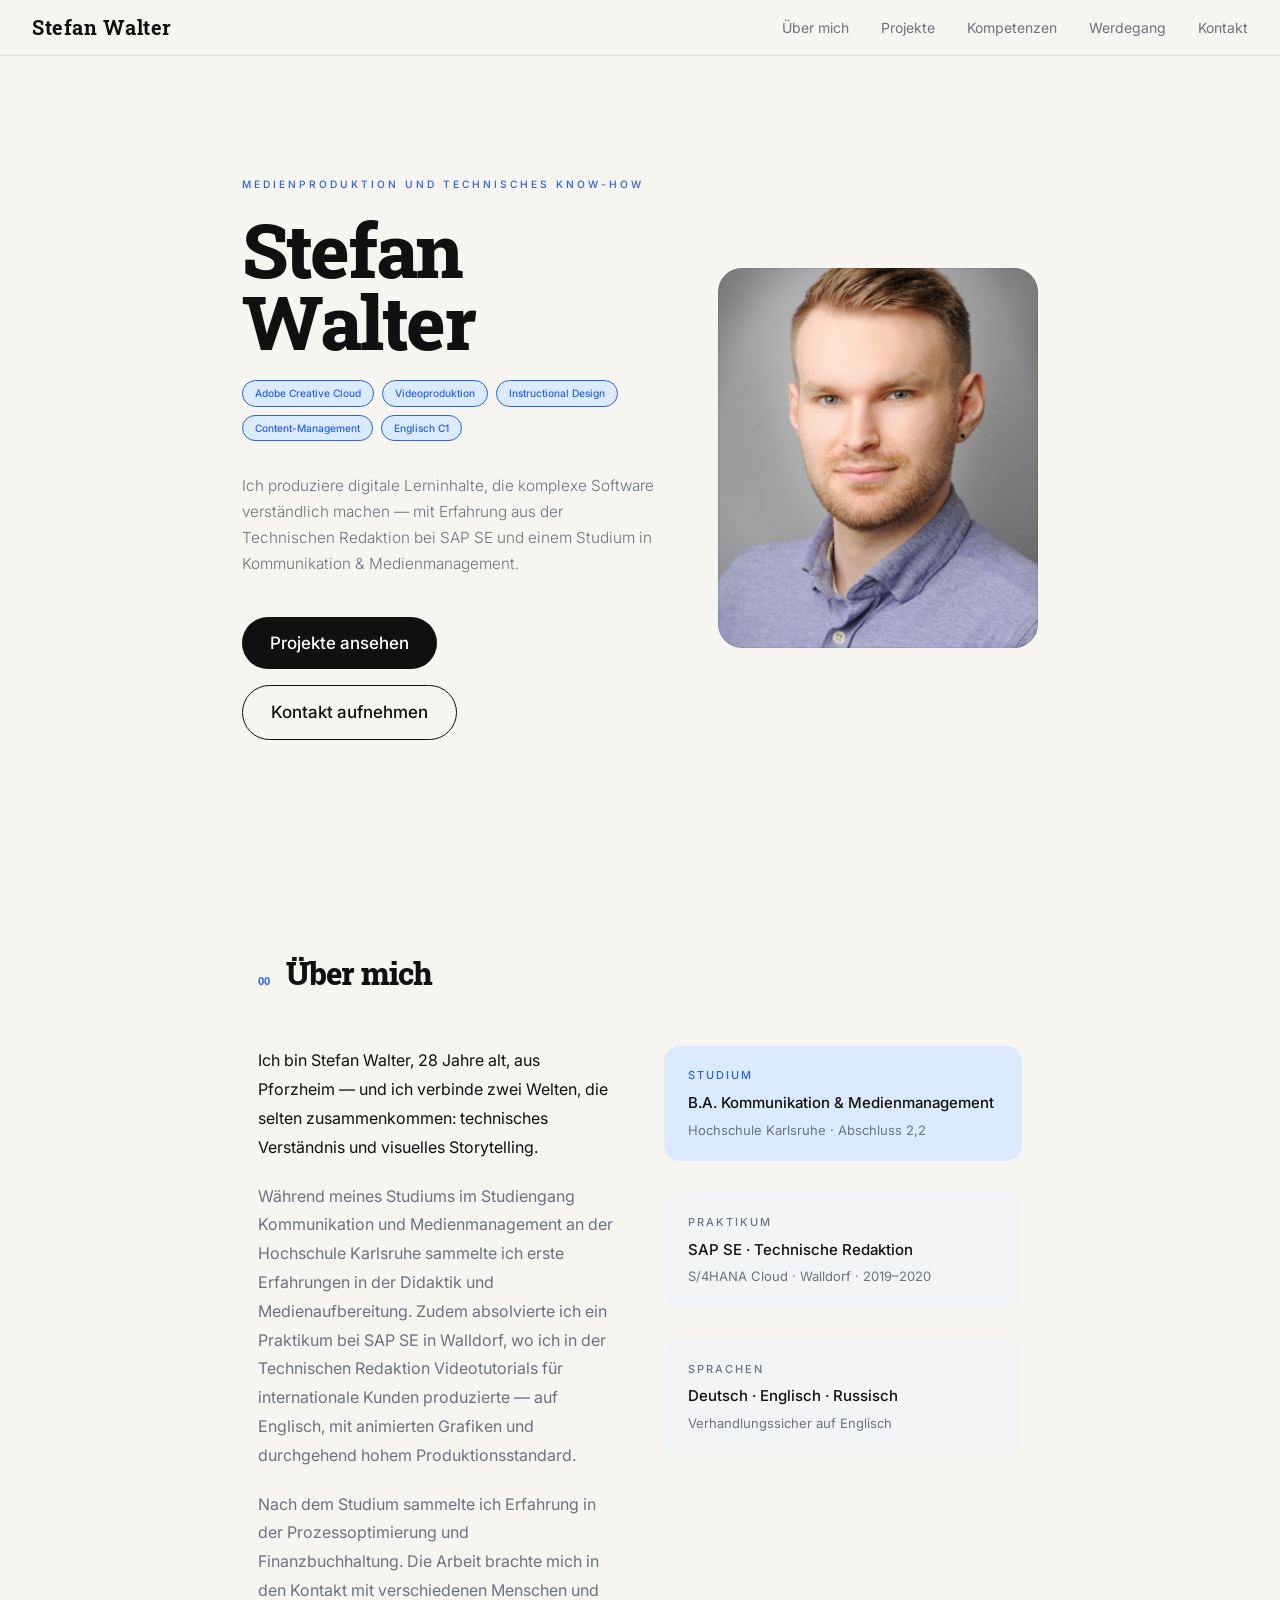
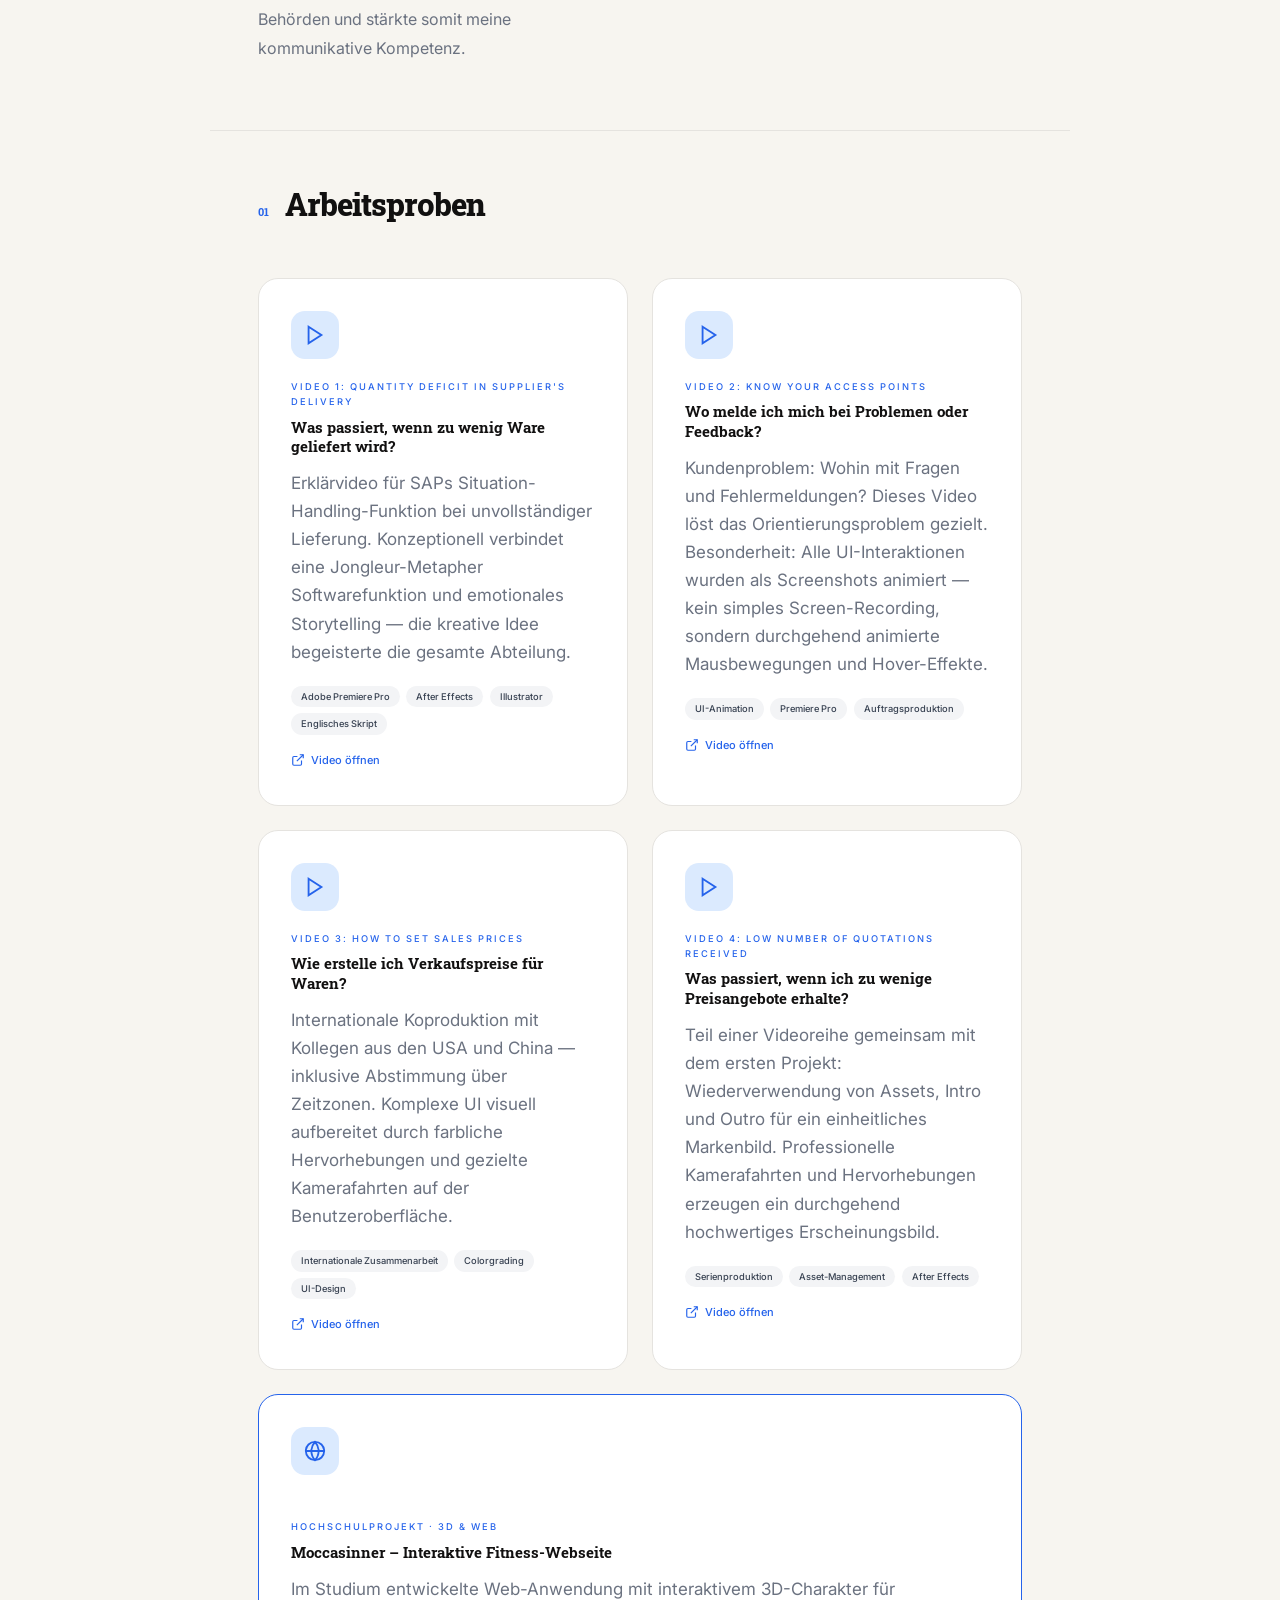
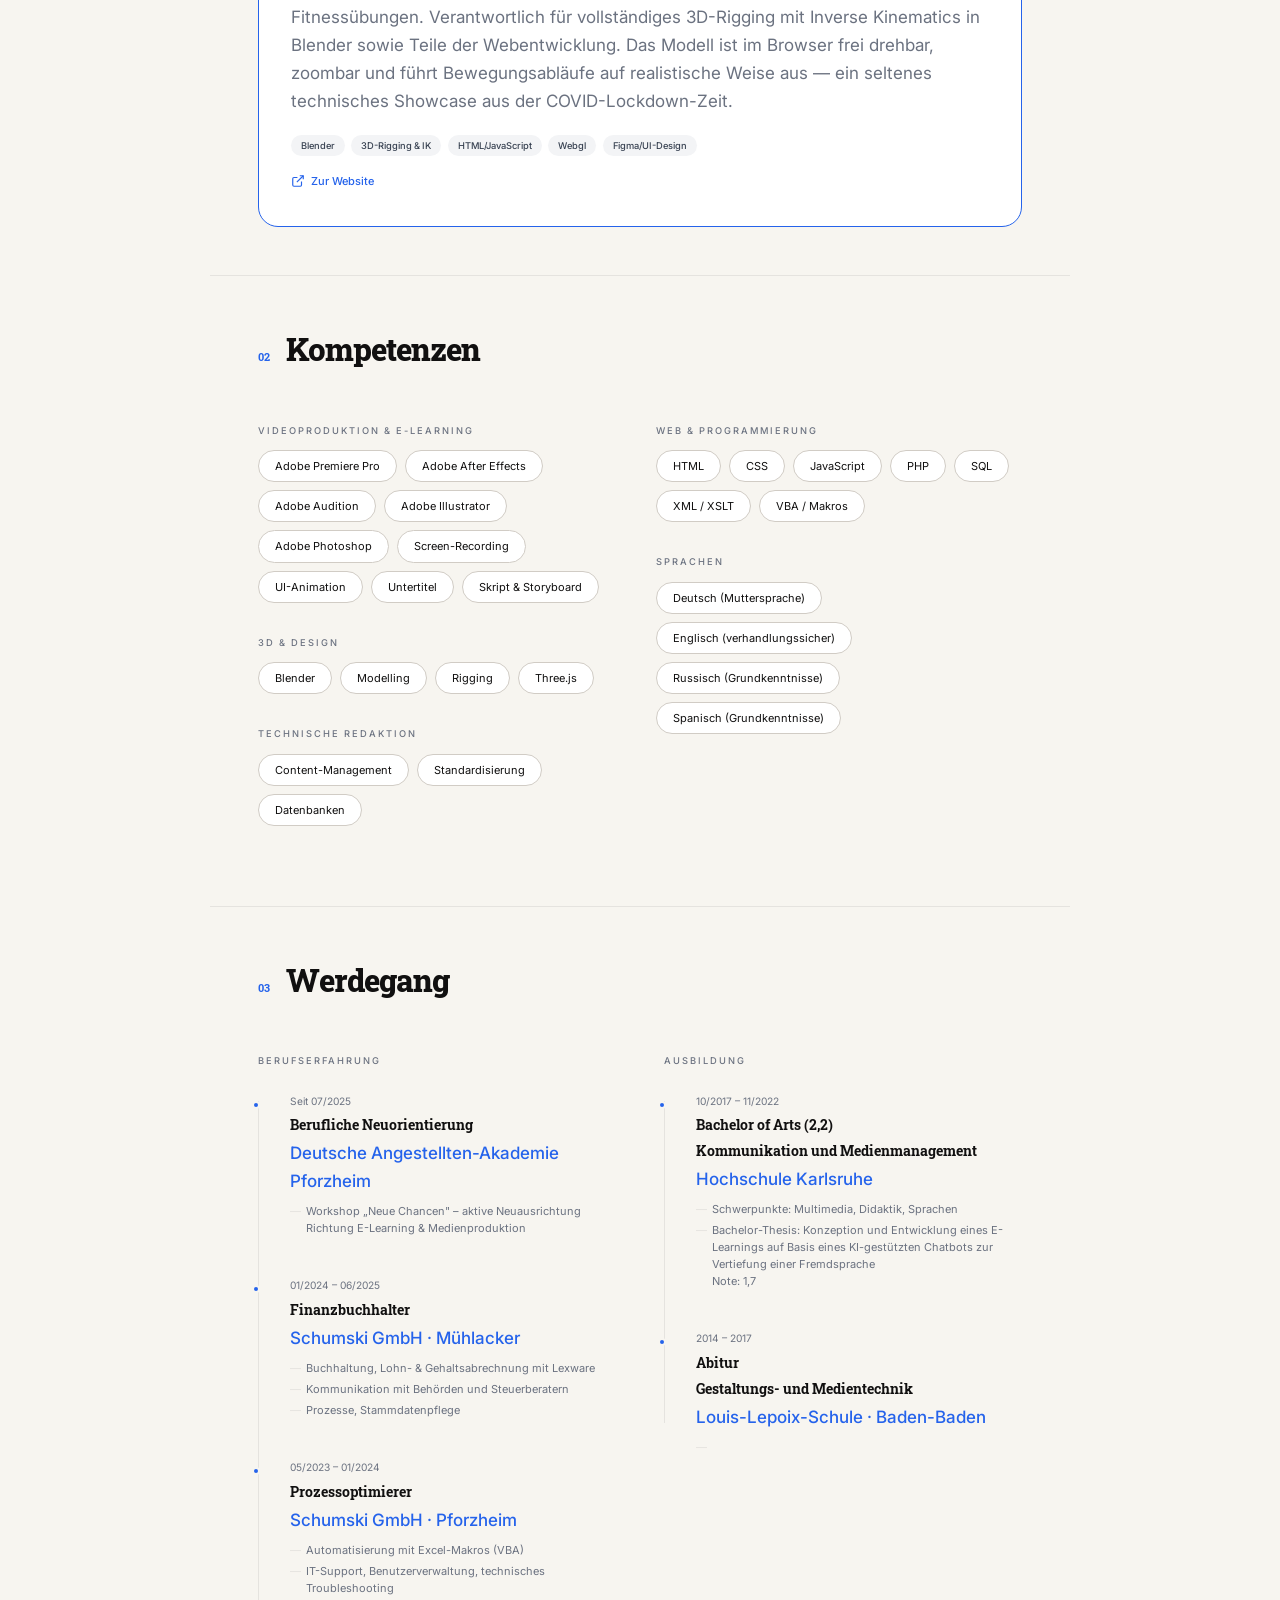
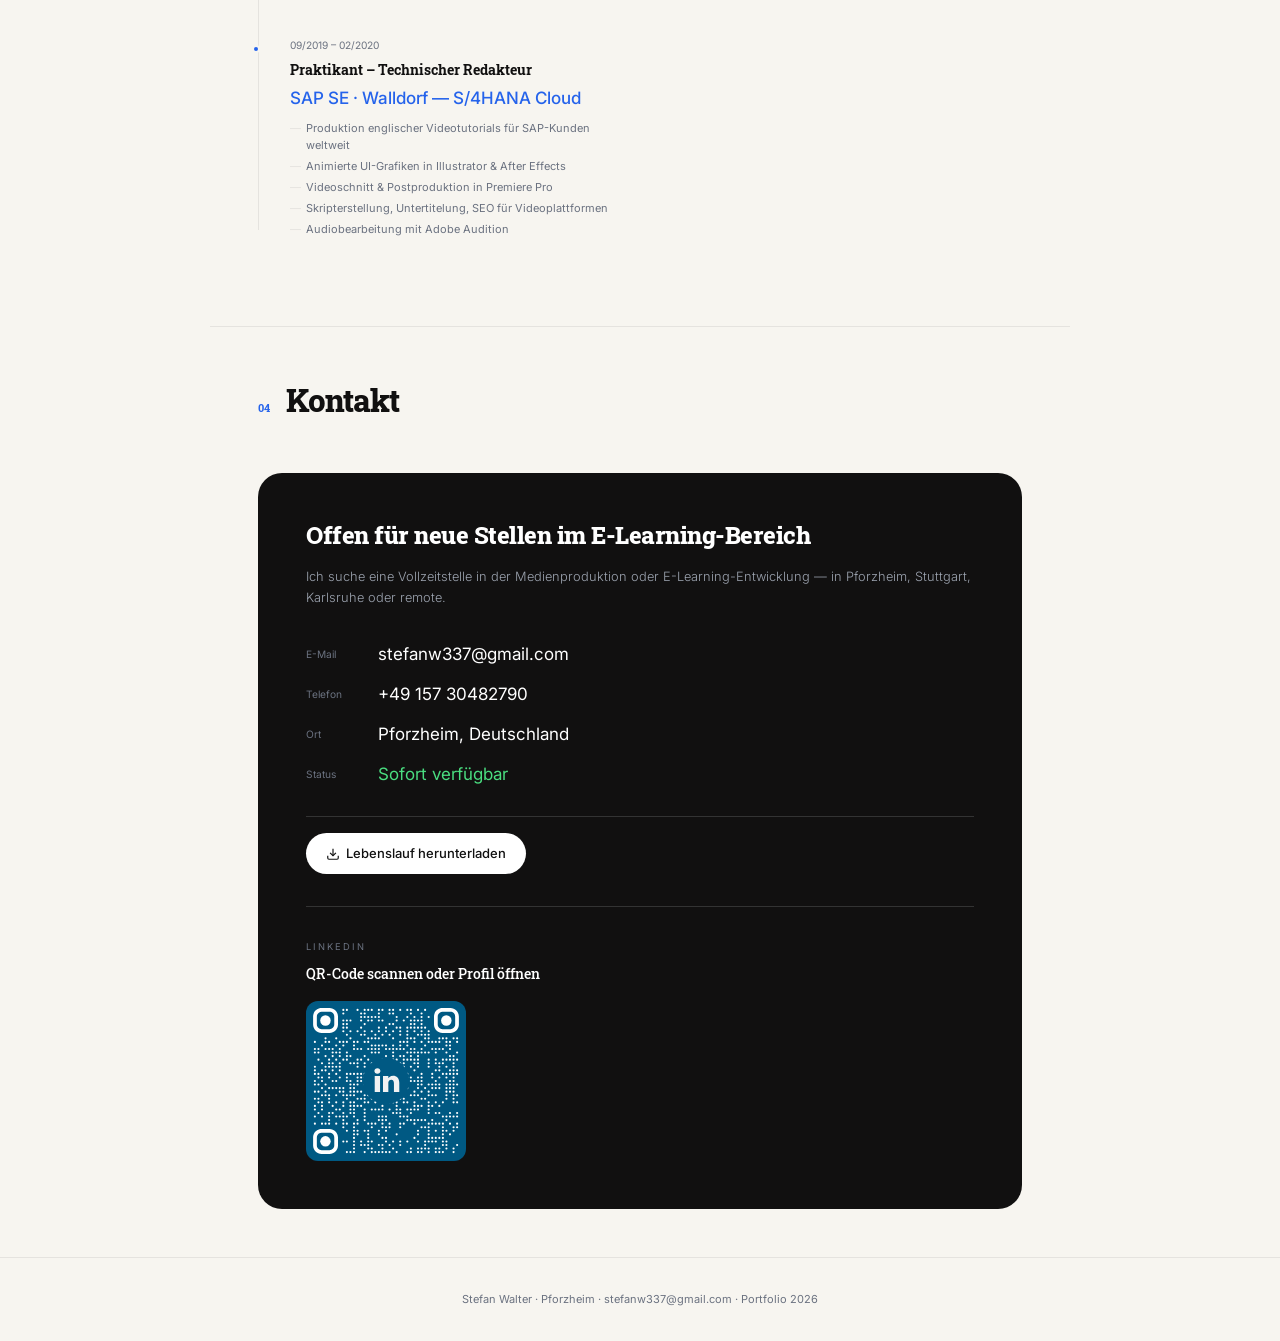
==== commit d44b7656: "enchanced mobile design" ====
--- a/index.html
+++ b/index.html
@@ -4,7 +4,7 @@
 <meta charset="UTF-8">
 <meta name="viewport" content="width=device-width, initial-scale=1.0">
 <title>Stefan Walter Portfolio</title>
-<link rel="icon" type="image/svg+xml" href="data:image/svg+xml,<svg xmlns='http://www.w3.org/2000/svg' viewBox='0 0 32 32'><rect width='32' height='32' rx='8' fill='%23111'/><rect x='4' y='10' width='24' height='16' rx='2' fill='%232563eb'/><rect x='4' y='10' width='24' height='5' fill='%231d4ed8'/><line x1='10' y1='10' x2='8' y2='6' stroke='white' stroke-width='2'/><line x1='16' y1='10' x2='14' y2='6' stroke='white' stroke-width='2'/><line x1='22' y1='10' x2='20' y2='6' stroke='white' stroke-width='2'/></svg>">
+<link rel="icon" type="image/svg+xml" href="data:image/svg+xml,<svg xmlns='http://www.w3.org/2000/svg' viewBox='0 0 32 32'><rect width='32' height='32' rx='6' fill='%23111'/><circle cx='16' cy='16' r='8' fill='%232563eb'/></svg>">
 <link rel="preconnect" href="https://fonts.googleapis.com">
 <link href="https://fonts.googleapis.com/css2?family=Syne:wght@400;500;700;800&family=Inter:wght@300;400;500&display=swap" rel="stylesheet">
 <link rel="preconnect" href="https://fonts.googleapis.com">
@@ -16,7 +16,12 @@
 
 <nav>
   <div class="nav-name">Stefan Walter</div>
-  <ul class="nav-links">
+  <button class="nav-toggle" id="navToggle" aria-label="Navigation toggle">
+    <span></span>
+    <span></span>
+    <span></span>
+  </button>
+  <ul class="nav-links" id="navLinks">
     <li><a href="#ueber-mich">Über mich</a></li>
     <li><a href="#projekte">Projekte</a></li>
     <li><a href="#kompetenzen">Kompetenzen</a></li>
@@ -395,25 +400,41 @@
           </a>
         </div>
       </div>
-    </div>
-
-    <div class="contact-info">
-      <div class="info-block">
+
+      <div class="contact-qr">
         <div class="info-label">LinkedIn</div>
-        <div class="info-value">QR-Code scannen oder Profil öffnen</div>
+        <div class="qr-description">QR-Code scannen oder Profil öffnen</div>
         <a href="https://www.linkedin.com/in/stefan-walter-aaa853203/" target="_blank" rel="noopener noreferrer">
           <img src="qr-code.svg" alt="LinkedIn QR-Code">
         </a>
-
       </div>
     </div>
   </div>
 </section>
-</main>
 
 <footer>
   Stefan Walter · Pforzheim · stefanw337@gmail.com · Portfolio 2026
 </footer>
 
+</main>
+
+<script>
+  const navToggle = document.getElementById('navToggle');
+  const navLinks = document.getElementById('navLinks');
+
+  navToggle.addEventListener('click', () => {
+    navLinks.classList.toggle('active');
+    navToggle.classList.toggle('active');
+  });
+
+  // Close menu when link is clicked
+  document.querySelectorAll('.nav-links a').forEach(link => {
+    link.addEventListener('click', () => {
+      navLinks.classList.remove('active');
+      navToggle.classList.remove('active');
+    });
+  });
+</script>
+
 </body>
 </html>
--- a/styles.css
+++ b/styles.css
@@ -43,6 +43,36 @@
   letter-spacing: 0.5px;
 }
 
+.nav-toggle {
+  display: none;
+  flex-direction: column;
+  background: none;
+  border: none;
+  cursor: pointer;
+  padding: 0;
+  gap: 5px;
+}
+
+.nav-toggle span {
+  width: 25px;
+  height: 2px;
+  background: var(--black);
+  border-radius: 2px;
+  transition: all 0.3s ease;
+}
+
+.nav-toggle.active span:nth-child(1) {
+  transform: rotate(45deg) translate(8px, 8px);
+}
+
+.nav-toggle.active span:nth-child(2) {
+  opacity: 0;
+}
+
+.nav-toggle.active span:nth-child(3) {
+  transform: rotate(-45deg) translate(8px, -8px);
+}
+
 .nav-links {
   display: flex;
   gap: 2rem;
@@ -180,6 +210,7 @@
   font-weight: 500;
   padding: 4px 12px;
   border-radius: 100px;
+  border: 1.5px solid var(--accent);
 }
 
 /* UTILITIES */
@@ -369,7 +400,7 @@
 
 .skill-pill {
   background: var(--white);
-  border: 1px solid var(--border);
+  border: 1.5px solid #d1ccc5;
   border-radius: 100px;
   padding: 6px 16px;
   font-size: 11.0px;
@@ -512,19 +543,29 @@
 .contact-row-label { color: #6b7280; font-size: 10.2px; min-width: 60px; }
 .contact-row-val { color: #fff; font-weight: 400; }
 
-.contact-info {
-  padding: 2rem 0;
-}
-
-.info-block {
-  margin-bottom: 2rem;
-}
-
-.info-block img {
-  max-width: 120px;
-  width: 100%;
-  height: auto;
+.contact-qr {
+  margin-top: 2rem;
+  padding-top: 2rem;
+  border-top: 1px solid #333;
+  text-align: left;
+}
+
+.contact-qr img {
+  max-width: 160px;
+  width: 160px;
+  height: 160px;
   display: block;
+  margin: 1rem 0 0 0;
+  object-fit: contain;
+  border-radius: 12px;
+}
+
+.qr-description {
+  font-family: 'Roboto Slab', sans-serif;
+  font-size: 14px;
+  font-weight: 500;
+  color: #fff;
+  margin-bottom: 0.5rem;
 }
 
 .info-label {
@@ -593,6 +634,12 @@
 
 .bonus-project .project-card {
   border: 1.5px solid var(--accent);
+  display: flex;
+  flex-direction: column;
+}
+
+.bonus-project .flex-row {
+  flex-direction: column;
 }
 
 /* DOWNLOAD BUTTON */
@@ -632,13 +679,102 @@
   }
   nav {
     padding: 1rem;
-    height: auto;
-    flex-wrap: wrap;
-    align-items: flex-start;
-  }
+    height: 56px;
+    flex-wrap: nowrap;
+    align-items: center;
+  }
+  
+  .nav-toggle {
+    display: flex;
+  }
+  
   .nav-links {
-    flex-wrap: wrap;
-    gap: 0.75rem;
+    position: absolute;
+    top: 56px;
+    left: 0;
+    right: 0;
+    background: rgba(247,245,240,0.98);
+    flex-direction: column;
+    gap: 0;
+    margin: 0;
+    padding: 1rem;
+    max-height: 0;
+    overflow: hidden;
+    transition: max-height 0.3s ease;
+    border-bottom: 1px solid var(--border);
+  }
+  
+  .nav-links.active {
+    max-height: 300px;
+  }
+  
+  .nav-links li {
+    padding: 0.75rem 0;
+    border-bottom: 1px solid var(--border);
+  }
+  
+  .nav-links li:last-child {
+    border-bottom: none;
+  }
+
+  /* Contact Section - Mobile Improvements */
+  .contact-card {
+    padding: 1.5rem;
+  }
+
+  .contact-card h3 {
+    font-size: 18.9px;
+    margin-bottom: 0.75rem;
+  }
+
+  .contact-card p {
+    font-size: 11px;
+    margin-bottom: 1.5rem;
+  }
+
+  .contact-detail {
+    gap: 0.5rem;
+  }
+
+  .contact-row {
+    flex-direction: column;
+    gap: 0.25rem;
+    font-size: 15px;
+  }
+
+  .contact-row-label {
+    display: none;
+  }
+
+  .contact-row-val {
+    font-size: 14px;
+  }
+
+  .contact-row--divider {
     margin-top: 0.75rem;
+    padding-top: 0.75rem;
+  }
+
+  .download-btn {
+    width: 100%;
+    justify-content: center;
+    padding: 0.75rem 1rem;
+    font-size: 12px;
+  }
+
+  .contact-qr {
+    text-align: center;
+  }
+
+  .contact-info {
+    padding: 1.5rem 0;
+  }
+
+  .info-block img {
+    max-width: 100px;
+  }
+
+  .info-value {
+    font-size: 15px;
   }
 }
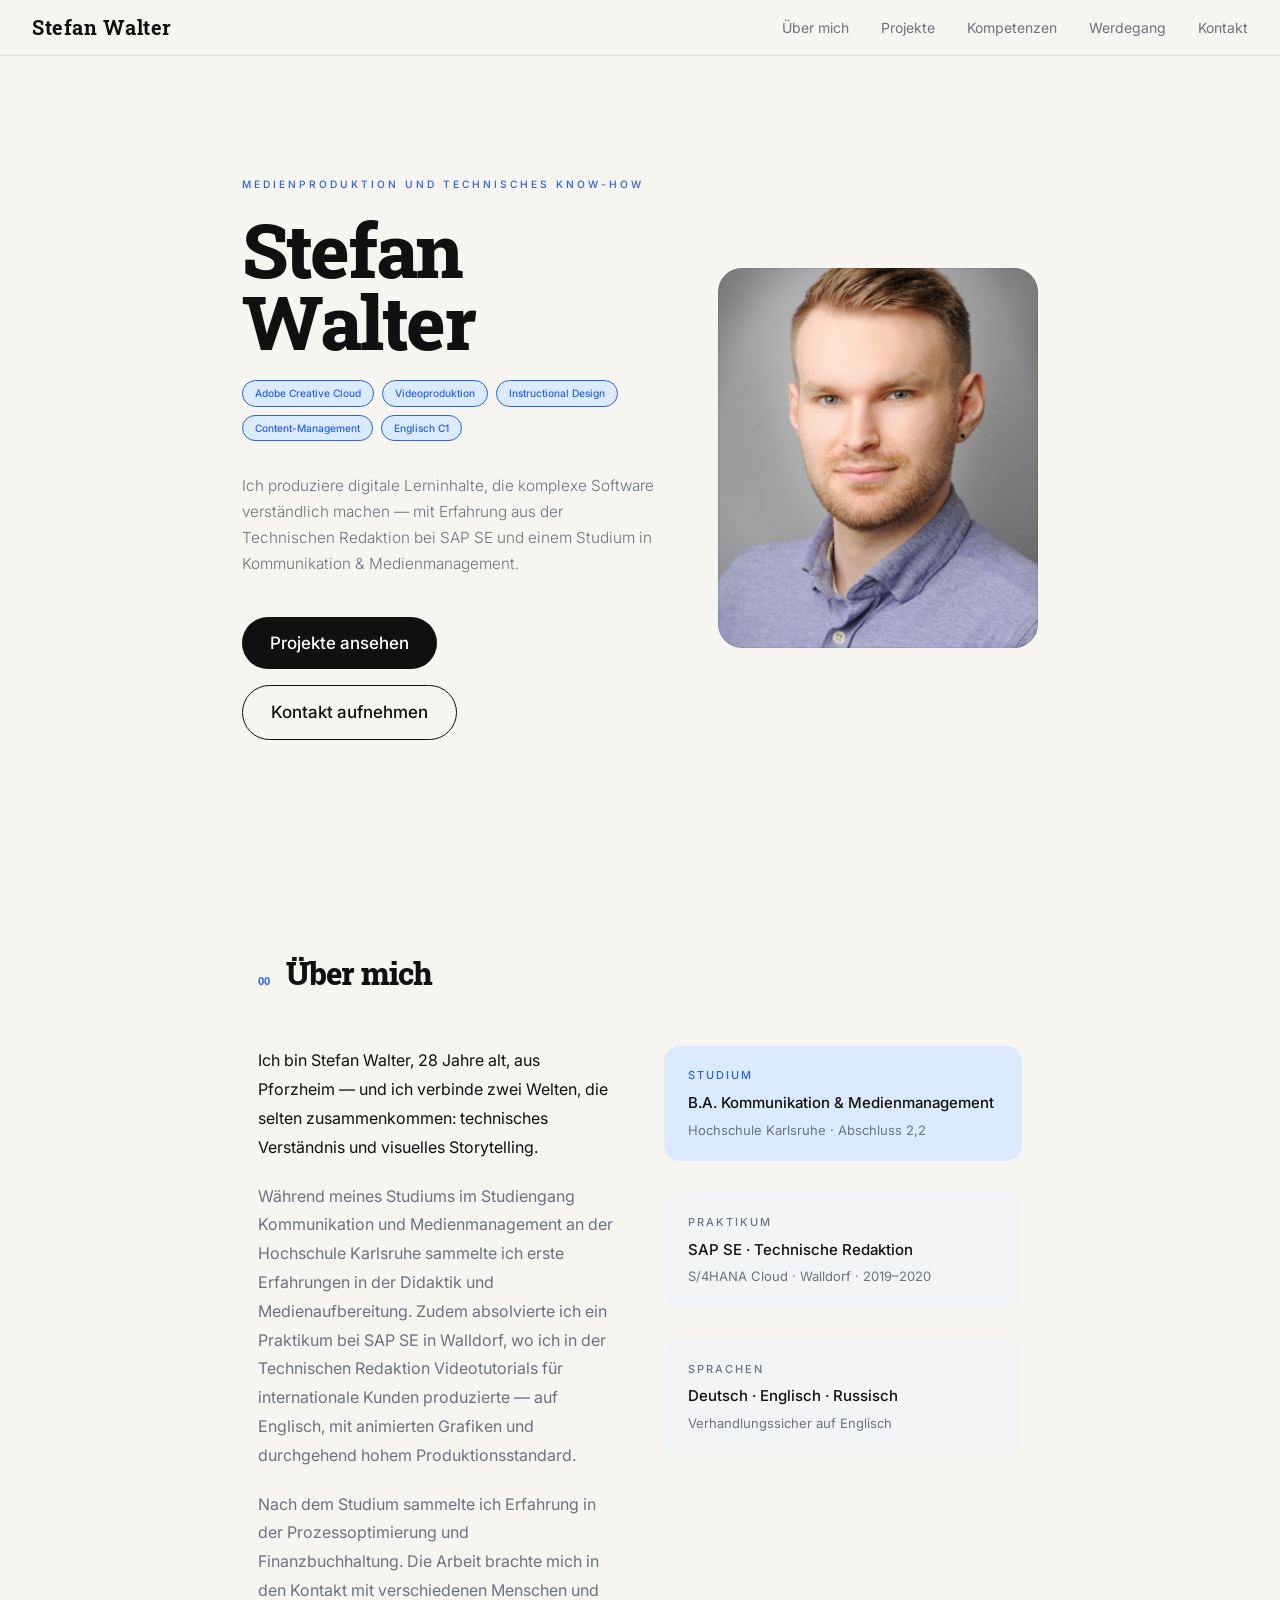
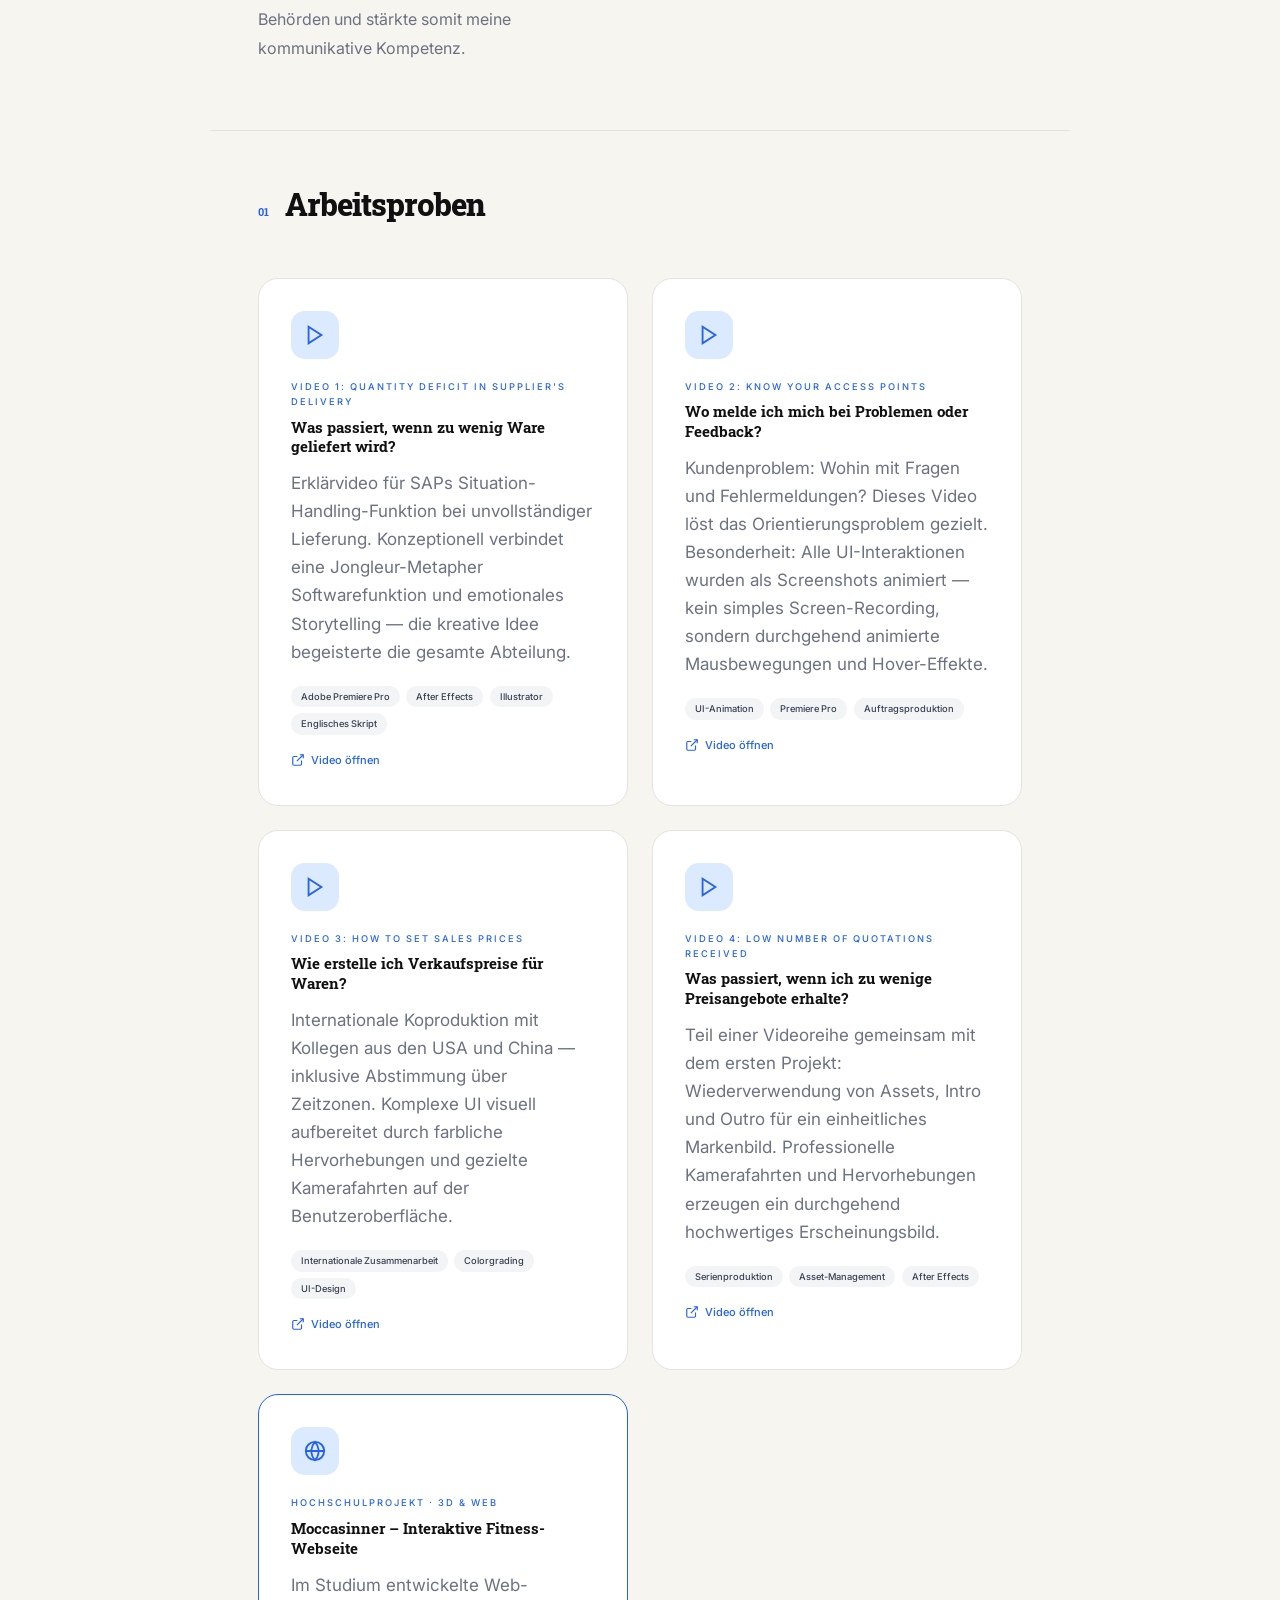
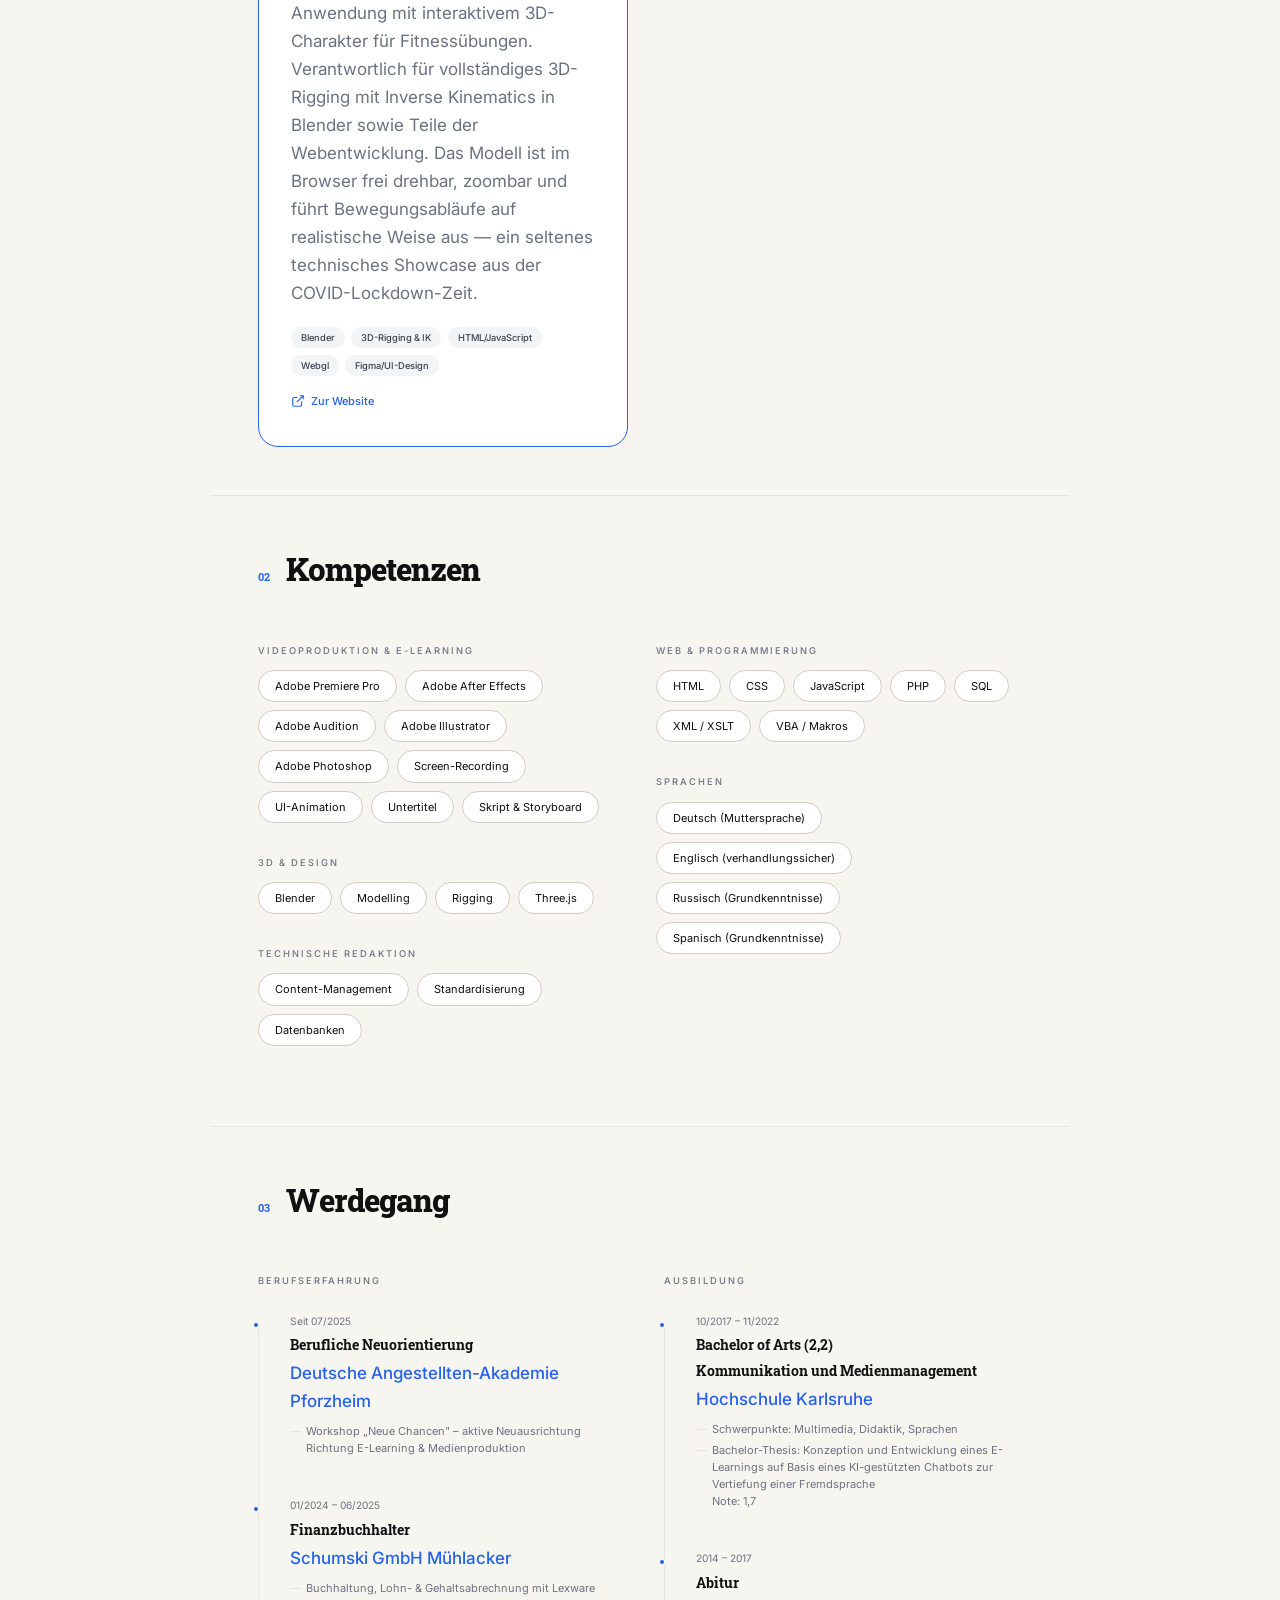
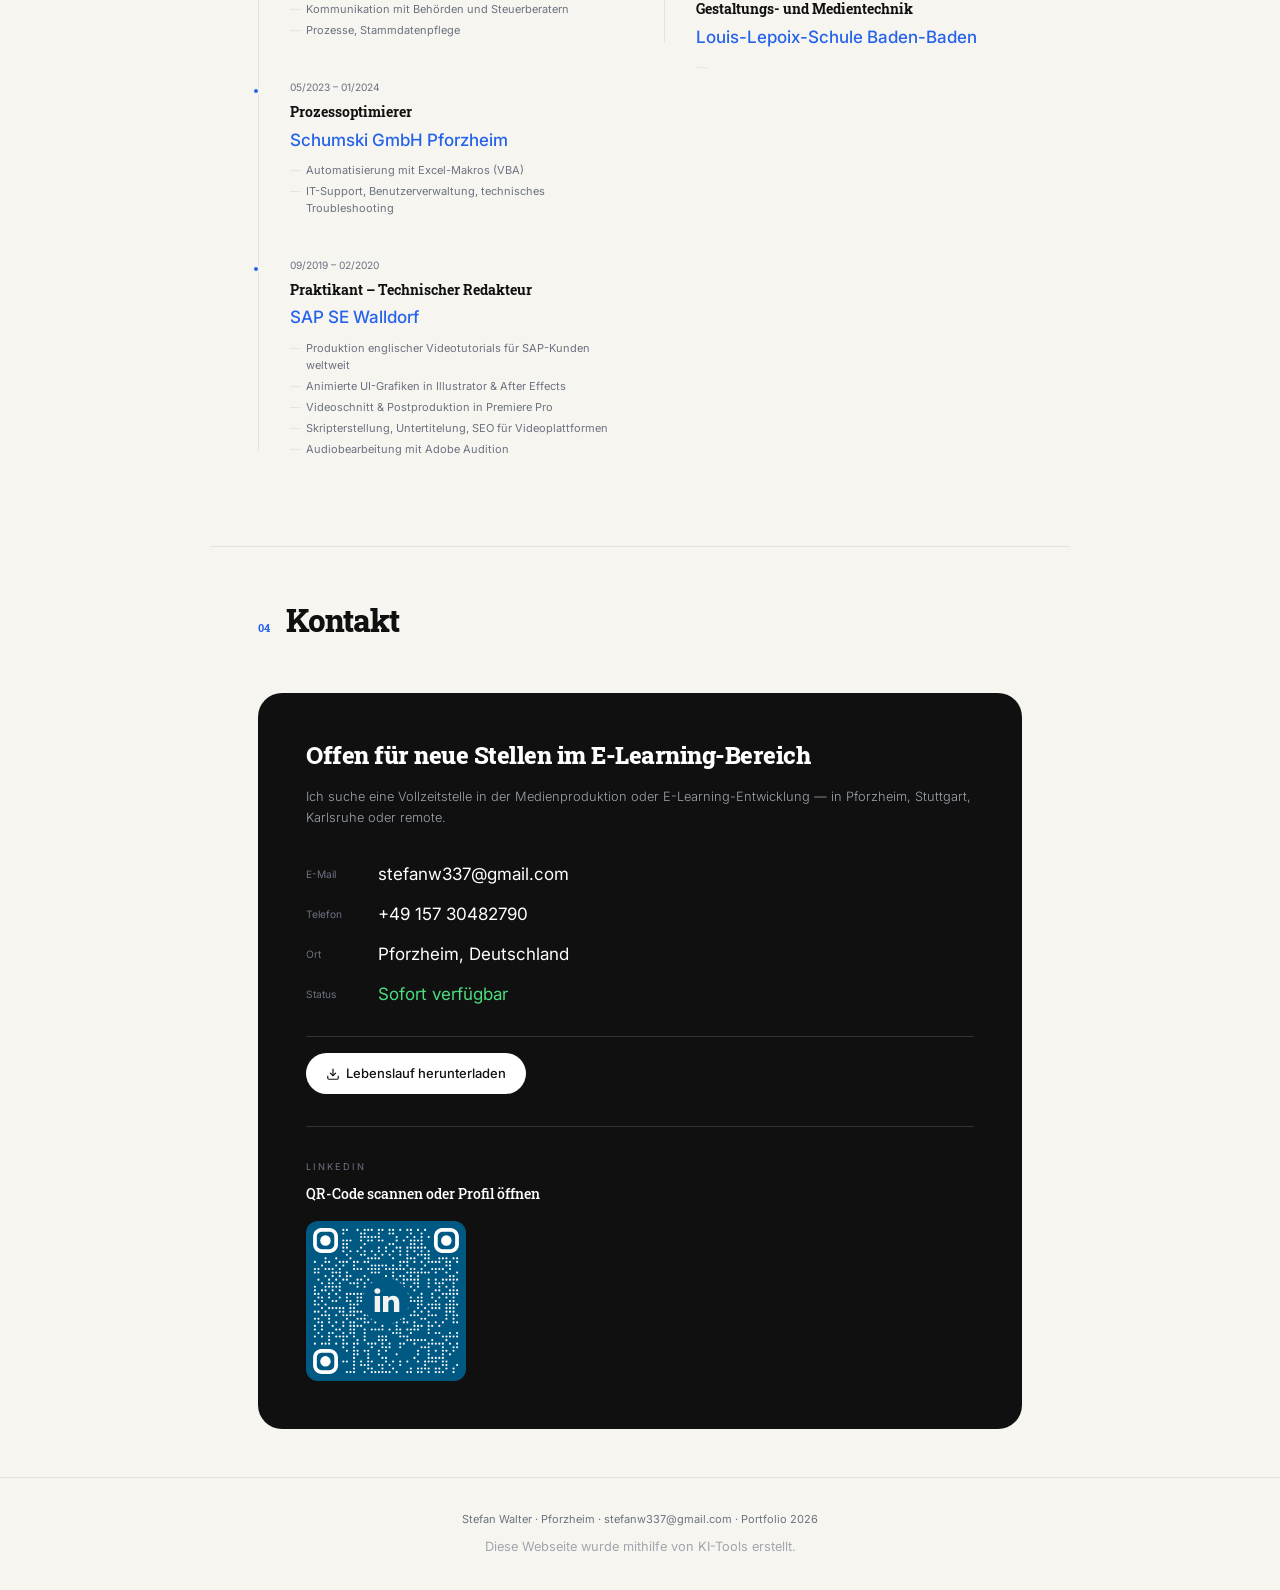
==== commit 0dd65190: "Nice" ====
--- a/index.html
+++ b/index.html
@@ -172,33 +172,27 @@
       </div>
     </a>
 
-  </div>
-
-  <!-- Bonus project -->
-  <div class="bonus-project">
-    <a class="project-card" href="https://desaforo.github.io/Moccasinner/Website/" target="_blank" rel="noopener noreferrer">
-      <div class="flex-row">
-        <div class="project-icon flex-shrink-0">
-          <svg viewBox="0 0 24 24" fill="none" stroke="#2563eb" stroke-width="2" stroke-linecap="round"><circle cx="12" cy="12" r="10"/><path d="M2 12h20"/><path d="M12 2a15.3 15.3 0 0 1 4 10 15.3 15.3 0 0 1-4 10 15.3 15.3 0 0 1-4-10 15.3 15.3 0 0 1 4-10z"/></svg>
-        </div>
-        <div>
-          <div class="project-type">Hochschulprojekt · 3D & Web</div>
-          <div class="project-title">Moccasinner – Interaktive Fitness-Webseite</div>
-          <p class="project-desc">Im Studium entwickelte Web-Anwendung mit interaktivem 3D-Charakter für Fitnessübungen. Verantwortlich für vollständiges 3D-Rigging mit Inverse Kinematics in Blender sowie Teile der Webentwicklung. Das Modell ist im Browser frei drehbar, zoombar und führt Bewegungsabläufe auf realistische Weise aus — ein seltenes technisches Showcase aus der COVID-Lockdown-Zeit.</p>
-          <div class="project-badges">
-            <span class="badge">Blender</span>
-            <span class="badge">3D-Rigging & IK</span>
-            <span class="badge">HTML/JavaScript</span>
-            <span class="badge">Webgl</span>
-            <span class="badge">Figma/UI-Design</span>
-          </div>
-          <div class="project-link">
-            <svg width="14" height="14" viewBox="0 0 24 24" fill="none" stroke="currentColor" stroke-width="2"><path d="M18 13v6a2 2 0 0 1-2 2H5a2 2 0 0 1-2-2V8a2 2 0 0 1 2-2h6"/><polyline points="15,3 21,3 21,9"/><line x1="10" y1="14" x2="21" y2="3"/></svg>
-            Zur Website
-          </div>
-        </div>
+    <!-- Bonus project -->
+    <a class="project-card bonus-project-card" href="https://desaforo.github.io/Moccasinner/Website/" target="_blank" rel="noopener noreferrer">
+      <div class="project-icon">
+        <svg viewBox="0 0 24 24" fill="none" stroke="#2563eb" stroke-width="2" stroke-linecap="round"><circle cx="12" cy="12" r="10"/><path d="M2 12h20"/><path d="M12 2a15.3 15.3 0 0 1 4 10 15.3 15.3 0 0 1-4 10 15.3 15.3 0 0 1-4-10 15.3 15.3 0 0 1 4-10z"/></svg>
+      </div>
+      <div class="project-type">Hochschulprojekt · 3D & Web</div>
+      <div class="project-title">Moccasinner – Interaktive Fitness-Webseite</div>
+      <p class="project-desc">Im Studium entwickelte Web-Anwendung mit interaktivem 3D-Charakter für Fitnessübungen. Verantwortlich für vollständiges 3D-Rigging mit Inverse Kinematics in Blender sowie Teile der Webentwicklung. Das Modell ist im Browser frei drehbar, zoombar und führt Bewegungsabläufe auf realistische Weise aus — ein seltenes technisches Showcase aus der COVID-Lockdown-Zeit.</p>
+      <div class="project-badges">
+        <span class="badge">Blender</span>
+        <span class="badge">3D-Rigging & IK</span>
+        <span class="badge">HTML/JavaScript</span>
+        <span class="badge">Webgl</span>
+        <span class="badge">Figma/UI-Design</span>
+      </div>
+      <div class="project-link">
+        <svg width="14" height="14" viewBox="0 0 24 24" fill="none" stroke="currentColor" stroke-width="2"><path d="M18 13v6a2 2 0 0 1-2 2H5a2 2 0 0 1-2-2V8a2 2 0 0 1 2-2h6"/><polyline points="15,3 21,3 21,9"/><line x1="10" y1="14" x2="21" y2="3"/></svg>
+        Zur Website
       </div>
     </a>
+
   </div>
 
 </section>
@@ -298,7 +292,7 @@
         <div class="cv-item">
           <div class="cv-period">01/2024 – 06/2025</div>
           <div class="cv-role">Finanzbuchhalter</div>
-          <div class="cv-org">Schumski GmbH · Mühlacker</div>
+          <div class="cv-org">Schumski GmbH Mühlacker</div>
           <ul class="cv-bullets">
             <li>Buchhaltung, Lohn- & Gehaltsabrechnung mit Lexware</li>
             <li>Kommunikation mit Behörden und Steuerberatern</li>
@@ -309,7 +303,7 @@
         <div class="cv-item">
           <div class="cv-period">05/2023 – 01/2024</div>
           <div class="cv-role">Prozessoptimierer</div>
-          <div class="cv-org">Schumski GmbH · Pforzheim</div>
+          <div class="cv-org">Schumski GmbH Pforzheim</div>
           <ul class="cv-bullets">
             <li>Automatisierung mit Excel-Makros (VBA)</li>
             <li>IT-Support, Benutzerverwaltung, technisches Troubleshooting</li>
@@ -319,7 +313,7 @@
         <div class="cv-item">
           <div class="cv-period">09/2019 – 02/2020</div>
           <div class="cv-role">Praktikant – Technischer Redakteur</div>
-          <div class="cv-org">SAP SE · Walldorf — S/4HANA Cloud</div>
+          <div class="cv-org">SAP SE Walldorf</div>
           <ul class="cv-bullets">
             <li>Produktion englischer Videotutorials für SAP-Kunden weltweit</li>
             <li>Animierte UI-Grafiken in Illustrator & After Effects</li>
@@ -351,7 +345,7 @@
           <div class="cv-period">2014 – 2017</div>
           <div class="cv-role">Abitur</div>
           <div class="cv-role">Gestaltungs- und Medientechnik</div>
-          <div class="cv-org">Louis-Lepoix-Schule · Baden-Baden</div>
+          <div class="cv-org">Louis-Lepoix-Schule Baden-Baden</div>
           <ul class="cv-bullets">
             <li></li>
           </ul>
@@ -414,6 +408,7 @@
 
 <footer>
   Stefan Walter · Pforzheim · stefanw337@gmail.com · Portfolio 2026
+  <p style="margin-top: 0.5rem; font-size: 0.8rem; opacity: 0.6;">Diese Webseite wurde mithilfe von KI-Tools erstellt.</p>
 </footer>
 
 </main>
--- a/styles.css
+++ b/styles.css
@@ -628,18 +628,8 @@
 }
 
 /* BONUS PROJECT */
-.bonus-project {
-  margin-top: 1.5rem;
-}
-
-.bonus-project .project-card {
-  border: 1.5px solid var(--accent);
-  display: flex;
-  flex-direction: column;
-}
-
-.bonus-project .flex-row {
-  flex-direction: column;
+.bonus-project-card {
+  border: 1.5px solid var(--accent) !important;
 }
 
 /* DOWNLOAD BUTTON */
